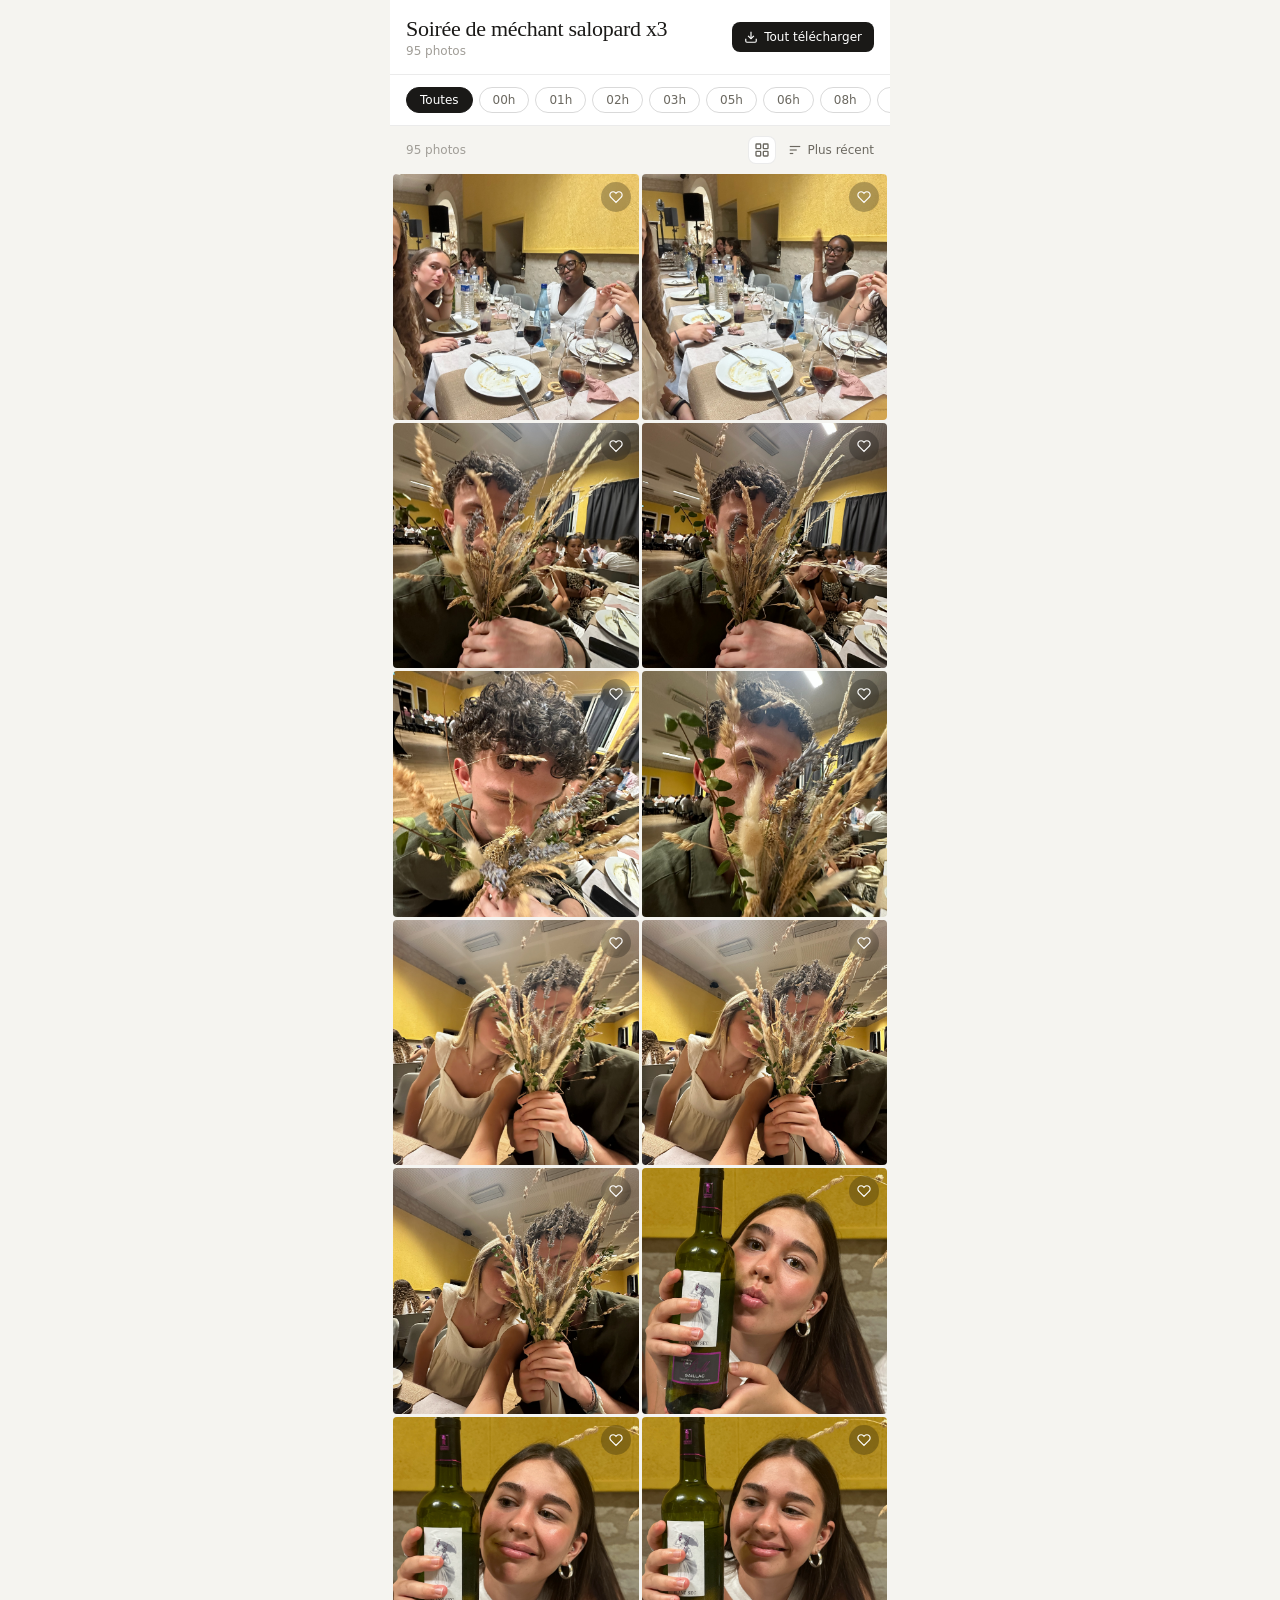
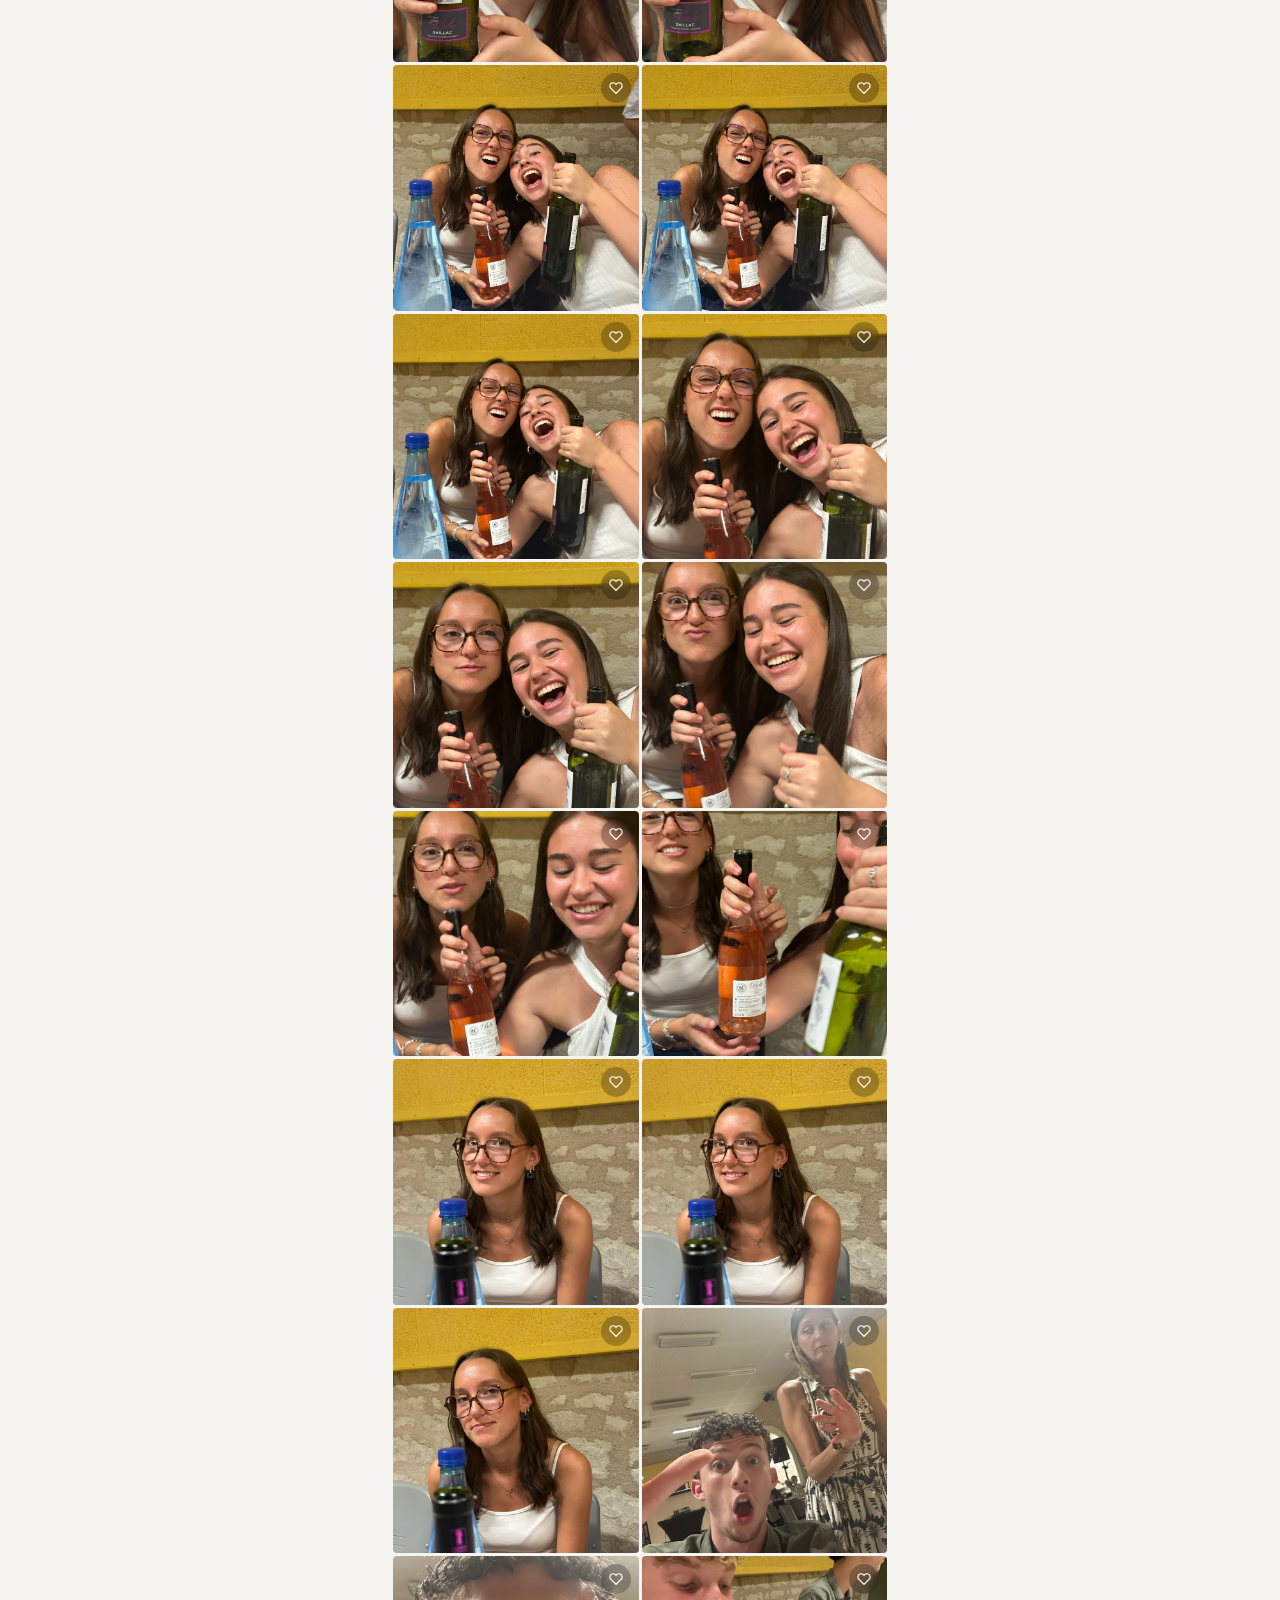
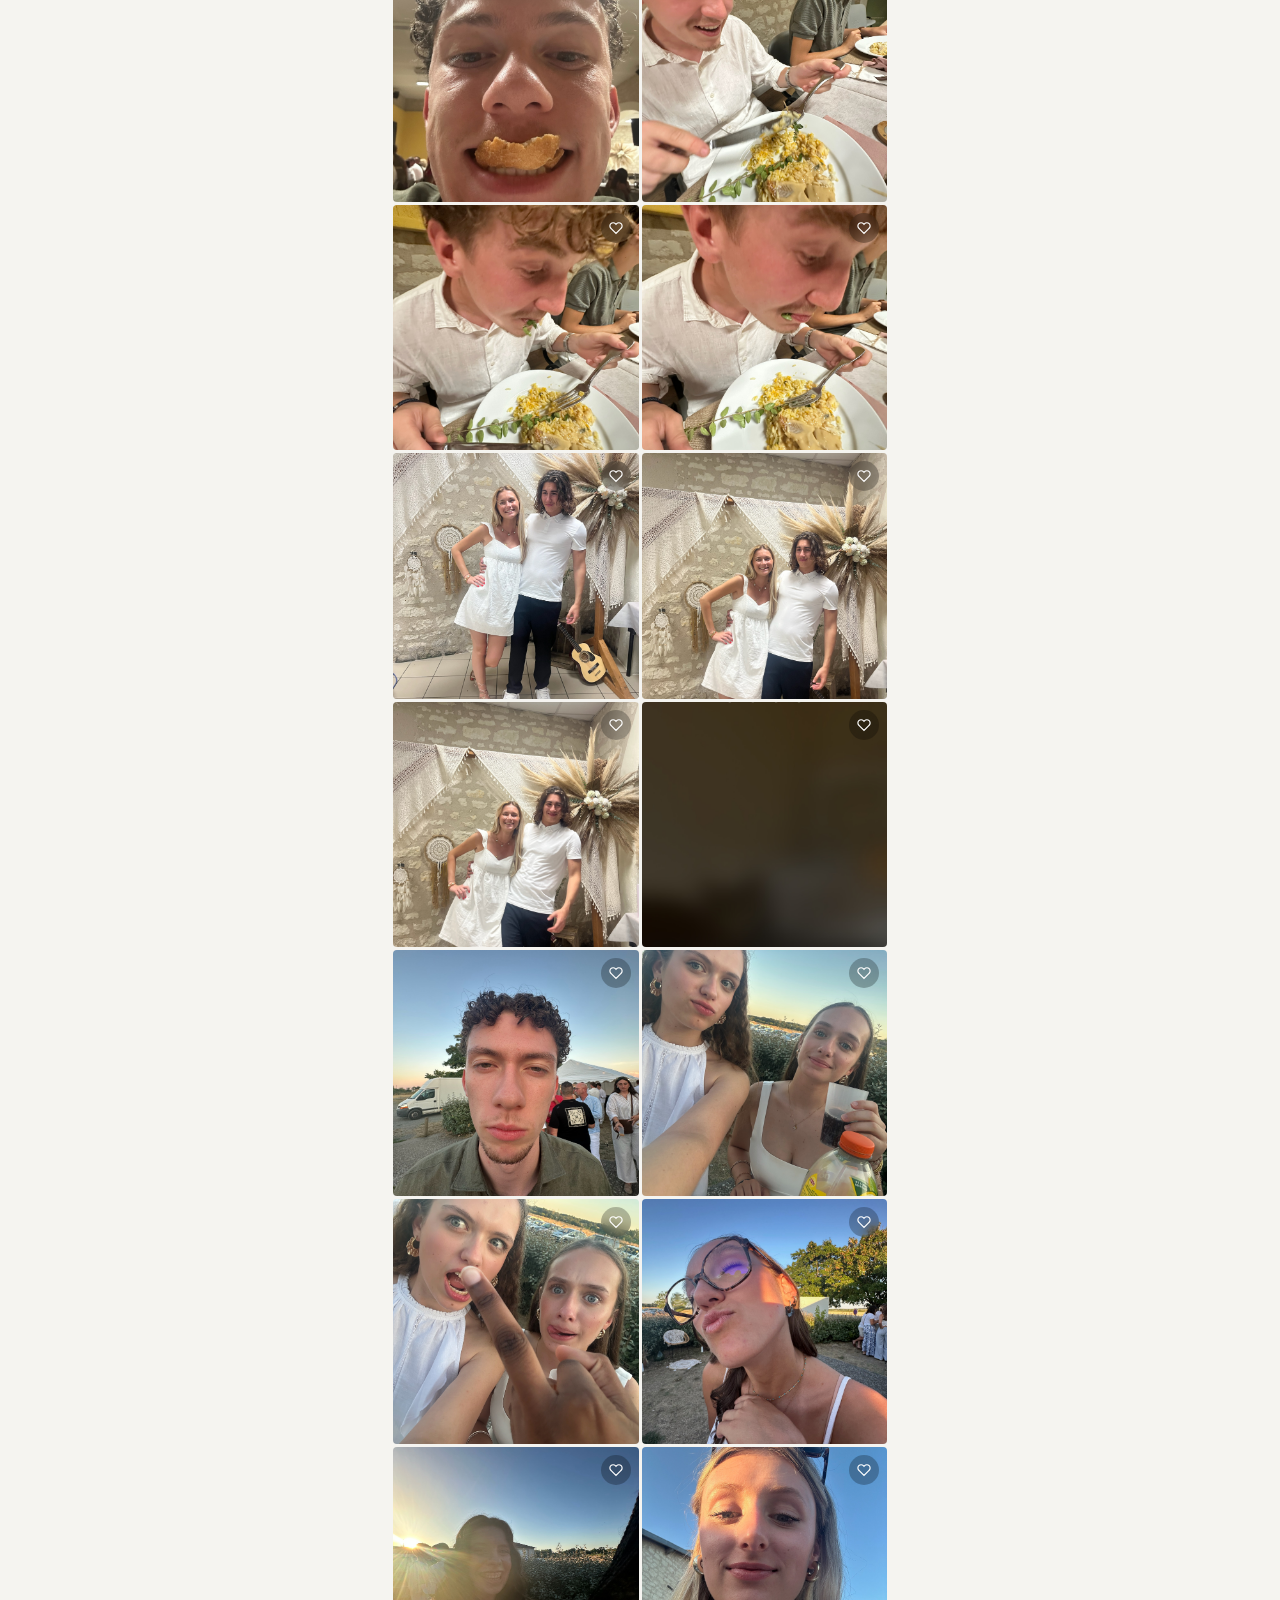
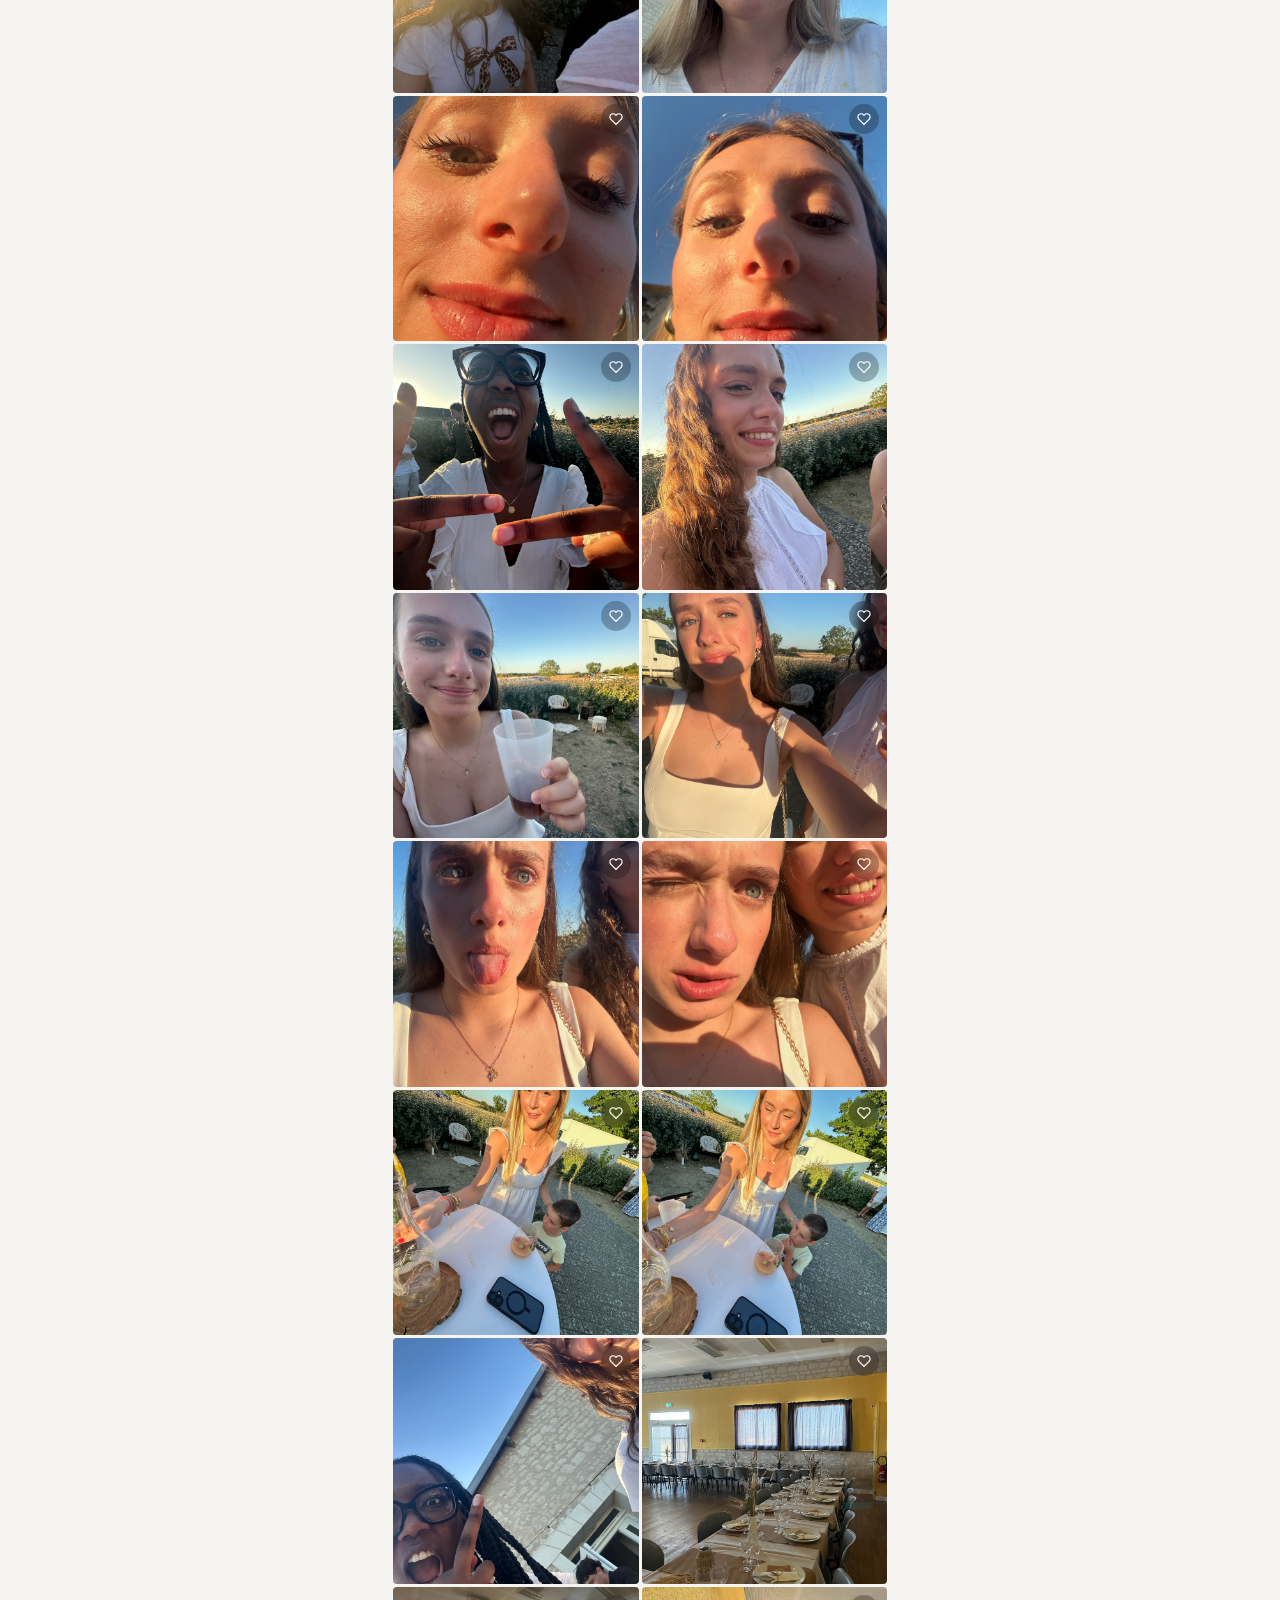
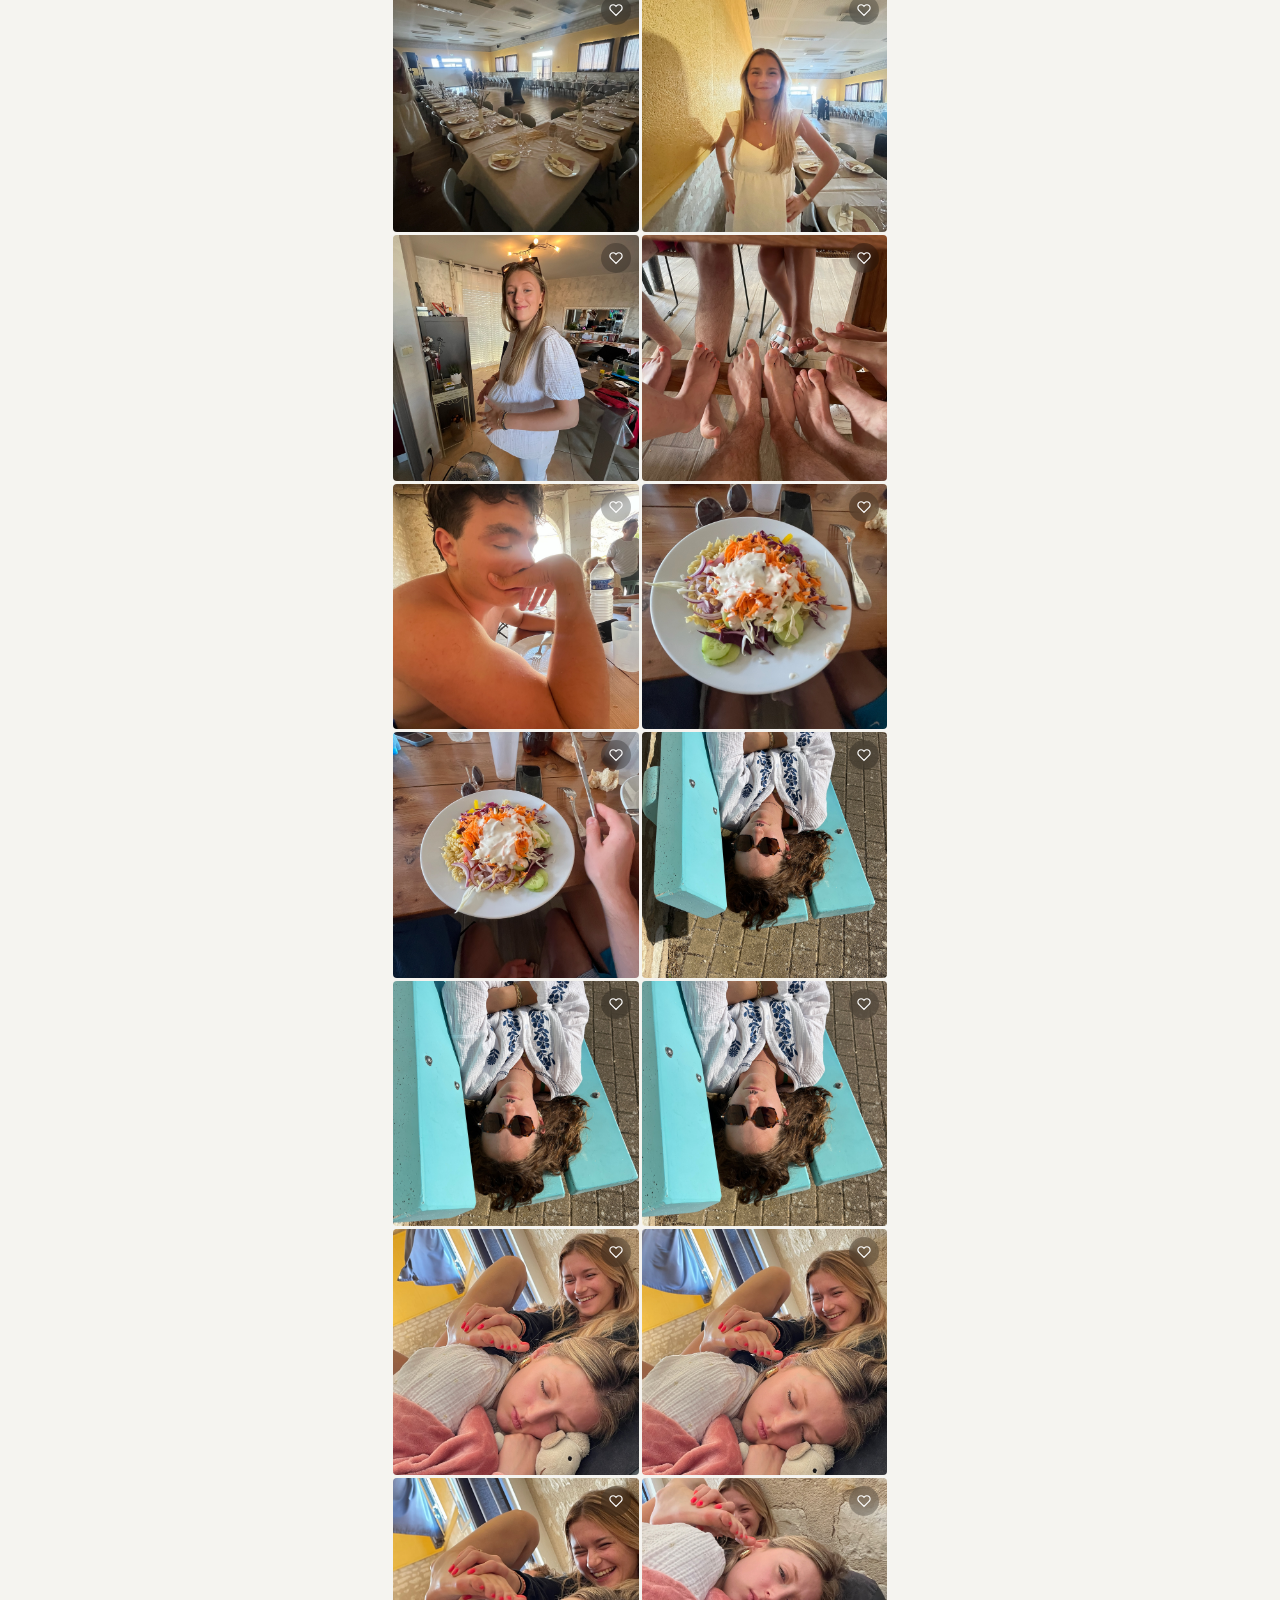
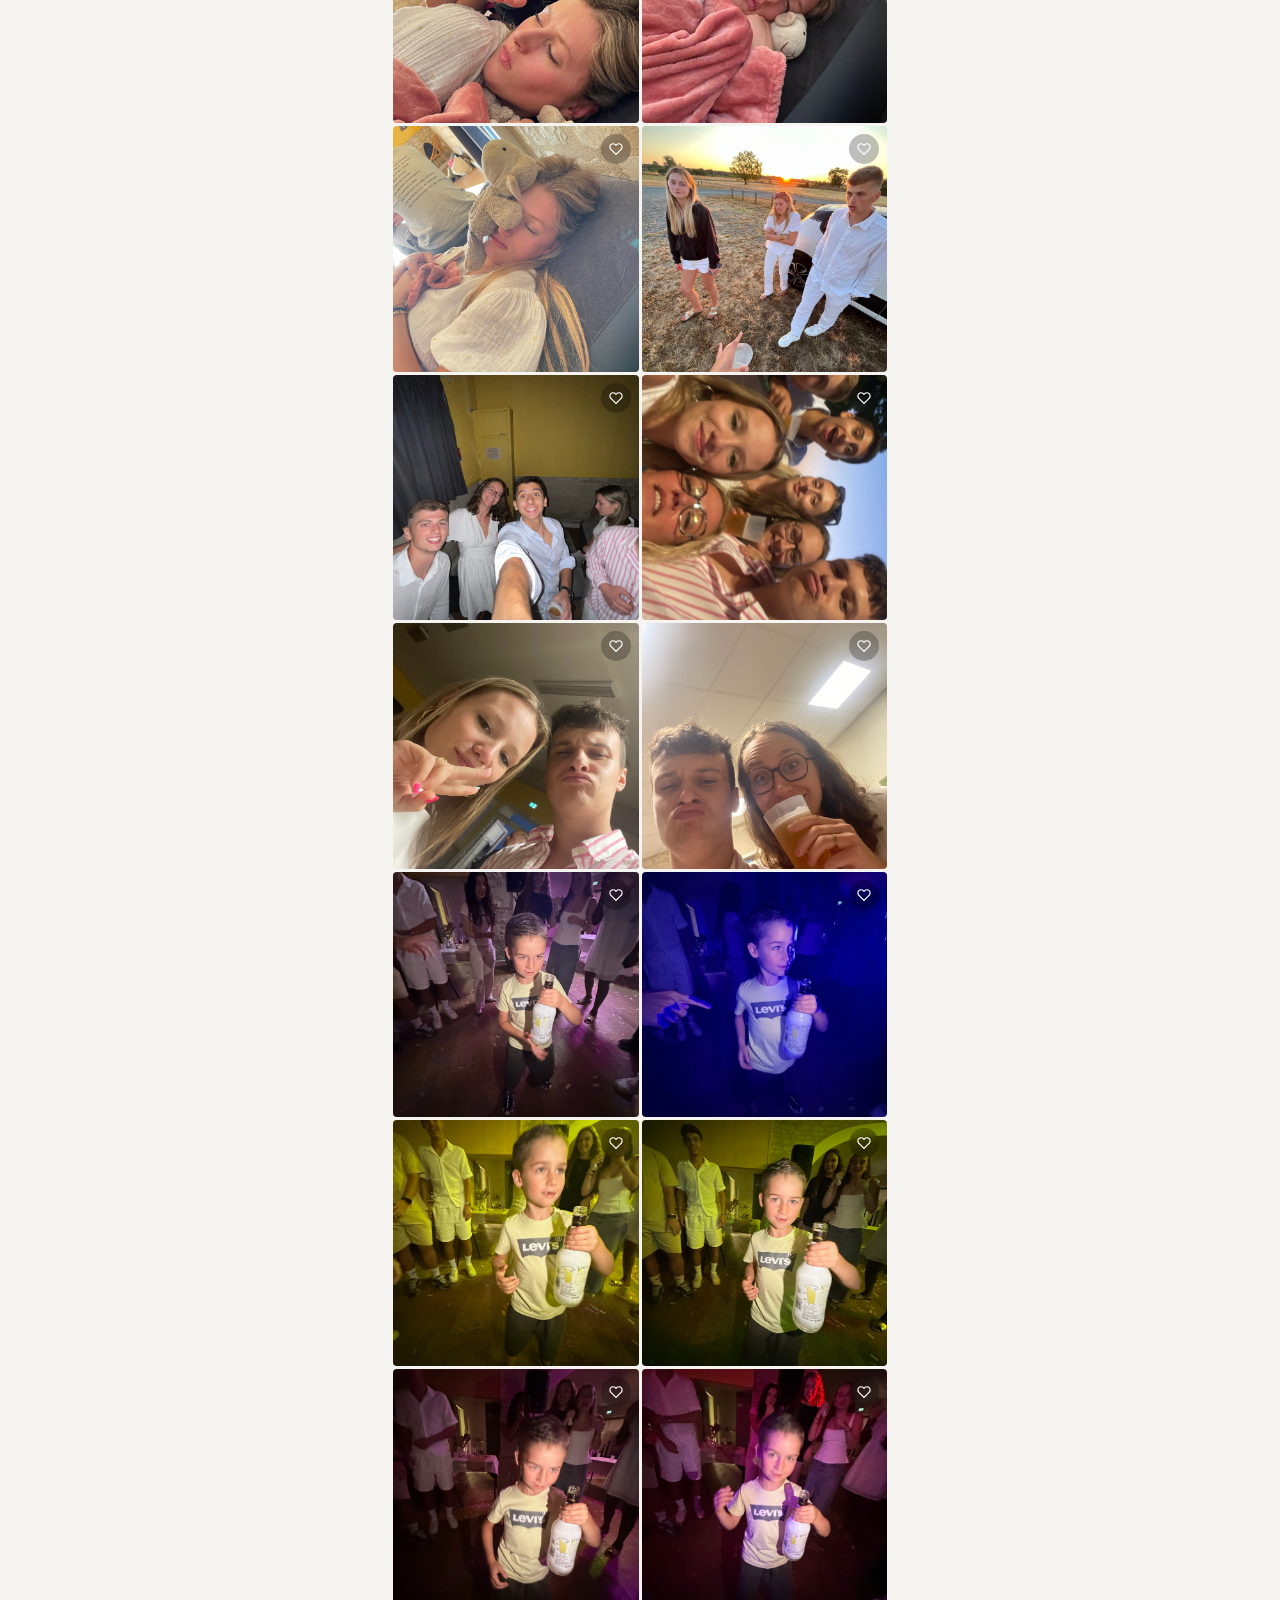
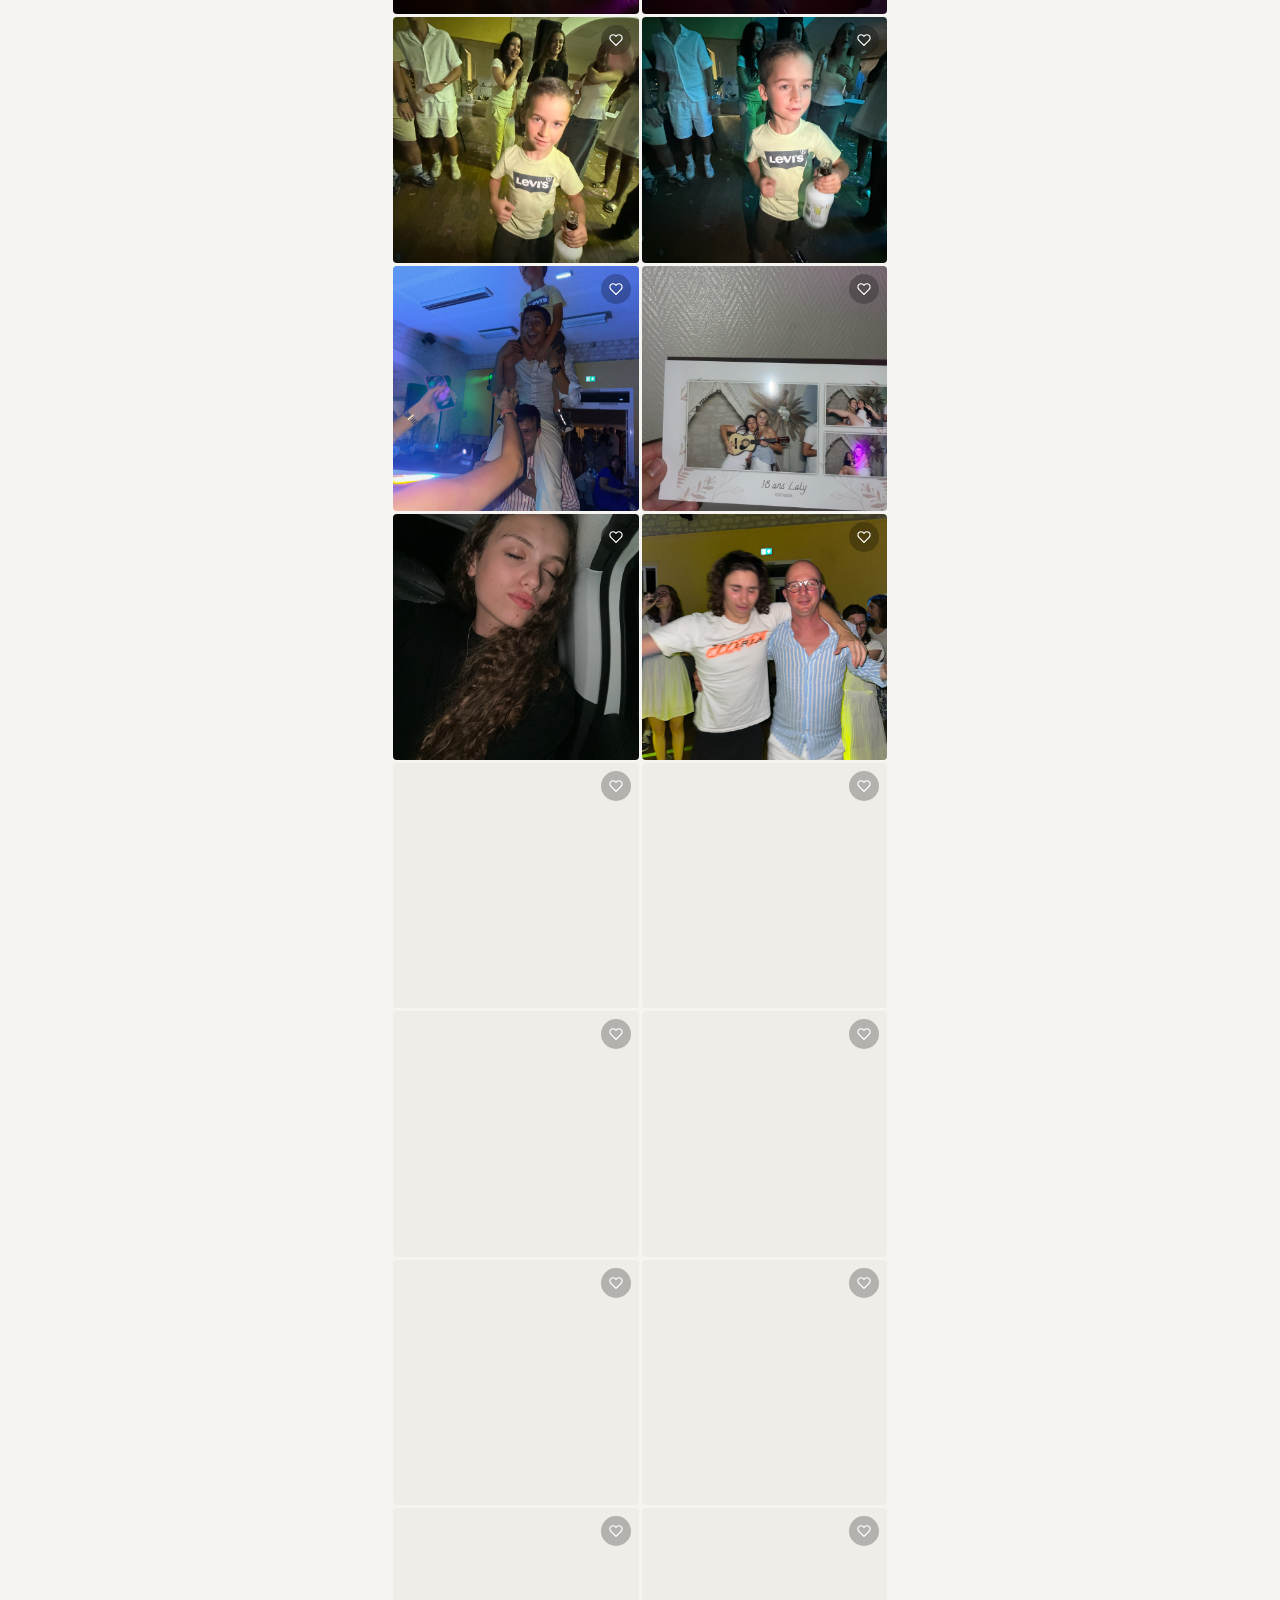
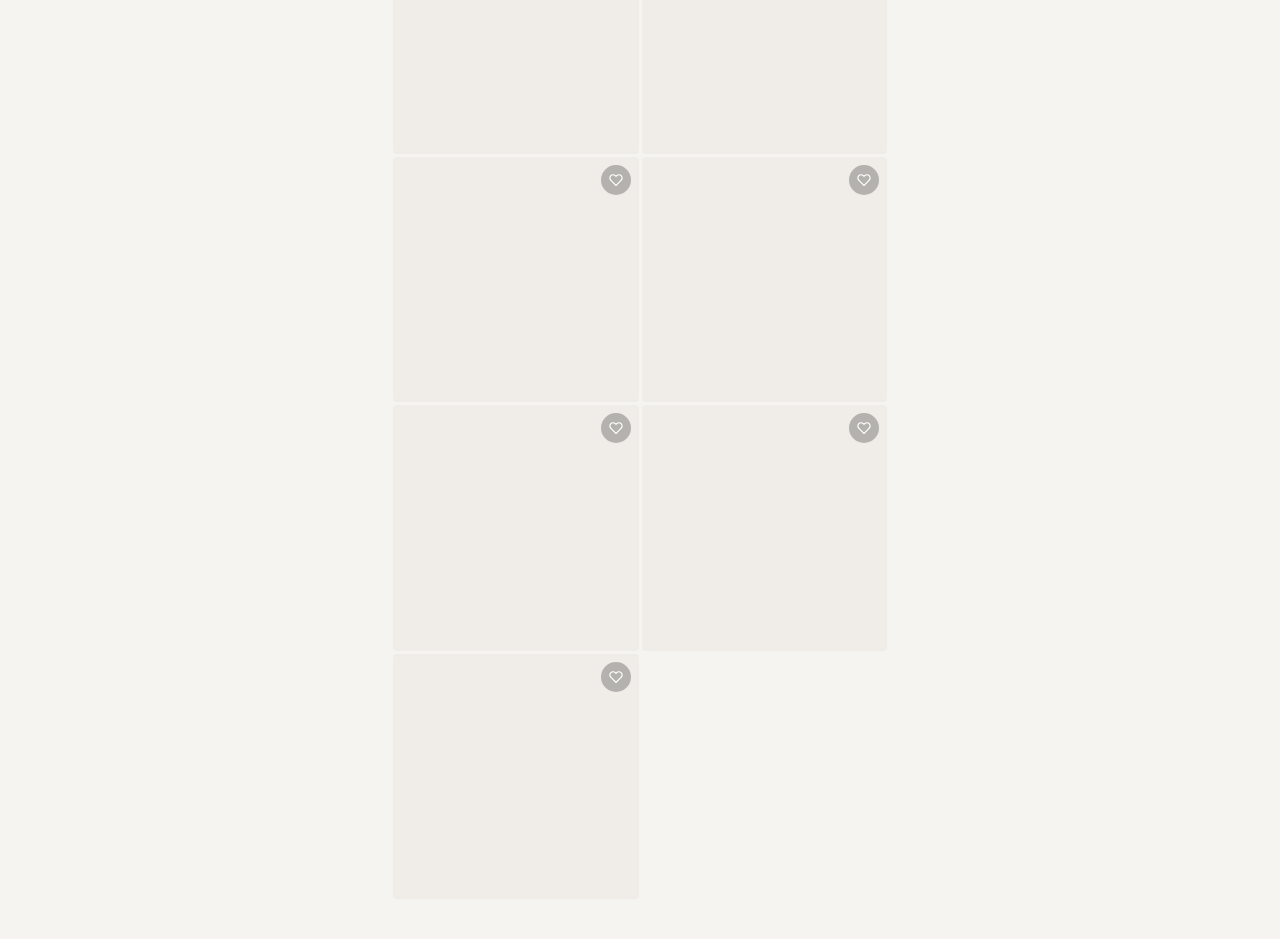
==== index.html @ 44dee616 "premier envoi" ====
<!DOCTYPE html>
<html lang="fr">
<head>
  <meta charset="UTF-8" />
  <meta name="viewport" content="width=device-width, initial-scale=1.0" />
  <title>Soirée Photos</title>
  <link rel="stylesheet" href="style.css" />
</head>
<body>

  <!-- HEADER -->
  <div class="app">
    <header class="header">
      <div class="header-top">
        <div class="header-main">
          <h1 class="title">Soirée de méchant salopard x3</h1>
          <p class="subtitle" id="subtitle">Chargement...</p>
        </div>
        <div class="header-actions">
          <button class="download-btn" id="downloadFavBtn" onclick="downloadFavorites()" style="display:none">
            <svg viewBox="0 0 24 24" fill="none" stroke="currentColor" stroke-width="2">
              <path d="M20.84 4.61a5.5 5.5 0 0 0-7.78 0L12 5.67l-1.06-1.06a5.5 5.5 0 0 0-7.78 7.78l1.06 1.06L12 21.23l7.78-7.78 1.06-1.06a5.5 5.5 0 0 0 0-7.78z"/>
            </svg>
            <span>Télécharger favoris</span>
          </button>
          <button class="download-btn" onclick="downloadAll()">
            <svg viewBox="0 0 24 24" fill="none" stroke="currentColor" stroke-width="2">
              <path d="M21 15v4a2 2 0 01-2 2H5a2 2 0 01-2-2v-4"/>
              <polyline points="7 10 12 15 17 10"/>
              <line x1="12" y1="15" x2="12" y2="3"/>
            </svg>
            <span>Tout télécharger</span>
          </button>
        </div>
      </div>
    </header>

    <!-- FILTRES PAR HEURE -->
    <div class="filters" id="filters">
      <button class="filter-chip active" onclick="setFilter('all', this)">Toutes</button>
    </div>

    <!-- BARRE DE STATS -->
    <div class="stats-bar">
      <span class="stats-count" id="statsCount"></span>
      <div class="stats-actions">
        <button class="grid-toggle" onclick="toggleGrid()" title="Changer la taille des photos">
          <svg viewBox="0 0 24 24" fill="none" stroke="currentColor" stroke-width="2" id="gridIcon">
            <rect x="3" y="3" width="7" height="7" rx="1"/>
            <rect x="14" y="3" width="7" height="7" rx="1"/>
            <rect x="3" y="14" width="7" height="7" rx="1"/>
            <rect x="14" y="14" width="7" height="7" rx="1"/>
          </svg>
        </button>
        <button class="sort-toggle" onclick="toggleSort()">
          <svg viewBox="0 0 24 24" fill="none" stroke="currentColor" stroke-width="2" id="sortIcon">
            <line x1="3" y1="6" x2="21" y2="6"/>
            <line x1="3" y1="12" x2="15" y2="12"/>
            <line x1="3" y1="18" x2="9" y2="18"/>
          </svg>
          <span id="sortLabel">Plus récent</span>
        </button>
      </div>
    </div>

    <!-- GRILLE PHOTOS -->
    <main class="grid" id="photoGrid">
      <div class="loading">
        <div class="spinner"></div>
        <p>Chargement des photos…</p>
      </div>
    </main>
  </div>

  <!-- LIGHTBOX -->
  <div class="lightbox" id="lightbox" onclick="handleLightboxClick(event)">
    <button class="lightbox-close" onclick="closeLightbox()">✕</button>
    <div class="lightbox-inner">
      <img id="lbImg" src="" alt="" />
      <div class="lightbox-meta">
        <p class="lightbox-caption" id="lbCaption"></p>
        <p class="lightbox-time" id="lbTime"></p>
      </div>
      <div class="lightbox-actions">
        <button class="lb-btn fav-lb" id="lbFavBtn" onclick="toggleLightboxFav()">
          <svg viewBox="0 0 24 24" fill="none" stroke="currentColor" stroke-width="2" id="lbFavIcon">
            <path d="M20.84 4.61a5.5 5.5 0 0 0-7.78 0L12 5.67l-1.06-1.06a5.5 5.5 0 0 0-7.78 7.78l1.06 1.06L12 21.23l7.78-7.78 1.06-1.06a5.5 5.5 0 0 0 0-7.78z"/>
          </svg>
          Favori
        </button>
        <button class="lb-btn" onclick="downloadSingle()">
          <svg viewBox="0 0 24 24" fill="none" stroke="currentColor" stroke-width="2">
            <path d="M21 15v4a2 2 0 01-2 2H5a2 2 0 01-2-2v-4"/>
            <polyline points="7 10 12 15 17 10"/>
            <line x1="12" y1="15" x2="12" y2="3"/>
          </svg>
          Télécharger
        </button>
      </div>
    </div>
  </div>

  <script src="app.js"></script>
</body>
</html>
---- style.css ----
/* ─── RESET & BASE ─────────────────────────────────────── */
*, *::before, *::after { box-sizing: border-box; margin: 0; padding: 0; }

:root {
  --bg: #f5f4f0;
  --surface: #ffffff;
  --surface2: #f0ede8;
  --border: rgba(0,0,0,0.08);
  --border-strong: rgba(0,0,0,0.15);
  --text: #1a1917;
  --text-secondary: #6b6860;
  --text-muted: #a09d97;
  --accent: #1a1917;
  --danger: #c94040;
  --radius-sm: 8px;
  --radius-md: 12px;
  --radius-lg: 18px;
  --font: 'Georgia', serif;
  --font-ui: system-ui, -apple-system, sans-serif;
  --shadow: 0 1px 3px rgba(0,0,0,0.08), 0 4px 12px rgba(0,0,0,0.05);
}

@media (prefers-color-scheme: dark) {
  :root {
    --bg: #111110;
    --surface: #1c1c1a;
    --surface2: #252522;
    --border: rgba(255,255,255,0.08);
    --border-strong: rgba(255,255,255,0.15);
    --text: #f0ede8;
    --text-secondary: #9a9890;
    --text-muted: #5a5855;
    --accent: #f0ede8;
    --shadow: 0 1px 3px rgba(0,0,0,0.3), 0 4px 12px rgba(0,0,0,0.2);
  }
}

html { font-size: 16px; -webkit-text-size-adjust: 100%; }

body {
  font-family: var(--font-ui);
  background: var(--bg);
  color: var(--text);
  min-height: 100vh;
}

/* ─── LAYOUT ────────────────────────────────────────────── */
.app {
  max-width: 500px;
  margin: 0 auto;
  padding-bottom: 40px;
}

/* ─── HEADER ────────────────────────────────────────────── */
.header {
  background: var(--surface);
  border-bottom: 1px solid var(--border);
  padding: 16px;
  position: sticky;
  top: 0;
  z-index: 50;
}

.header-top {
  display: flex;
  align-items: center;
  justify-content: space-between;
  gap: 16px;
  margin-bottom: 0;
}

.header-main {
  flex: 1;
  min-width: 0;
}

.header-actions {
  display: flex;
  flex-direction: column;
  gap: 8px;
  flex-shrink: 0;
}

.title {
  font-family: var(--font);
  font-size: 22px;
  font-weight: normal;
  letter-spacing: -0.3px;
  color: var(--text);
}

.subtitle {
  font-size: 12px;
  color: var(--text-muted);
  margin-top: 2px;
  font-family: var(--font-ui);
}

/* ─── BOUTON TÉLÉCHARGER TOUT ───────────────────────────── */
.download-btn {
  display: inline-flex;
  align-items: center;
  gap: 6px;
  background: var(--accent);
  color: var(--surface);
  border: none;
  border-radius: var(--radius-sm);
  padding: 8px 12px;
  font-size: 12px;
  font-weight: 500;
  font-family: var(--font-ui);
  cursor: pointer;
  white-space: nowrap;
  flex-shrink: 0;
  transition: opacity 0.15s;
}
.download-btn:hover { opacity: 0.75; }
.download-btn svg { width: 14px; height: 14px; flex-shrink: 0; }

/* ─── BARRE DE RECHERCHE ────────────────────────────────── */
.search-bar {
  display: flex;
  align-items: center;
  gap: 8px;
  background: var(--surface2);
  border: 1px solid var(--border);
  border-radius: var(--radius-md);
  padding: 9px 12px;
  transition: border-color 0.15s;
}
.search-bar:focus-within { border-color: var(--border-strong); }
.search-bar svg { width: 15px; height: 15px; color: var(--text-muted); flex-shrink: 0; }
.search-bar input {
  border: none;
  background: transparent;
  font-size: 14px;
  color: var(--text);
  width: 100%;
  outline: none;
  font-family: var(--font-ui);
}
.search-bar input::placeholder { color: var(--text-muted); }
.clear-btn {
  border: none;
  background: none;
  color: var(--text-muted);
  cursor: pointer;
  font-size: 13px;
  padding: 0;
  flex-shrink: 0;
}

/* ─── FILTRES ────────────────────────────────────────────── */
.filters {
  display: flex;
  gap: 6px;
  padding: 12px 16px;
  overflow-x: auto;
  scrollbar-width: none;
  background: var(--surface);
  border-bottom: 1px solid var(--border);
}
.filters::-webkit-scrollbar { display: none; }

.filter-chip {
  flex-shrink: 0;
  padding: 5px 13px;
  border-radius: 20px;
  font-size: 12px;
  font-weight: 500;
  font-family: var(--font-ui);
  cursor: pointer;
  border: 1px solid var(--border-strong);
  background: transparent;
  color: var(--text-secondary);
  transition: all 0.15s;
  white-space: nowrap;
}
.filter-chip:hover { border-color: var(--text-muted); color: var(--text); }
.filter-chip.active {
  background: var(--accent);
  color: var(--surface);
  border-color: var(--accent);
}

.fav-chip-count {
  display: inline-flex;
  align-items: center;
  justify-content: center;
  width: 16px;
  height: 16px;
  border-radius: 50%;
  background: var(--danger);
  color: #fff;
  font-size: 9px;
  font-weight: 600;
  margin-left: 4px;
  vertical-align: middle;
}

/* ─── STATS BAR ─────────────────────────────────────────── */
.stats-bar {
  display: flex;
  align-items: center;
  justify-content: space-between;
  padding: 10px 16px;
}
.stats-count { font-size: 12px; color: var(--text-muted); }
.sort-toggle {
  display: flex;
  align-items: center;
  gap: 5px;
  font-size: 12px;
  color: var(--text-secondary);
  cursor: pointer;
  background: none;
  border: none;
  font-family: var(--font-ui);
  padding: 0;
}
.sort-toggle:hover { color: var(--text); }
.sort-toggle svg { width: 14px; height: 14px; }

.stats-actions {
  display: flex;
  align-items: center;
  gap: 12px;
}

.grid-toggle {
  display: flex;
  align-items: center;
  justify-content: center;
  width: 28px;
  height: 28px;
  border-radius: var(--radius-sm);
  border: 1px solid var(--border);
  background: var(--surface);
  color: var(--text-secondary);
  cursor: pointer;
  padding: 0;
  transition: all 0.15s;
}
.grid-toggle:hover {
  border-color: var(--border-strong);
  color: var(--text);
}
.grid-toggle svg {
  width: 16px;
  height: 16px;
}

/* ─── GRILLE PHOTOS ──────────────────────────────────────── */
.grid {
  display: grid;
  gap: 3px;
  padding: 0 3px;
}

.grid.grid-2 {
  grid-template-columns: repeat(2, 1fr);
}

.grid.grid-3 {
  grid-template-columns: repeat(3, 1fr);
}

.grid.grid-4 {
  grid-template-columns: repeat(4, 1fr);
}

/* ─── CARTE PHOTO ────────────────────────────────────────── */
.photo-card {
  position: relative;
  aspect-ratio: 1;
  cursor: pointer;
  overflow: hidden;
  border-radius: 4px;
  background: var(--surface2);
}

.photo-card img {
  width: 100%;
  height: 100%;
  object-fit: cover;
  display: block;
  transition: transform 0.3s ease;
}
.photo-card:hover img { transform: scale(1.04); }

.photo-overlay {
  position: absolute;
  inset: 0;
  background: linear-gradient(to top, rgba(0,0,0,0.6) 0%, rgba(0,0,0,0.1) 45%, transparent 70%);
  opacity: 0;
  transition: opacity 0.2s;
  display: flex;
  flex-direction: column;
  justify-content: flex-end;
  padding: 10px;
}
.photo-card:hover .photo-overlay { opacity: 1; }

.photo-caption {
  color: #fff;
  font-size: 11px;
  line-height: 1.35;
  font-family: var(--font-ui);
  display: -webkit-box;
  -webkit-line-clamp: 2;
  -webkit-box-orient: vertical;
  overflow: hidden;
}
.photo-time {
  color: rgba(255,255,255,0.6);
  font-size: 10px;
  margin-top: 2px;
  font-family: var(--font-ui);
}

/* ─── BOUTON FAVORI SUR LA CARTE ─────────────────────────── */
.fav-btn {
  position: absolute;
  top: 8px;
  right: 8px;
  width: 30px;
  height: 30px;
  border-radius: 50%;
  border: none;
  cursor: pointer;
  display: flex;
  align-items: center;
  justify-content: center;
  background: rgba(0,0,0,0.25);
  backdrop-filter: blur(6px);
  -webkit-backdrop-filter: blur(6px);
  transition: transform 0.15s, background 0.15s;
  z-index: 2;
}
.fav-btn:hover { transform: scale(1.15); }
.fav-btn.active { background: var(--danger); }
.fav-btn svg {
  width: 14px;
  height: 14px;
  fill: none;
  stroke: #fff;
  stroke-width: 2;
  transition: fill 0.15s;
}
.fav-btn.active svg { fill: #fff; }

/* ─── LOADING & EMPTY ────────────────────────────────────── */
.loading {
  grid-column: 1 / -1;
  display: flex;
  flex-direction: column;
  align-items: center;
  gap: 12px;
  padding: 60px 20px;
  color: var(--text-muted);
  font-size: 14px;
}
.spinner {
  width: 28px;
  height: 28px;
  border: 2px solid var(--border);
  border-top-color: var(--text-secondary);
  border-radius: 50%;
  animation: spin 0.8s linear infinite;
}
@keyframes spin { to { transform: rotate(360deg); } }

.empty {
  grid-column: 1 / -1;
  display: flex;
  flex-direction: column;
  align-items: center;
  gap: 10px;
  padding: 60px 20px;
  color: var(--text-muted);
  font-size: 14px;
  text-align: center;
}
.empty svg { width: 36px; height: 36px; stroke: var(--text-muted); fill: none; stroke-width: 1.5; }

/* ─── LIGHTBOX ───────────────────────────────────────────── */
.lightbox {
  position: fixed;
  inset: 0;
  background: rgba(0,0,0,0.93);
  z-index: 200;
  display: none;
  align-items: center;
  justify-content: center;
  padding: 20px;
}
.lightbox.open { display: flex; }

.lightbox-inner {
  display: flex;
  flex-direction: column;
  align-items: center;
  width: 100%;
  max-width: 480px;
  gap: 14px;
}

.lightbox img {
  max-width: 100%;
  max-height: 60vh;
  object-fit: contain;
  border-radius: 8px;
  box-shadow: 0 8px 32px rgba(0,0,0,0.5);
}

.lightbox-meta { text-align: center; }
.lightbox-caption {
  color: rgba(255,255,255,0.9);
  font-size: 14px;
  font-family: var(--font-ui);
  line-height: 1.4;
}
.lightbox-time {
  color: rgba(255,255,255,0.4);
  font-size: 12px;
  margin-top: 4px;
  font-family: var(--font-ui);
}

.lightbox-close {
  position: absolute;
  top: 16px;
  right: 16px;
  width: 36px;
  height: 36px;
  border-radius: 50%;
  background: rgba(255,255,255,0.1);
  border: none;
  color: rgba(255,255,255,0.8);
  cursor: pointer;
  font-size: 16px;
  display: flex;
  align-items: center;
  justify-content: center;
  transition: background 0.15s;
}
.lightbox-close:hover { background: rgba(255,255,255,0.2); }

.lightbox-actions {
  display: flex;
  gap: 10px;
  flex-wrap: wrap;
  justify-content: center;
}

.lb-btn {
  display: flex;
  align-items: center;
  gap: 7px;
  padding: 9px 18px;
  border-radius: var(--radius-sm);
  font-size: 13px;
  font-family: var(--font-ui);
  cursor: pointer;
  border: 1px solid rgba(255,255,255,0.25);
  background: transparent;
  color: rgba(255,255,255,0.85);
  transition: all 0.15s;
}
.lb-btn:hover { background: rgba(255,255,255,0.1); border-color: rgba(255,255,255,0.4); }
.lb-btn svg { width: 15px; height: 15px; }

.fav-lb.active {
  background: var(--danger);
  border-color: var(--danger);
  color: #fff;
}
.fav-lb.active svg { fill: #fff; stroke: #fff; }

/* ─── TOAST ──────────────────────────────────────────────── */
.toast {
  position: fixed;
  bottom: 24px;
  left: 50%;
  transform: translateX(-50%) translateY(20px);
  background: var(--text);
  color: var(--surface);
  padding: 10px 20px;
  border-radius: var(--radius-md);
  font-size: 13px;
  font-family: var(--font-ui);
  opacity: 0;
  transition: all 0.25s;
  z-index: 300;
  white-space: nowrap;
  pointer-events: none;
}
.toast.show { opacity: 1; transform: translateX(-50%) translateY(0); }

/* ─── RESPONSIVE ─────────────────────────────────────────── */
@media (max-width: 600px) {
  .header-top {
    flex-direction: column;
    align-items: stretch;
    gap: 12px;
  }
  .header-actions {
    flex-direction: row;
    justify-content: flex-start;
    gap: 10px;
  }
  .download-btn { flex: 1; justify-content: center; }
}

@media (max-width: 340px) {
  .download-btn { padding: 8px 6px; font-size: 10px; }
  .download-btn svg { width: 12px; height: 12px; }
}
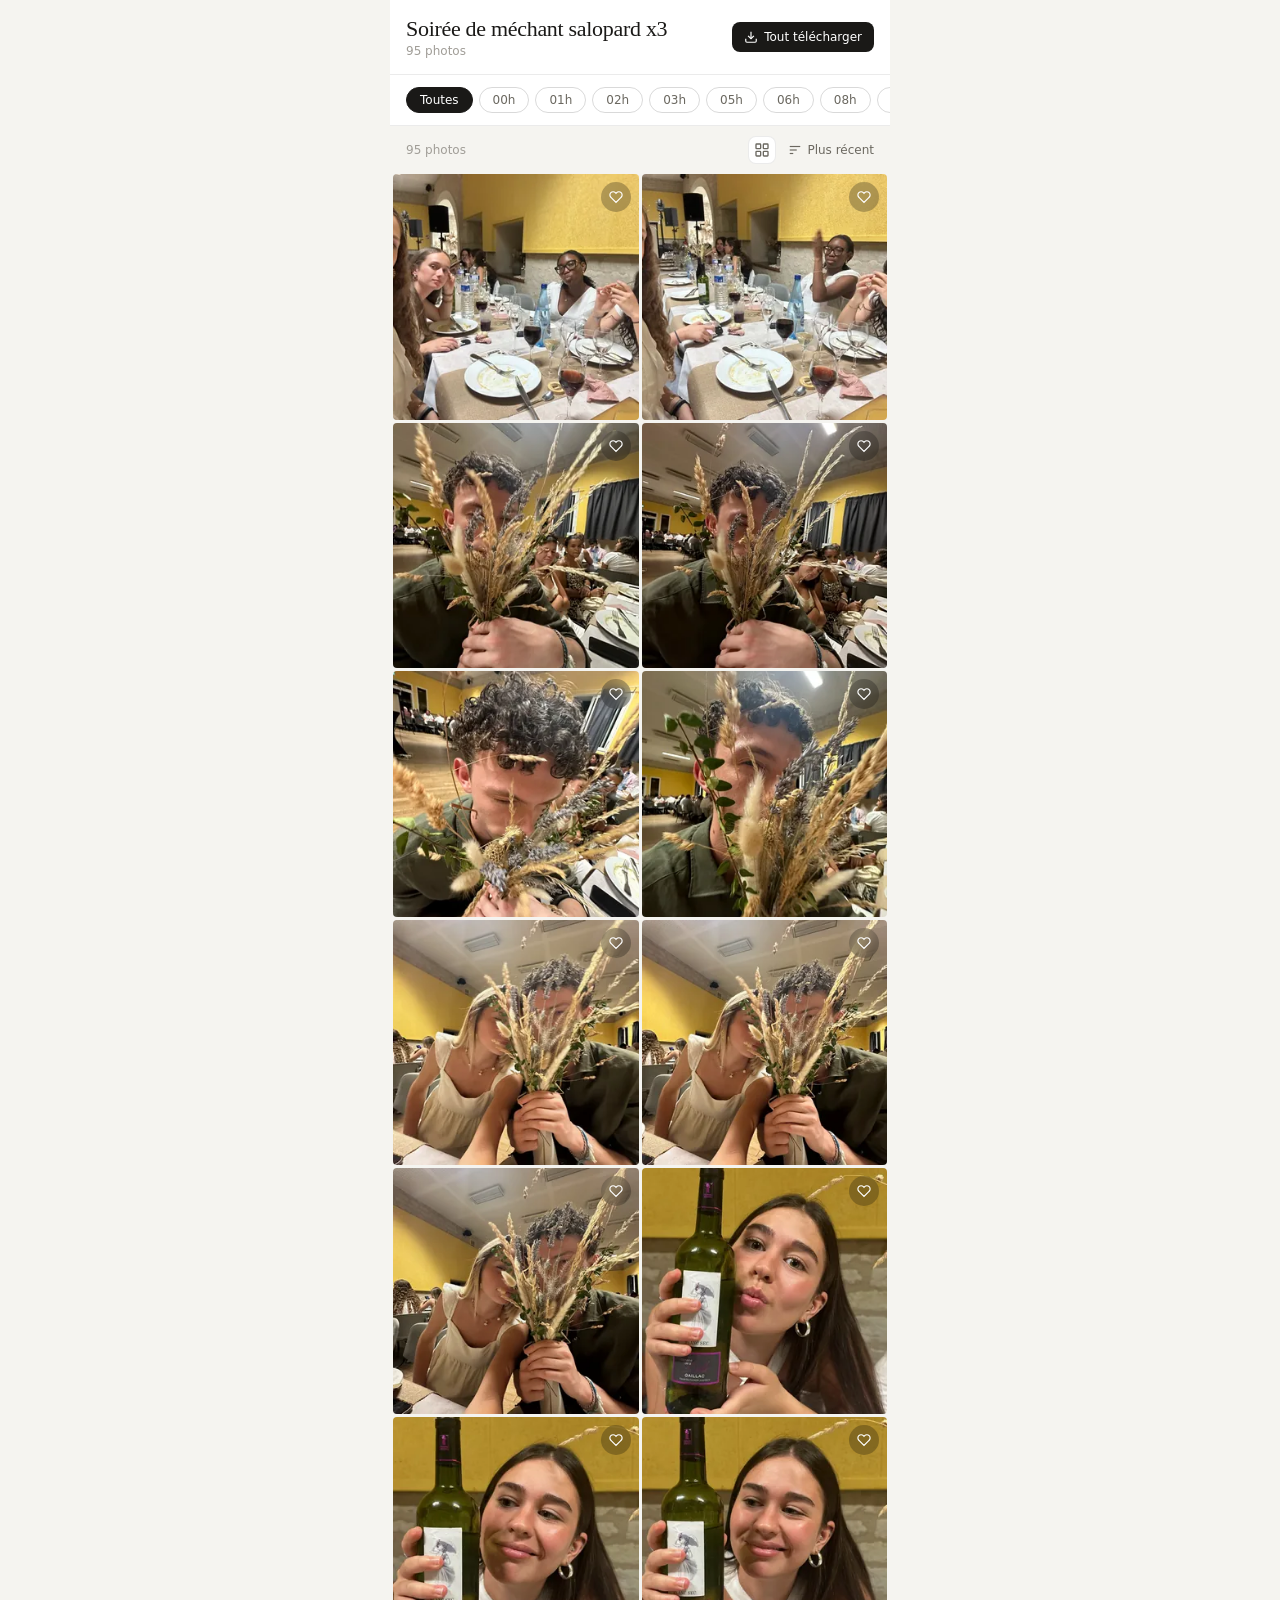
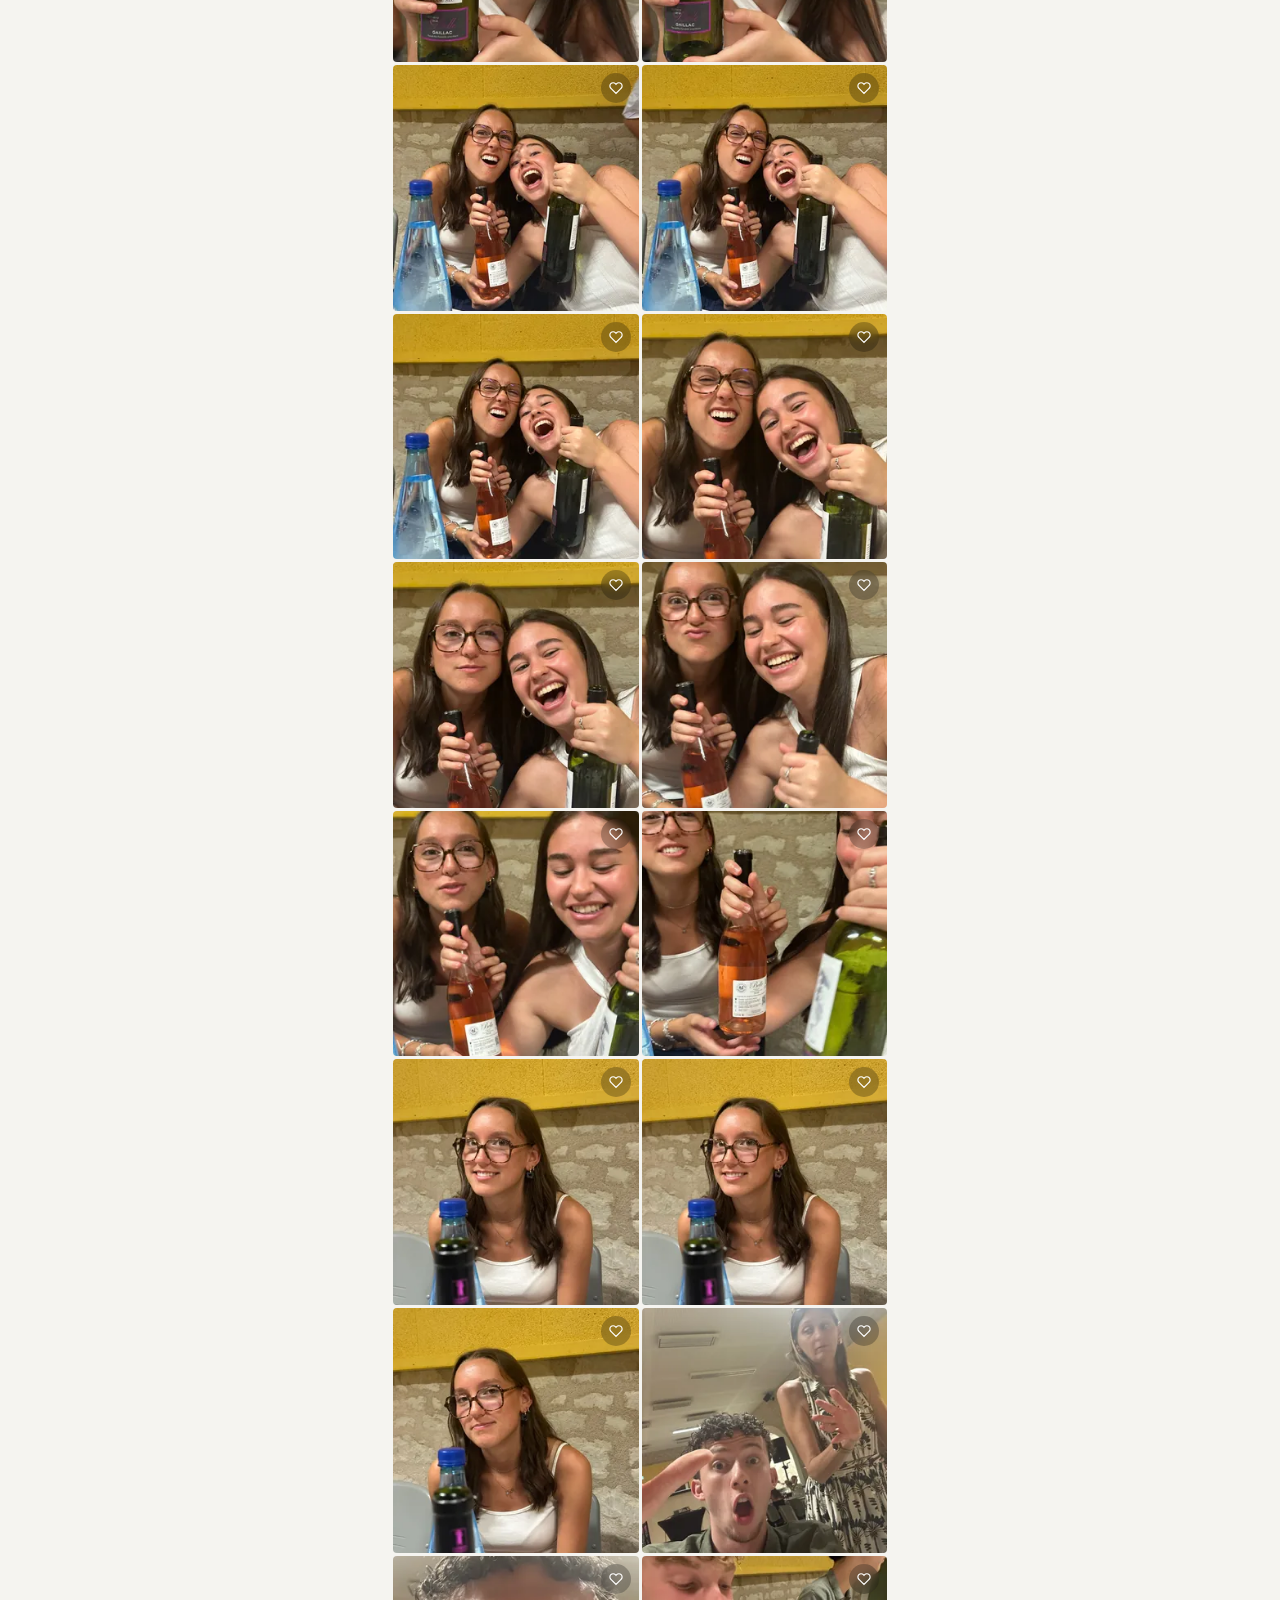
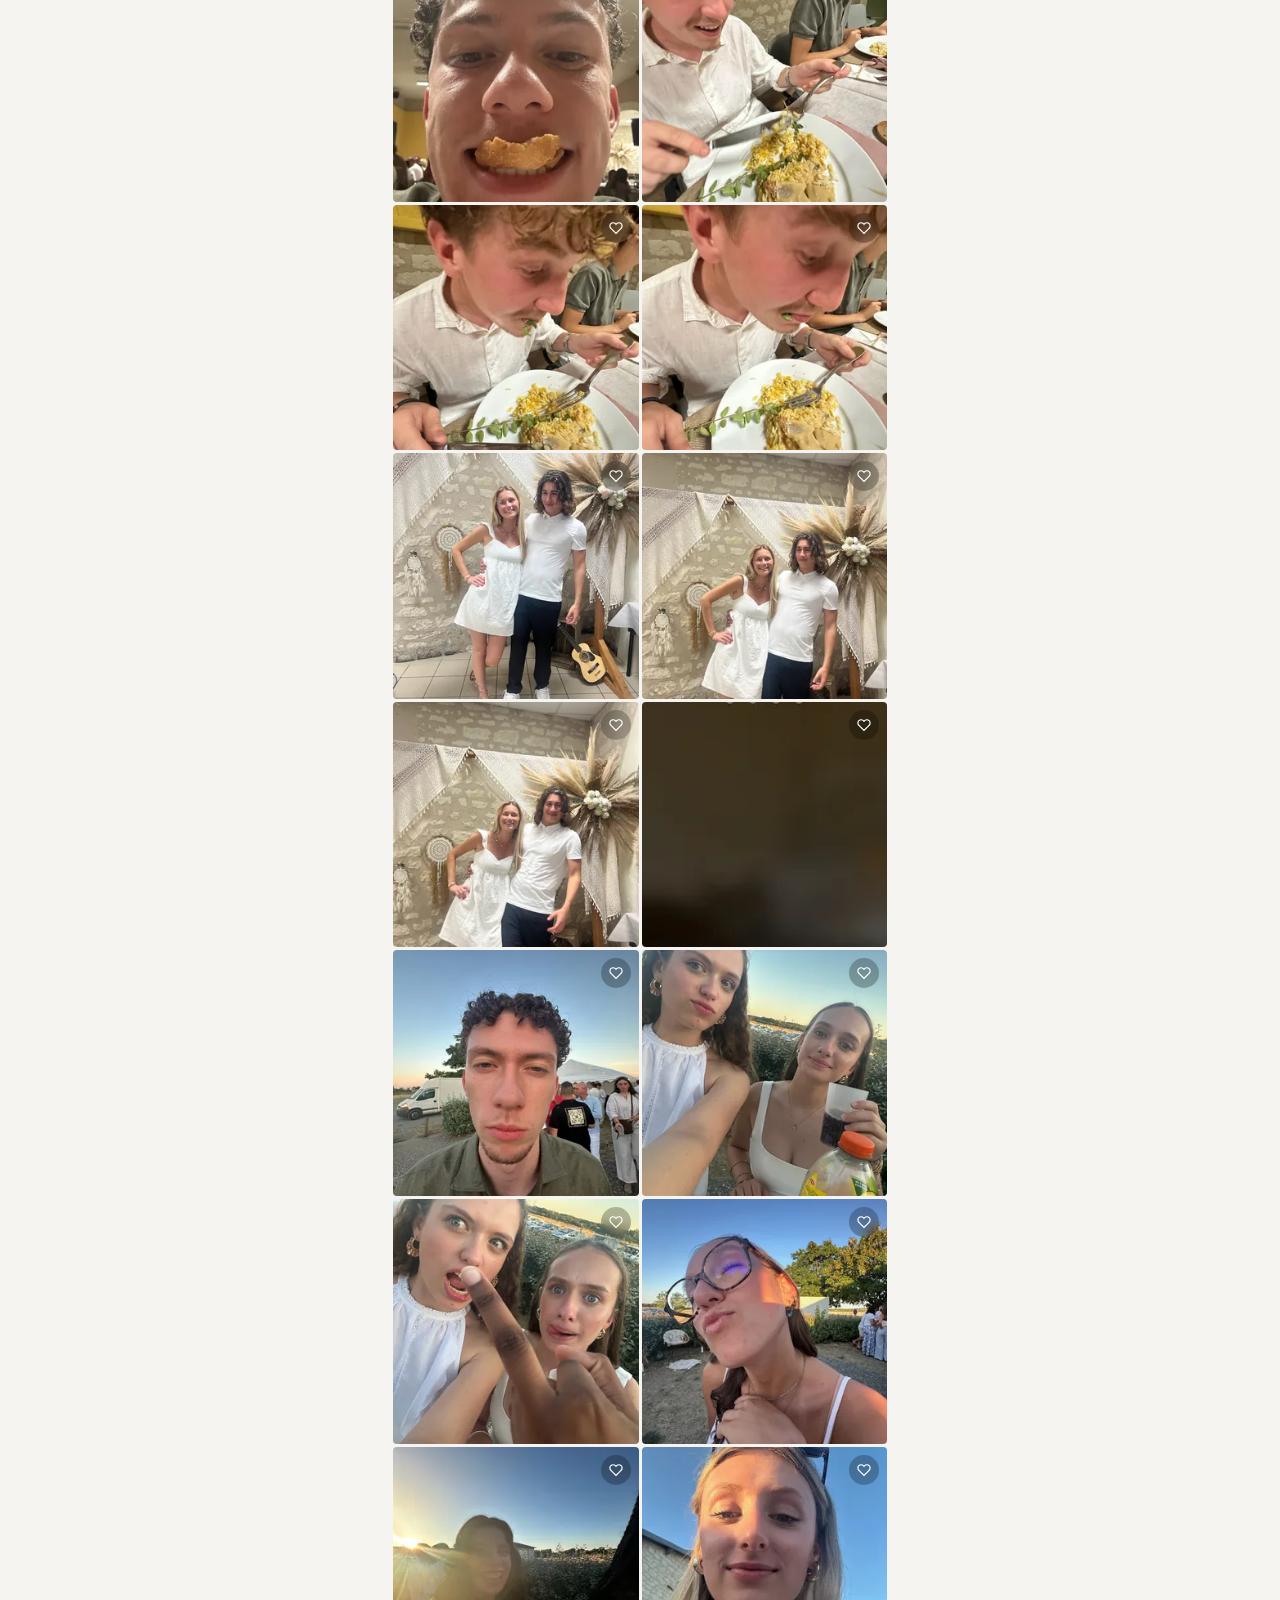
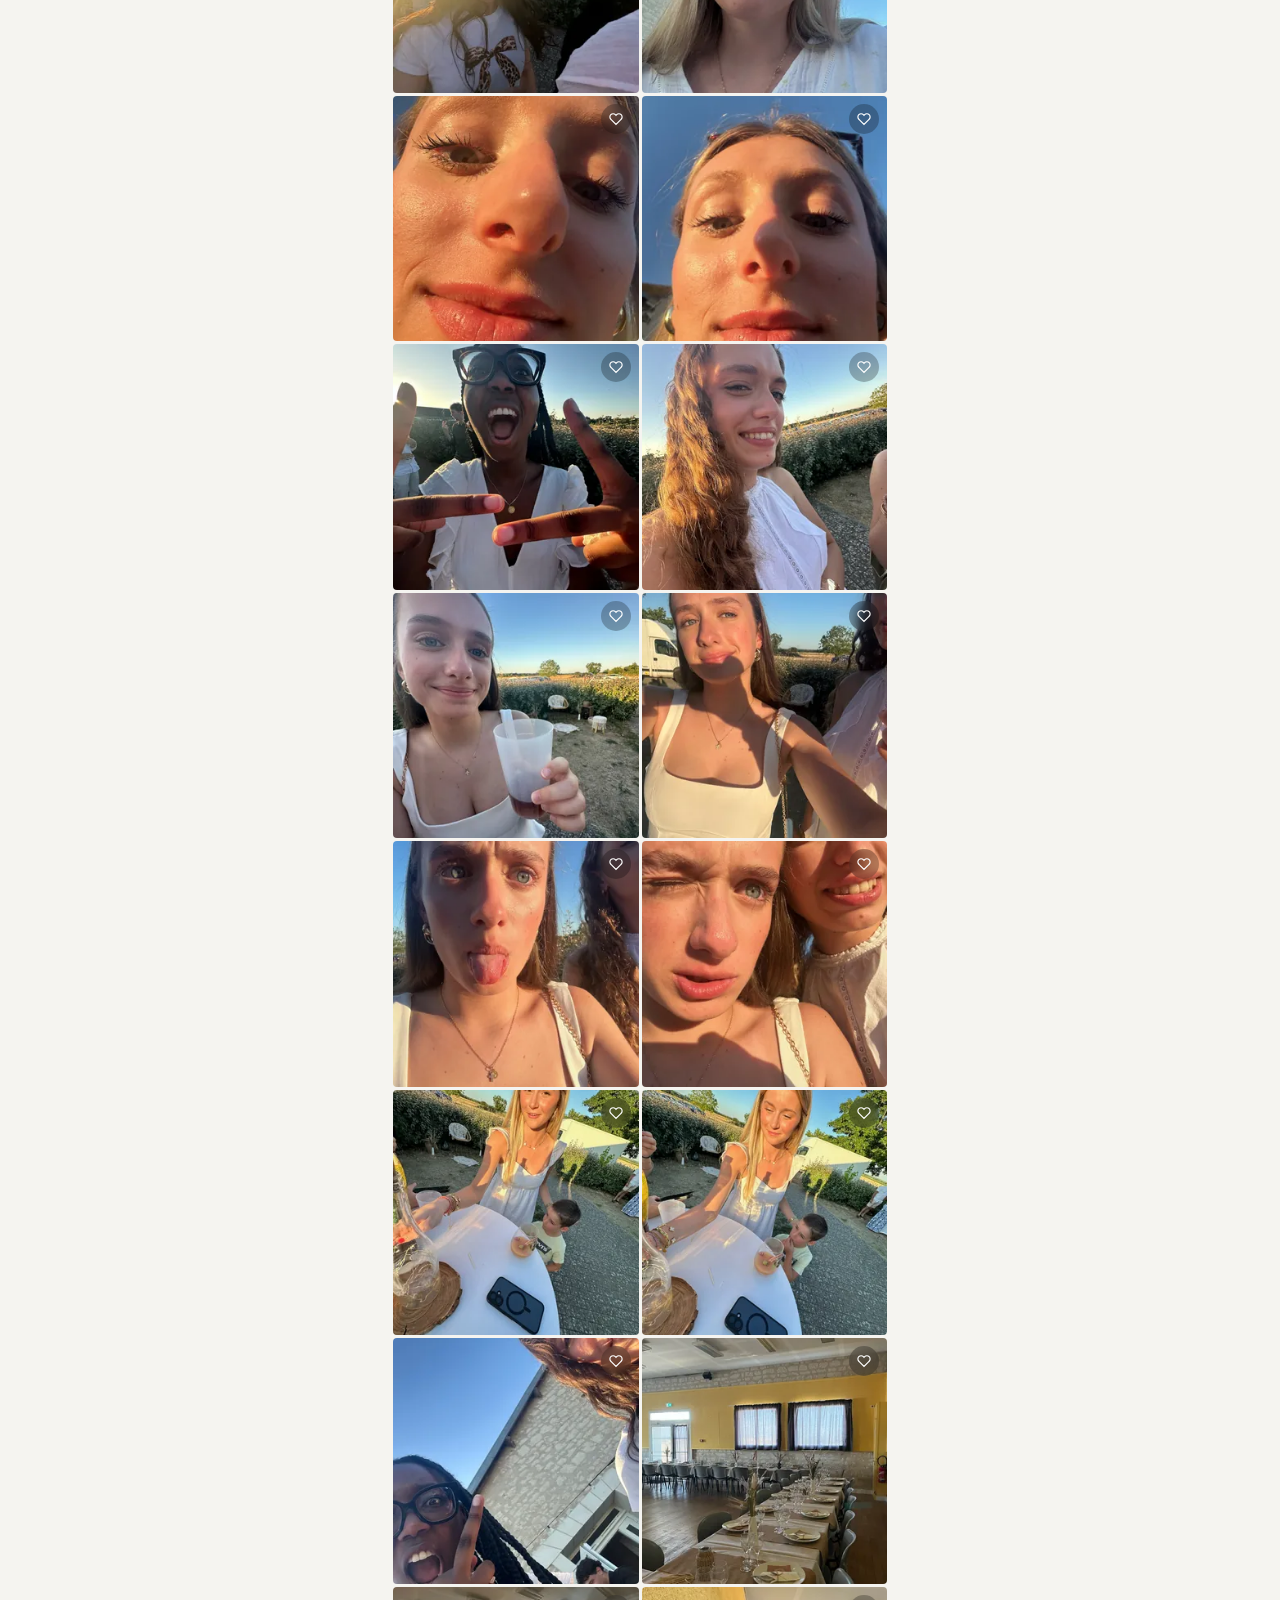
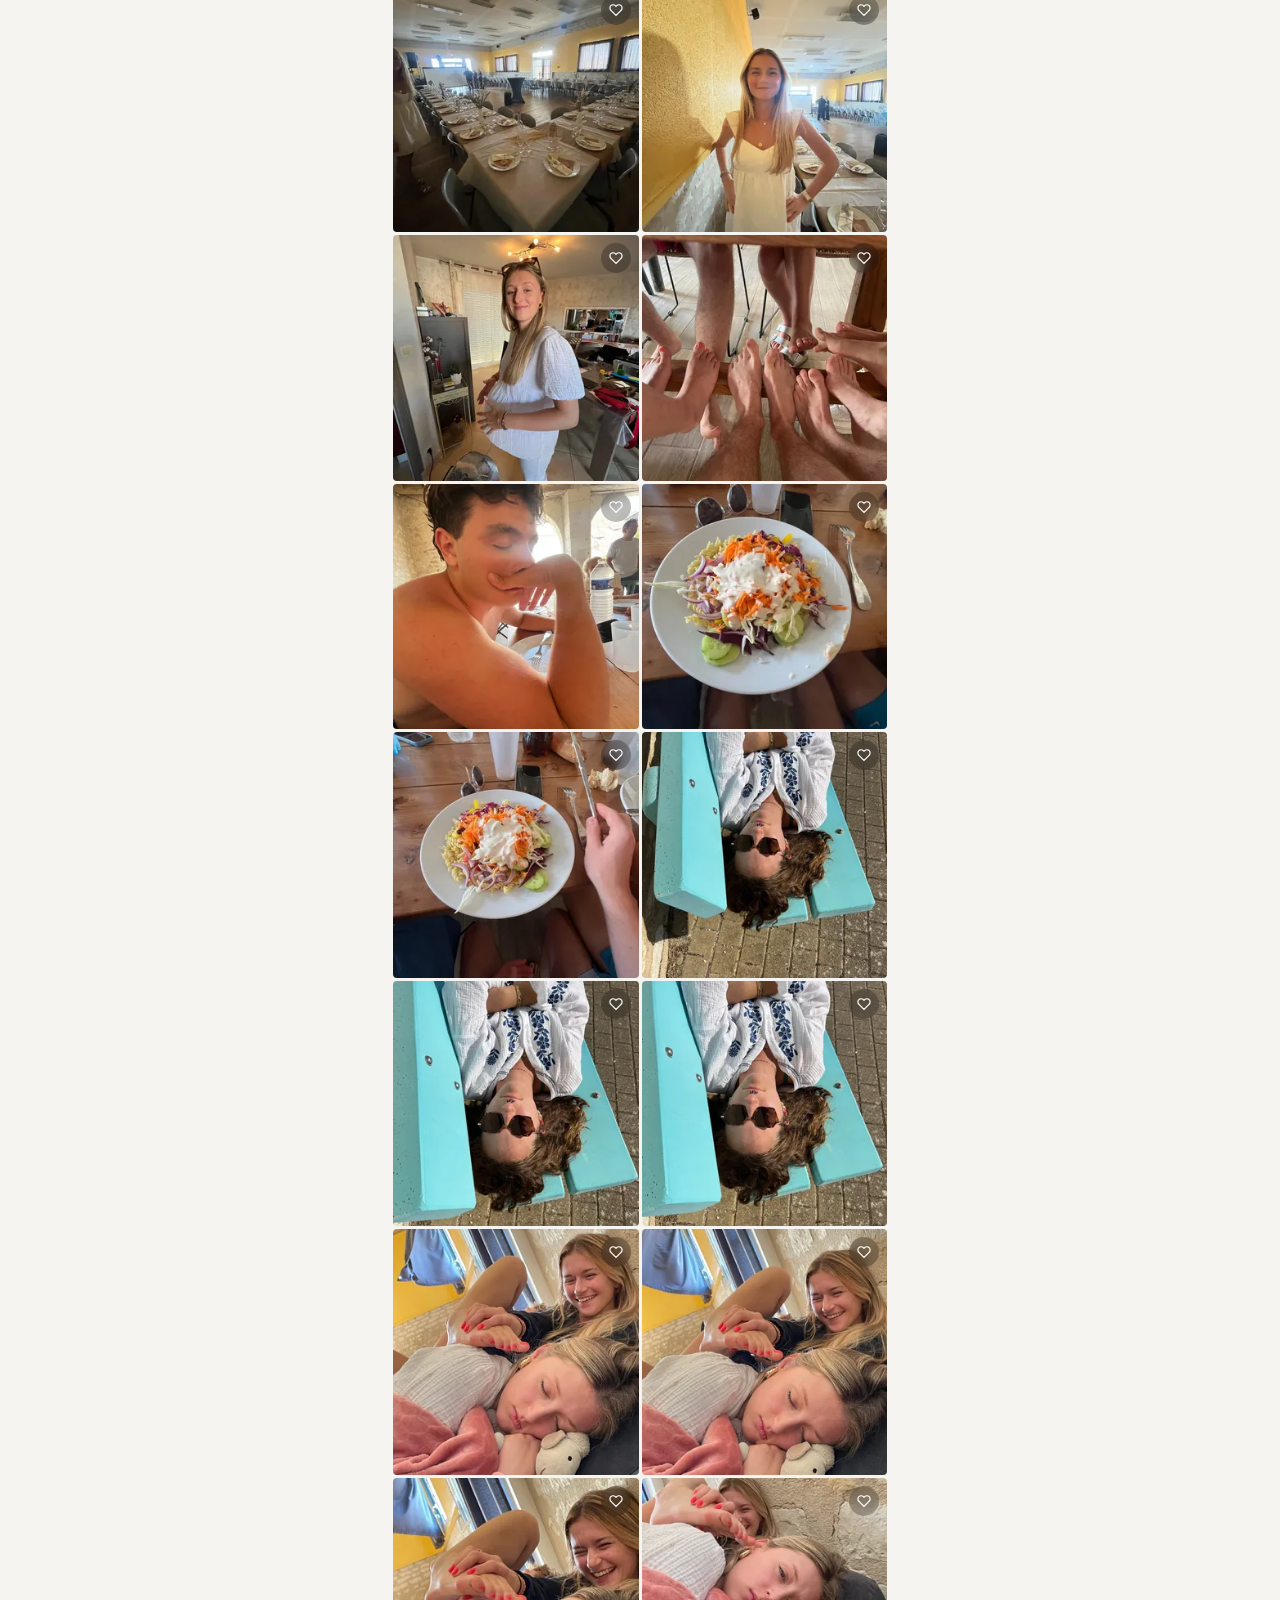
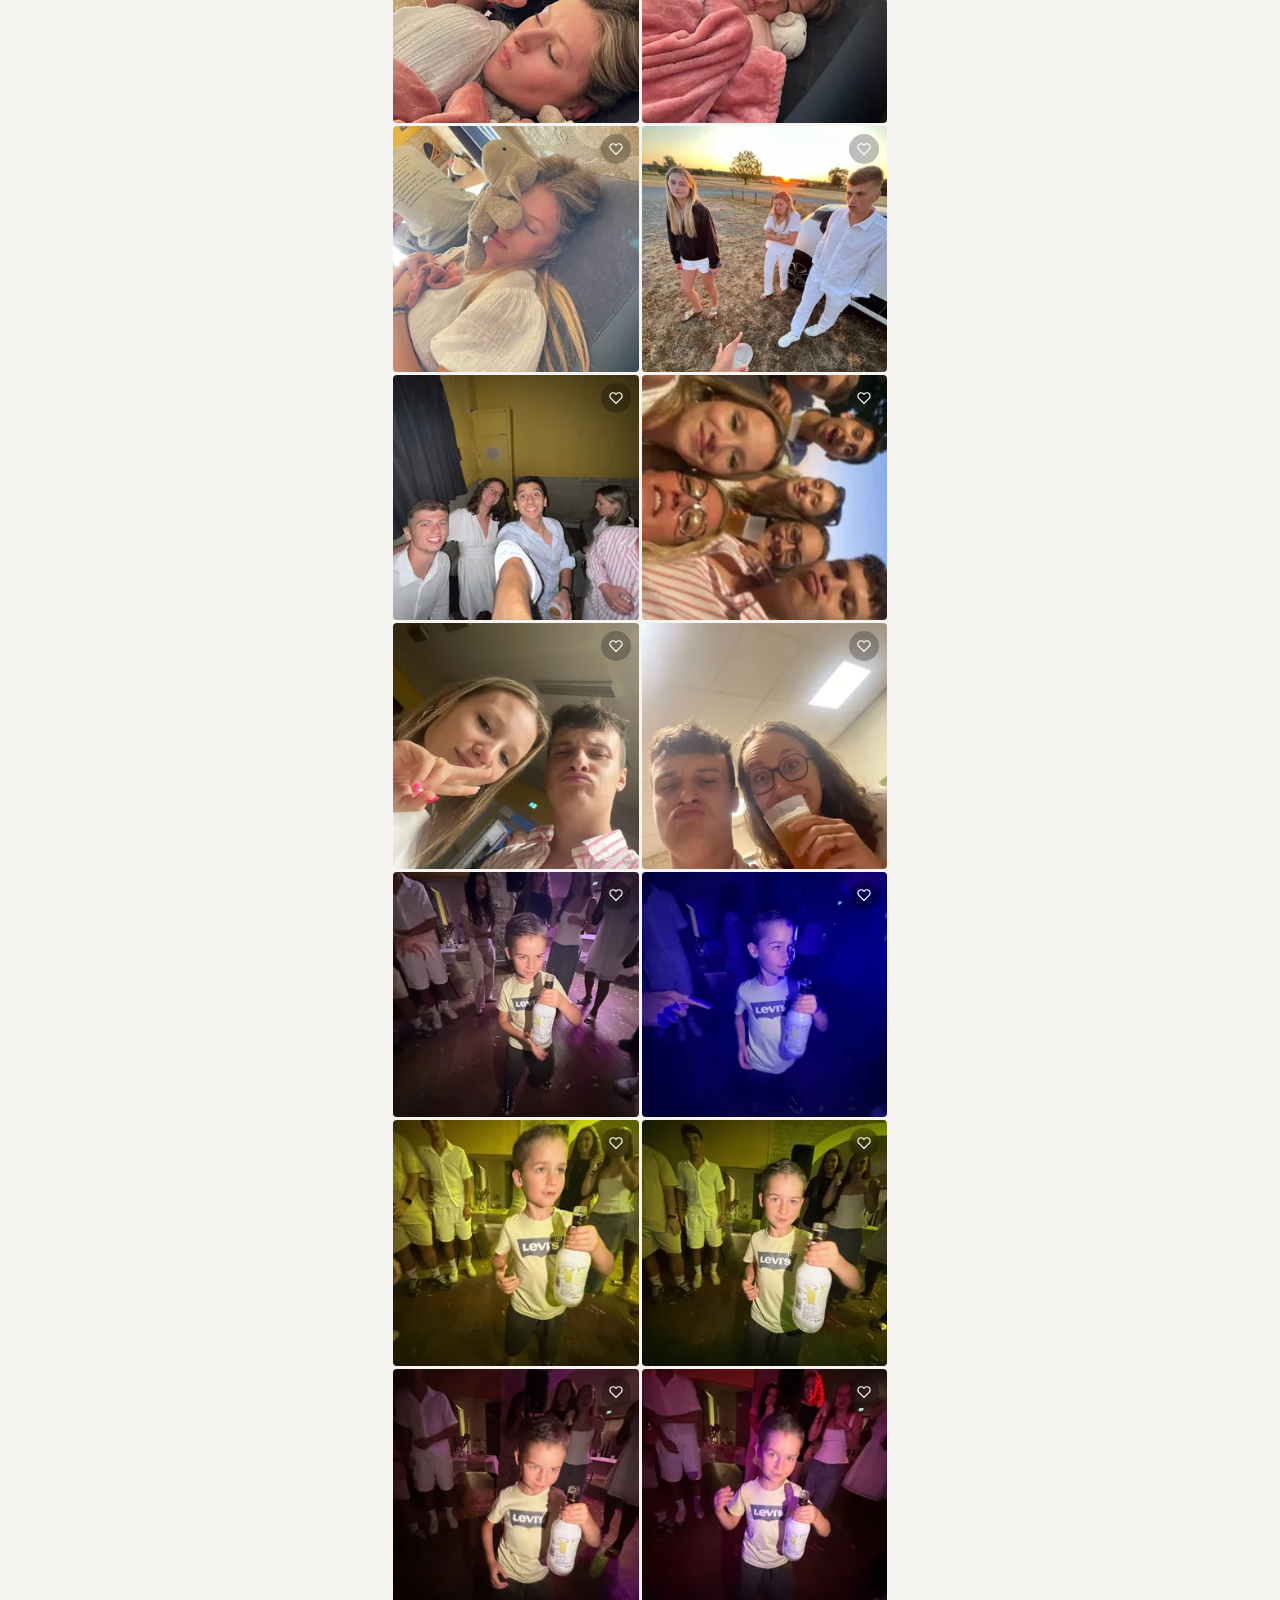
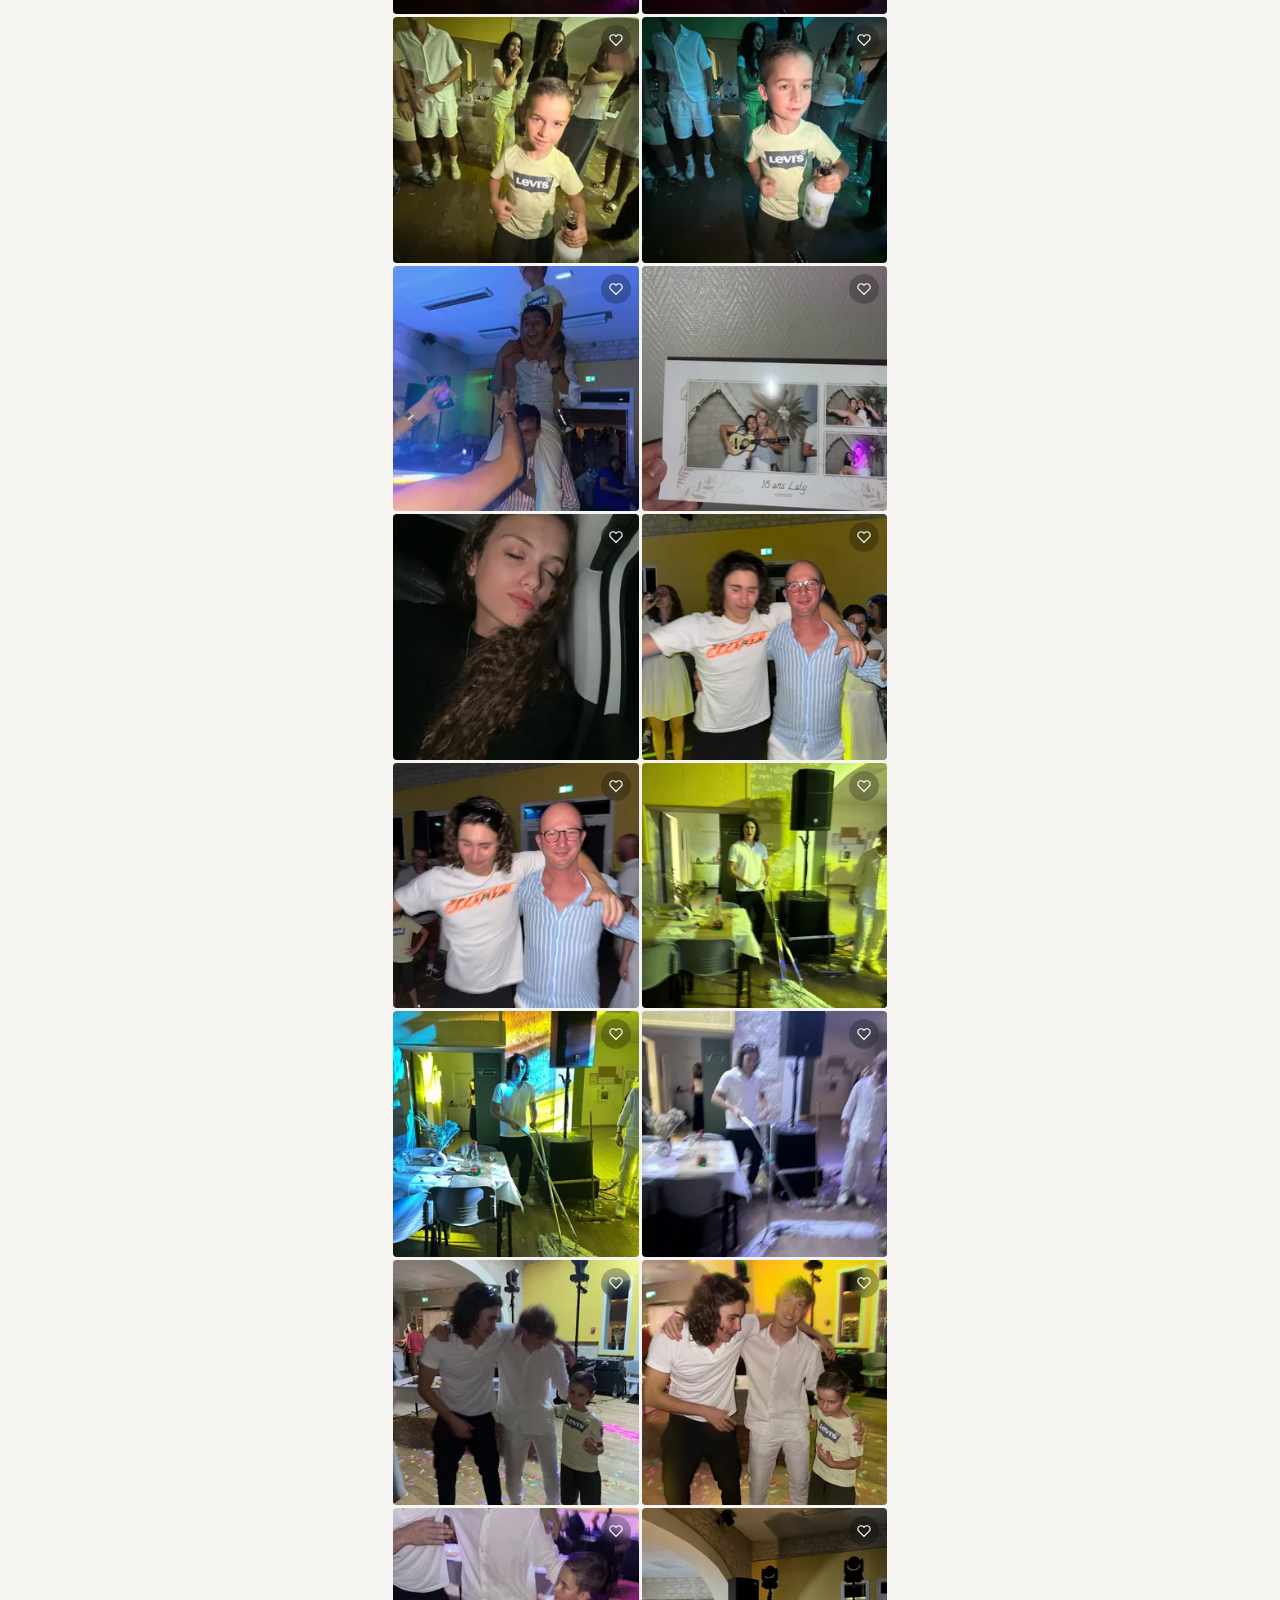
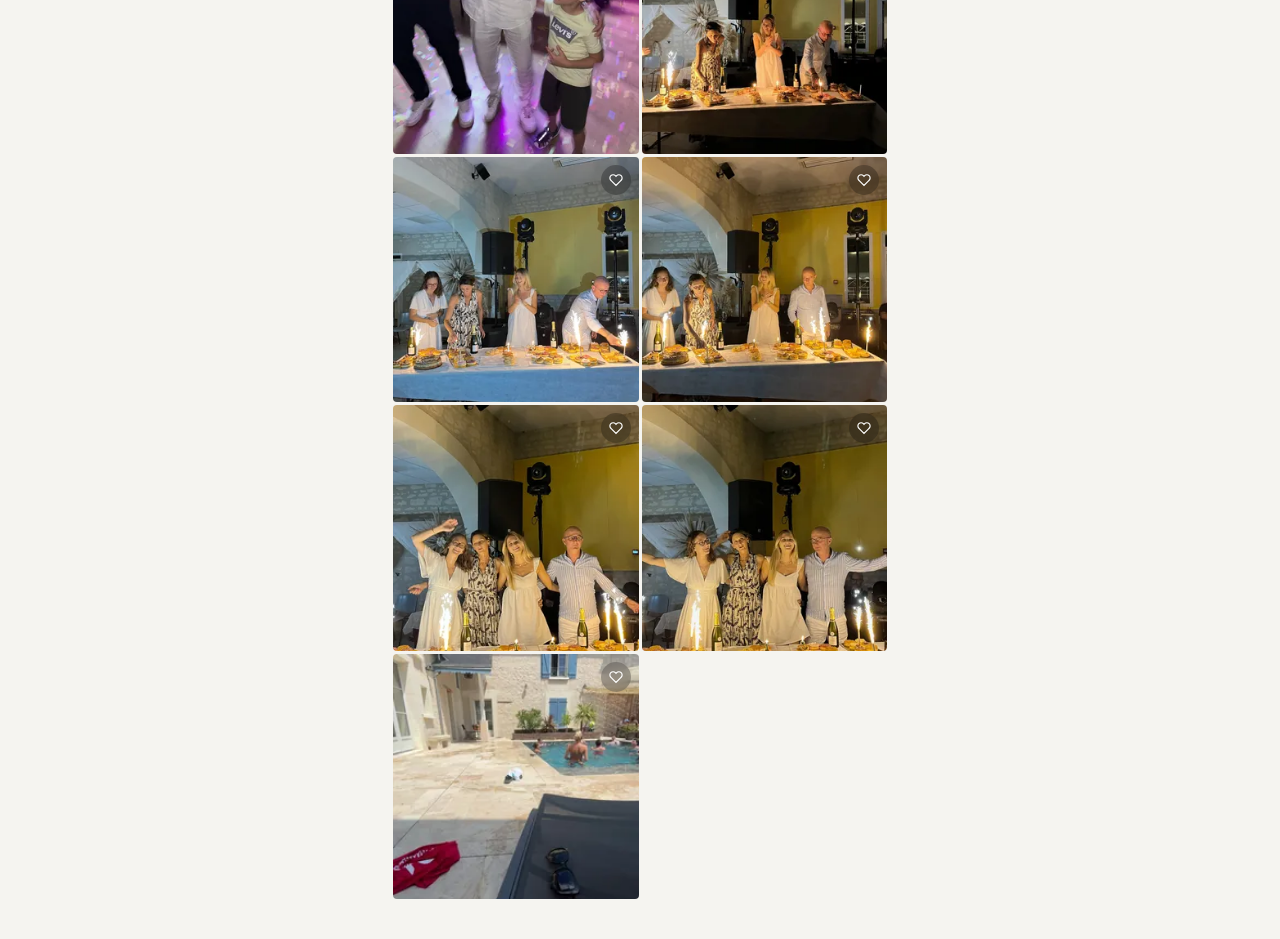
==== commit 484c44fb: "pb d'affichage ok x2" ====
--- a/index.html
+++ b/index.html
@@ -100,6 +100,7 @@
     </div>
   </div>
 
+  <script src="https://cdnjs.cloudflare.com/ajax/libs/jszip/3.10.1/jszip.min.js"></script>
   <script src="app.js"></script>
 </body>
 </html>
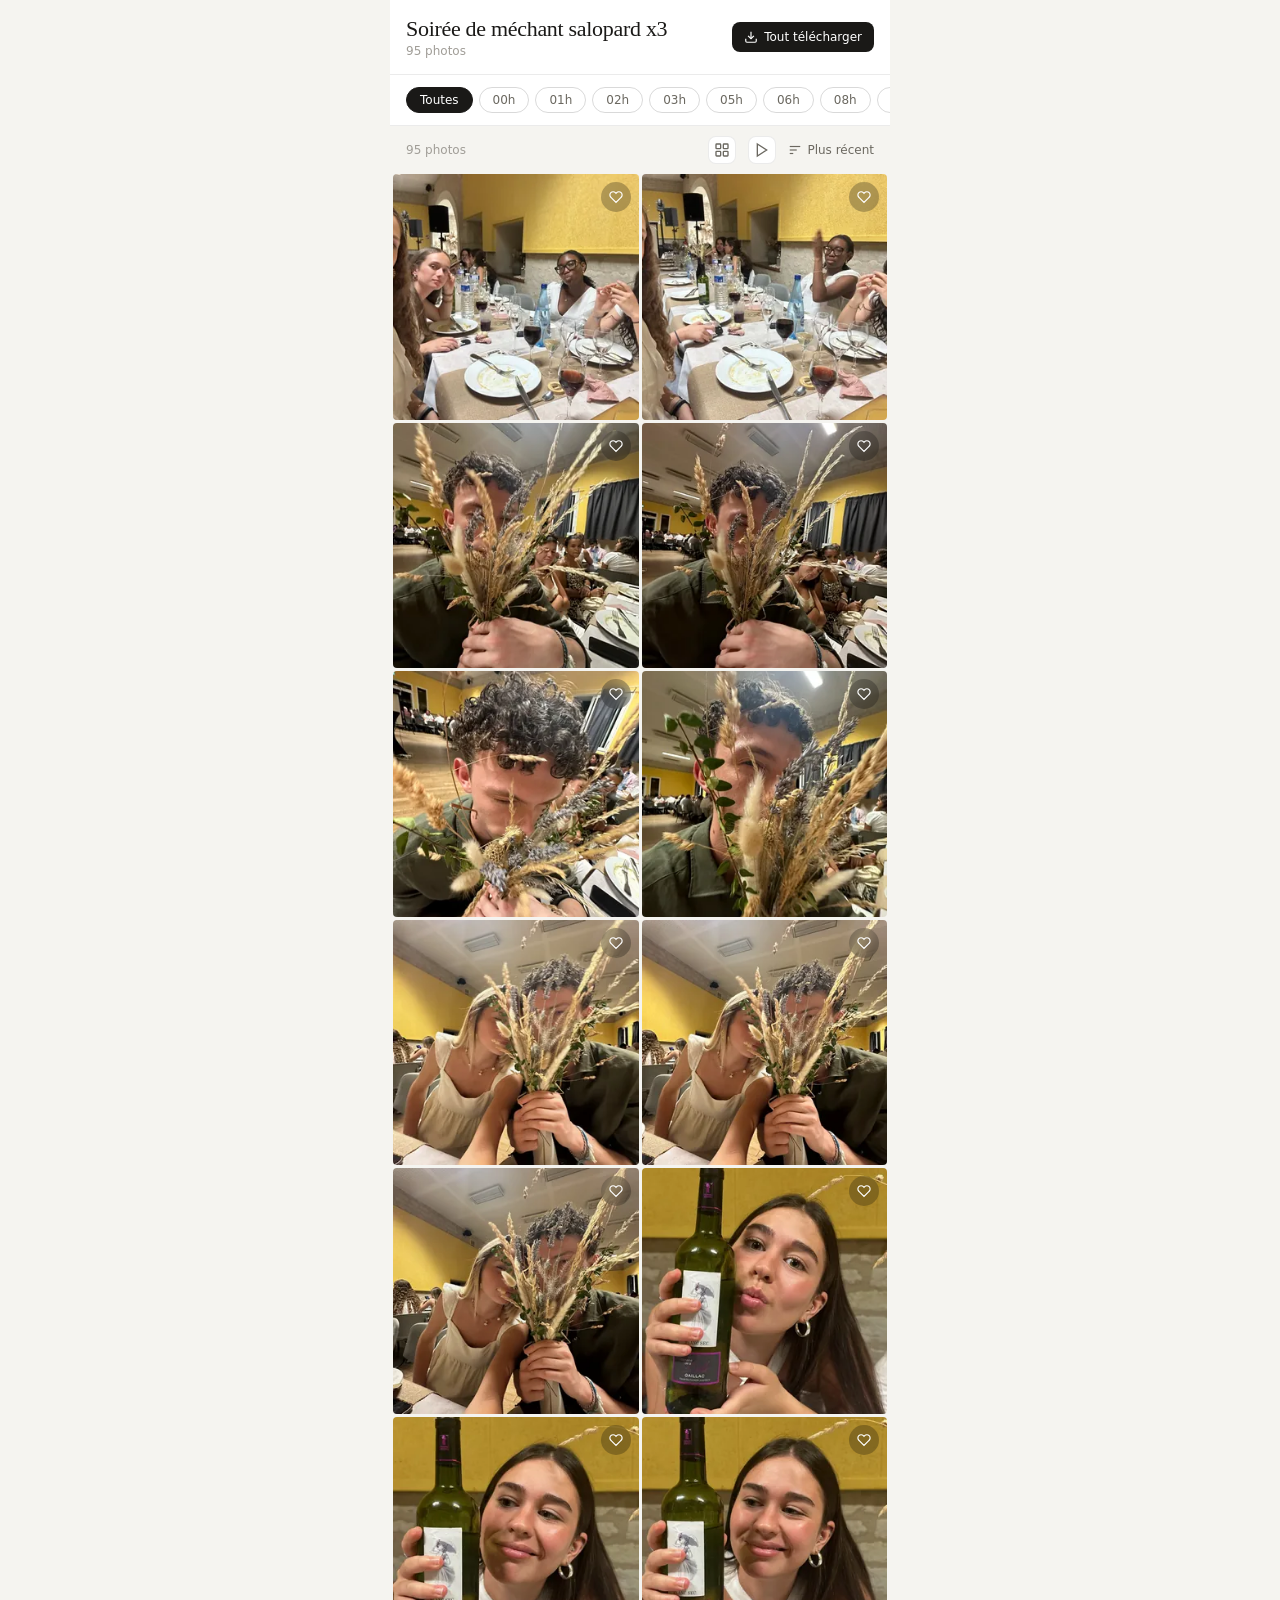
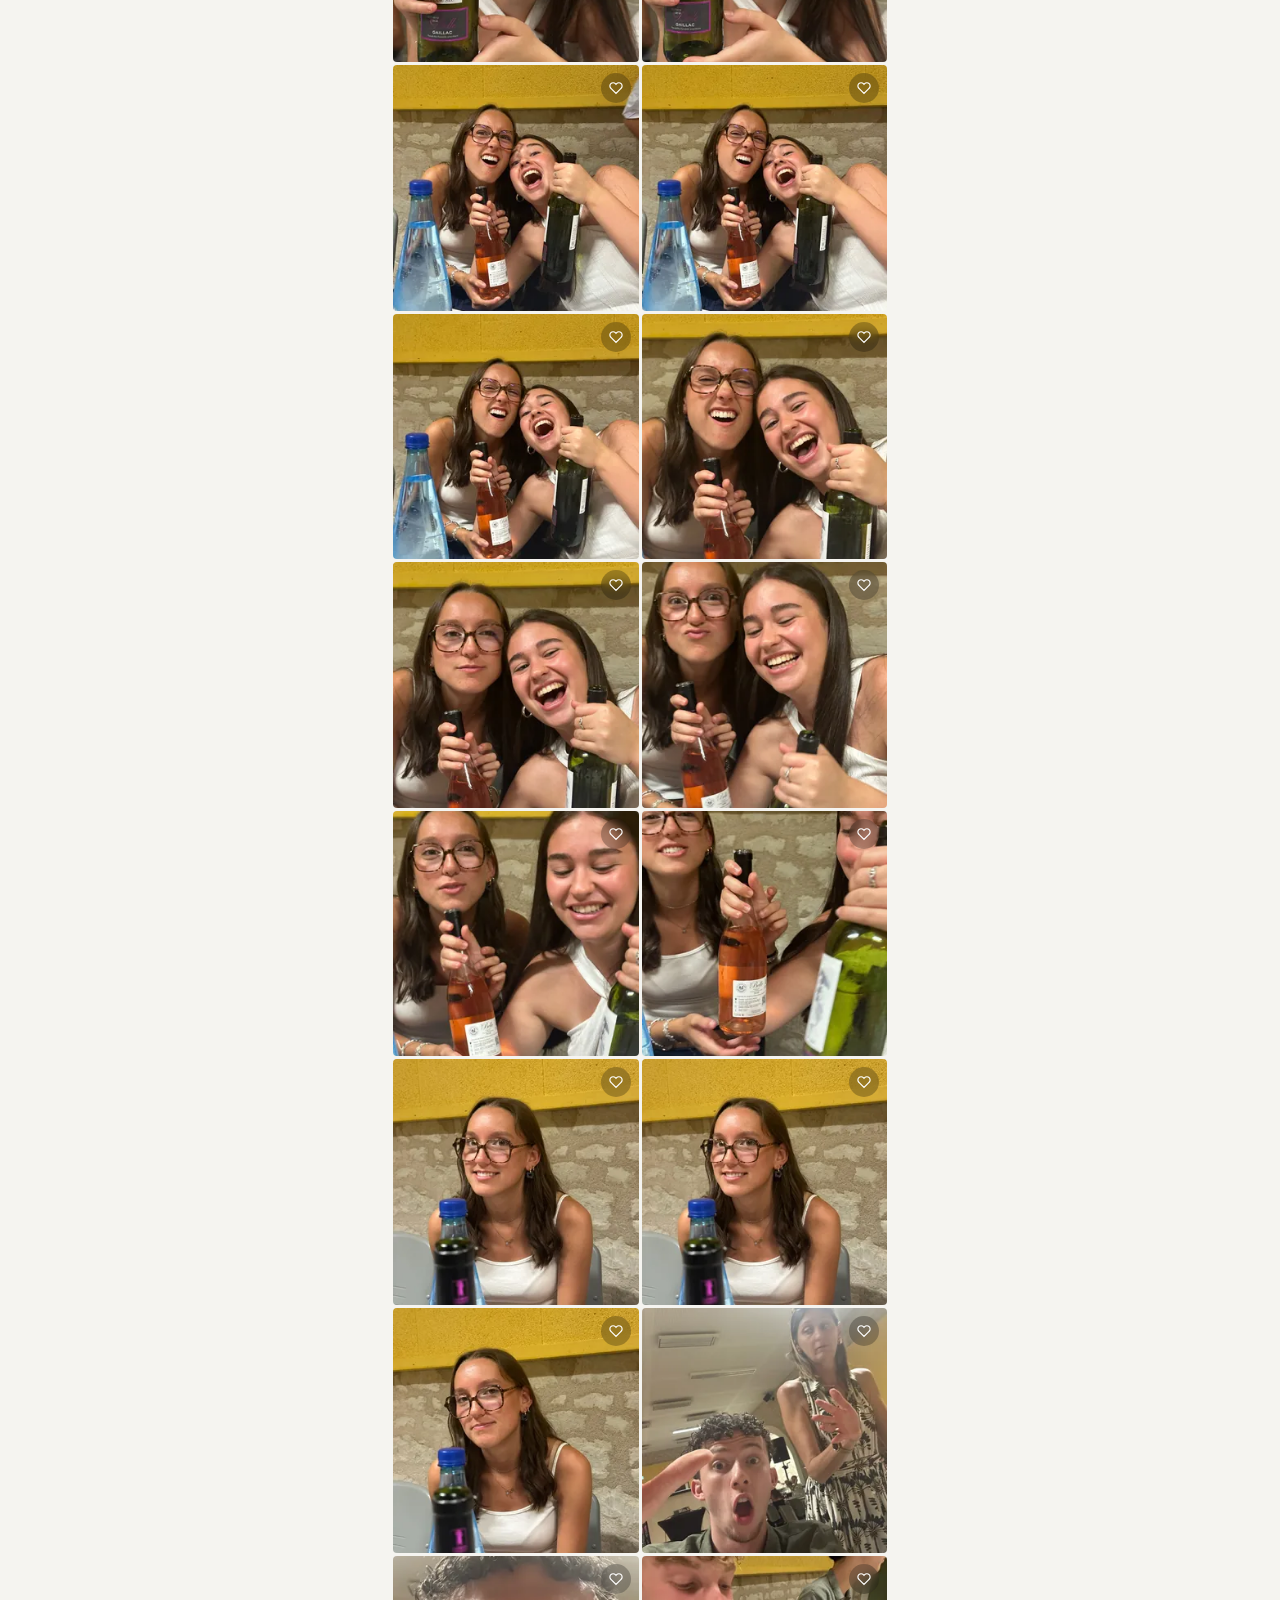
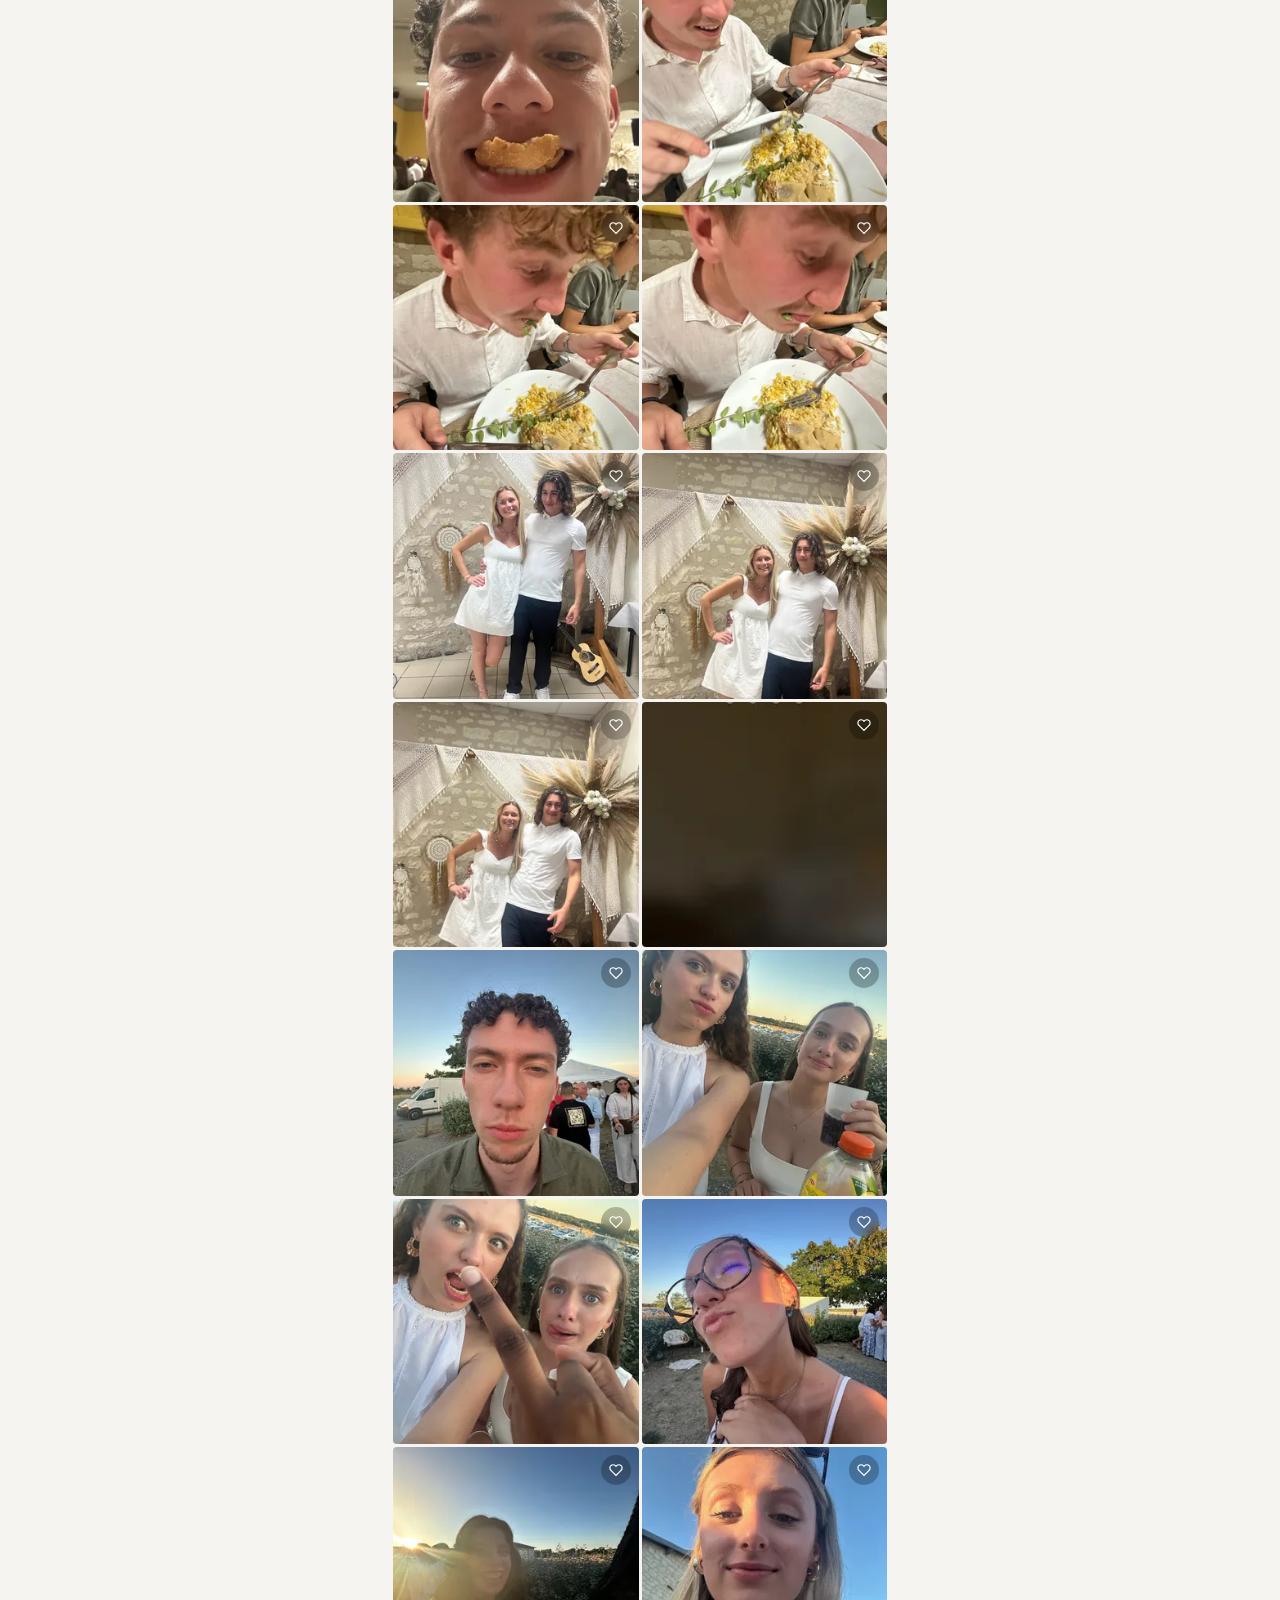
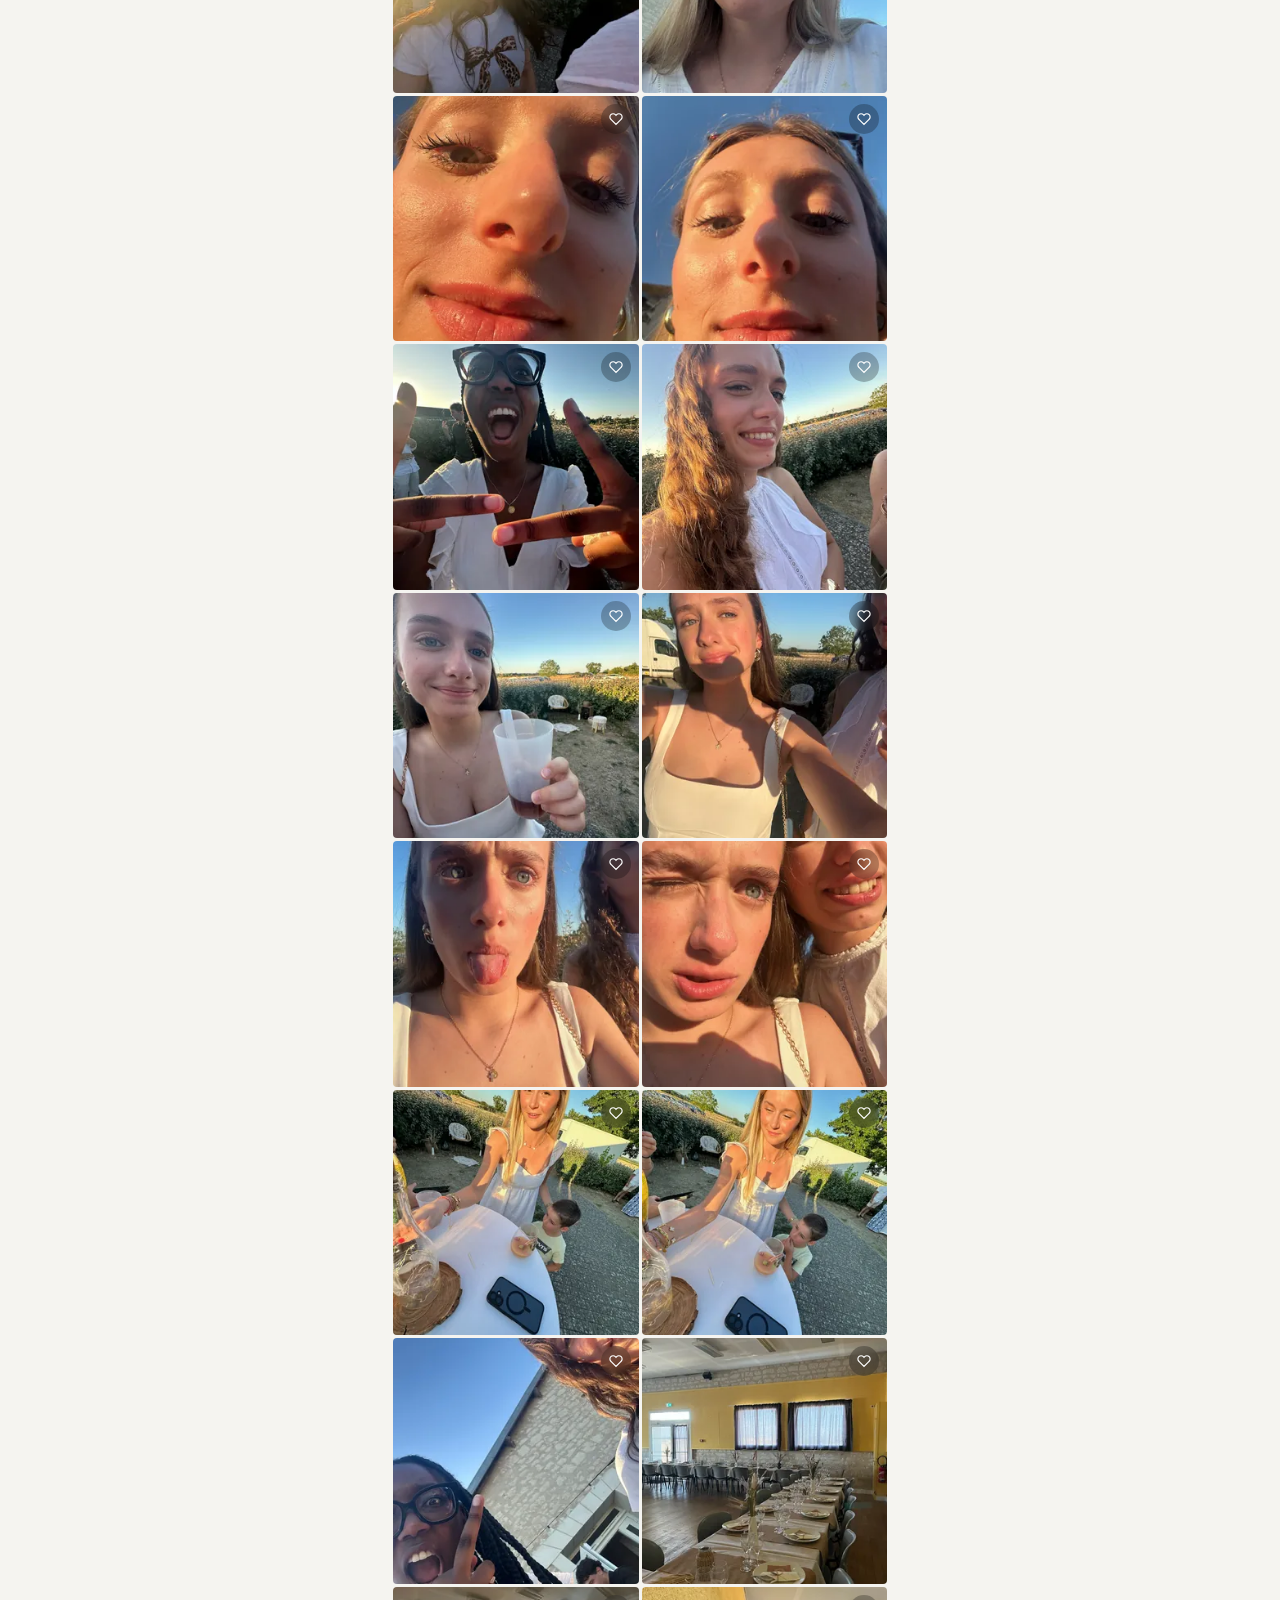
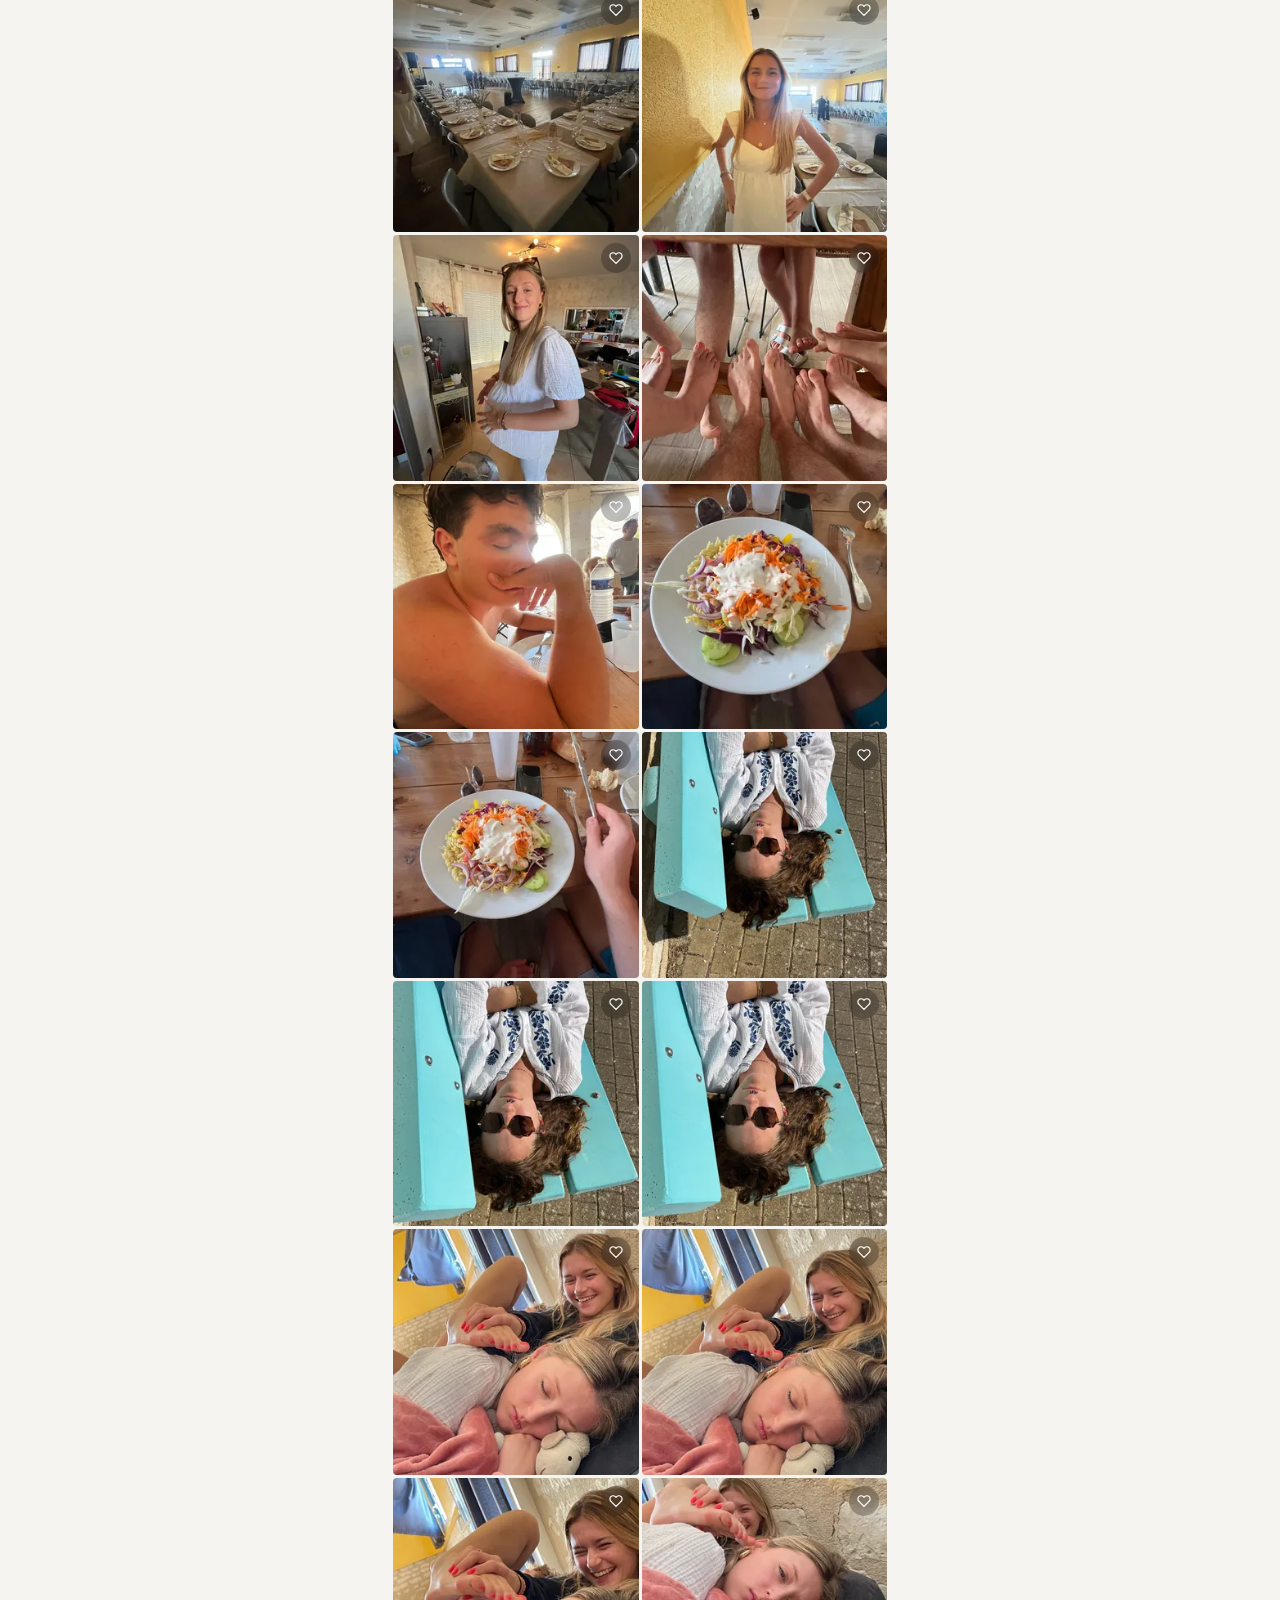
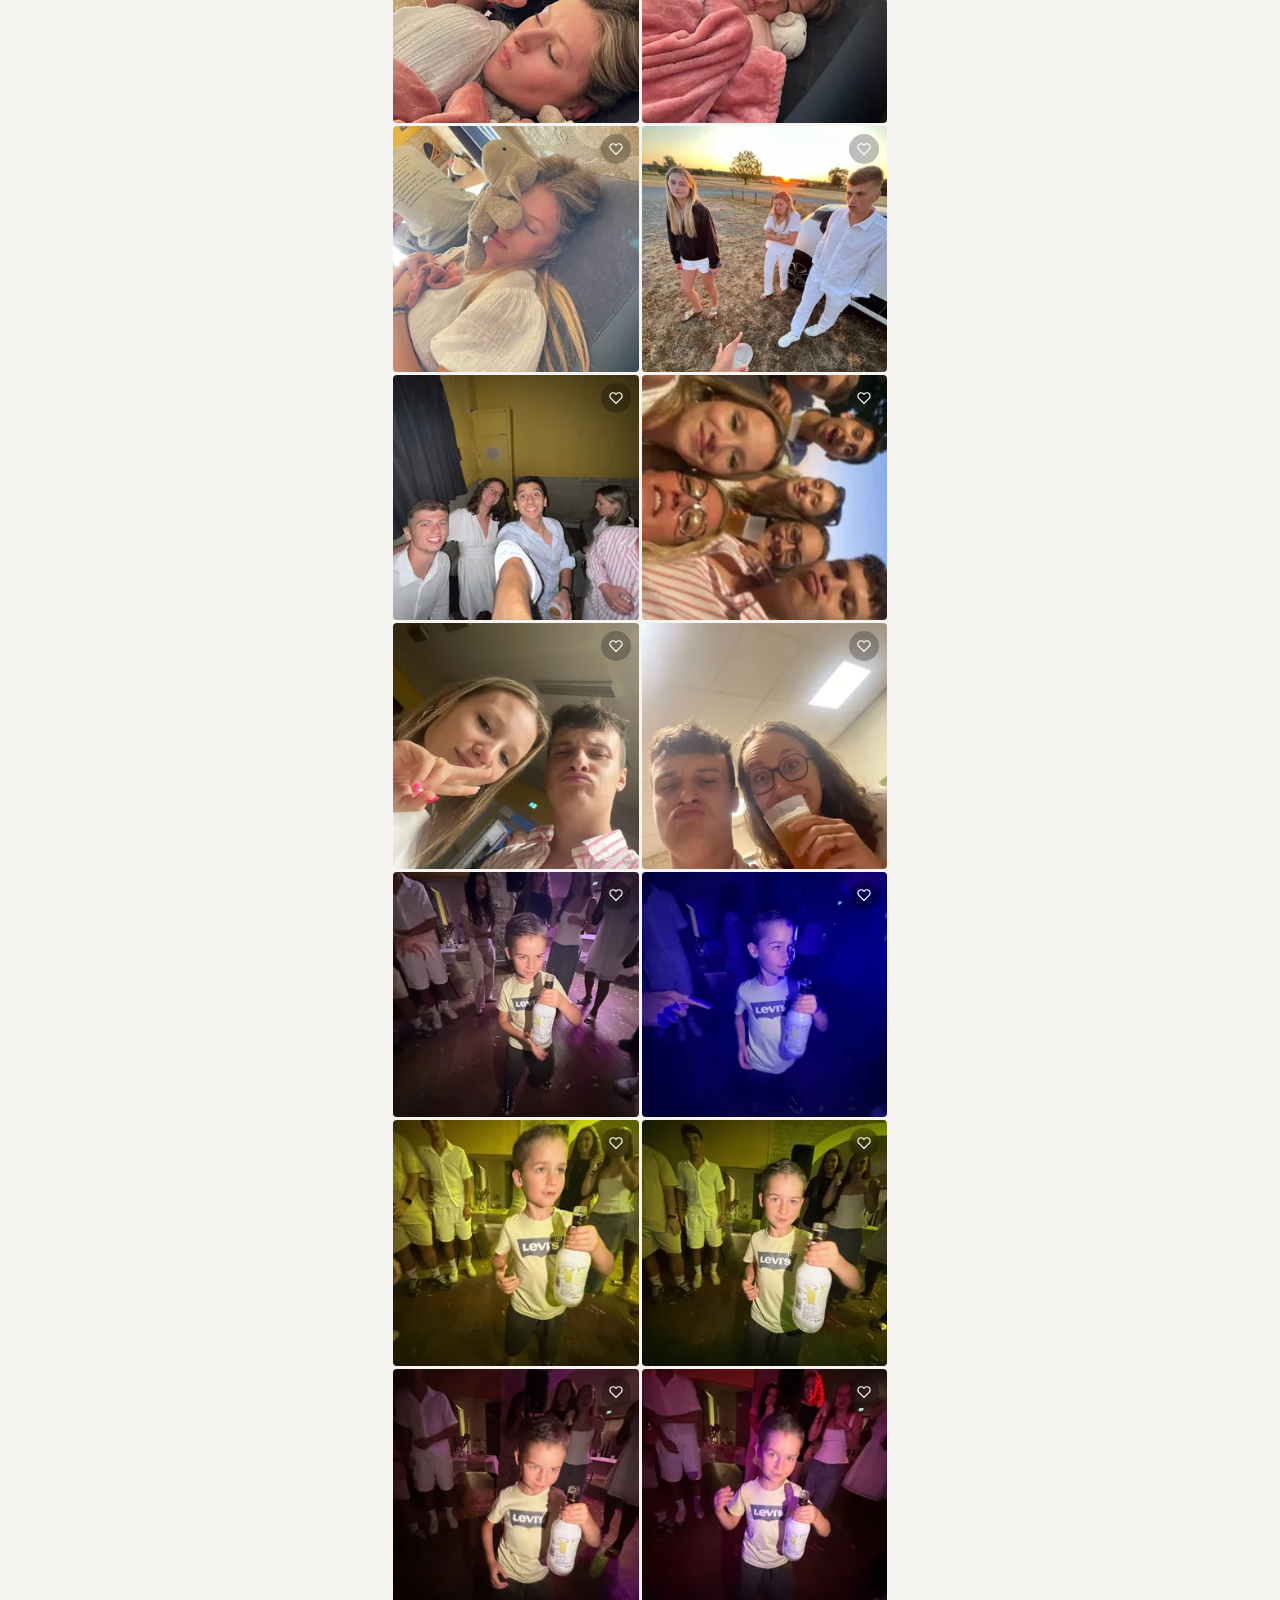
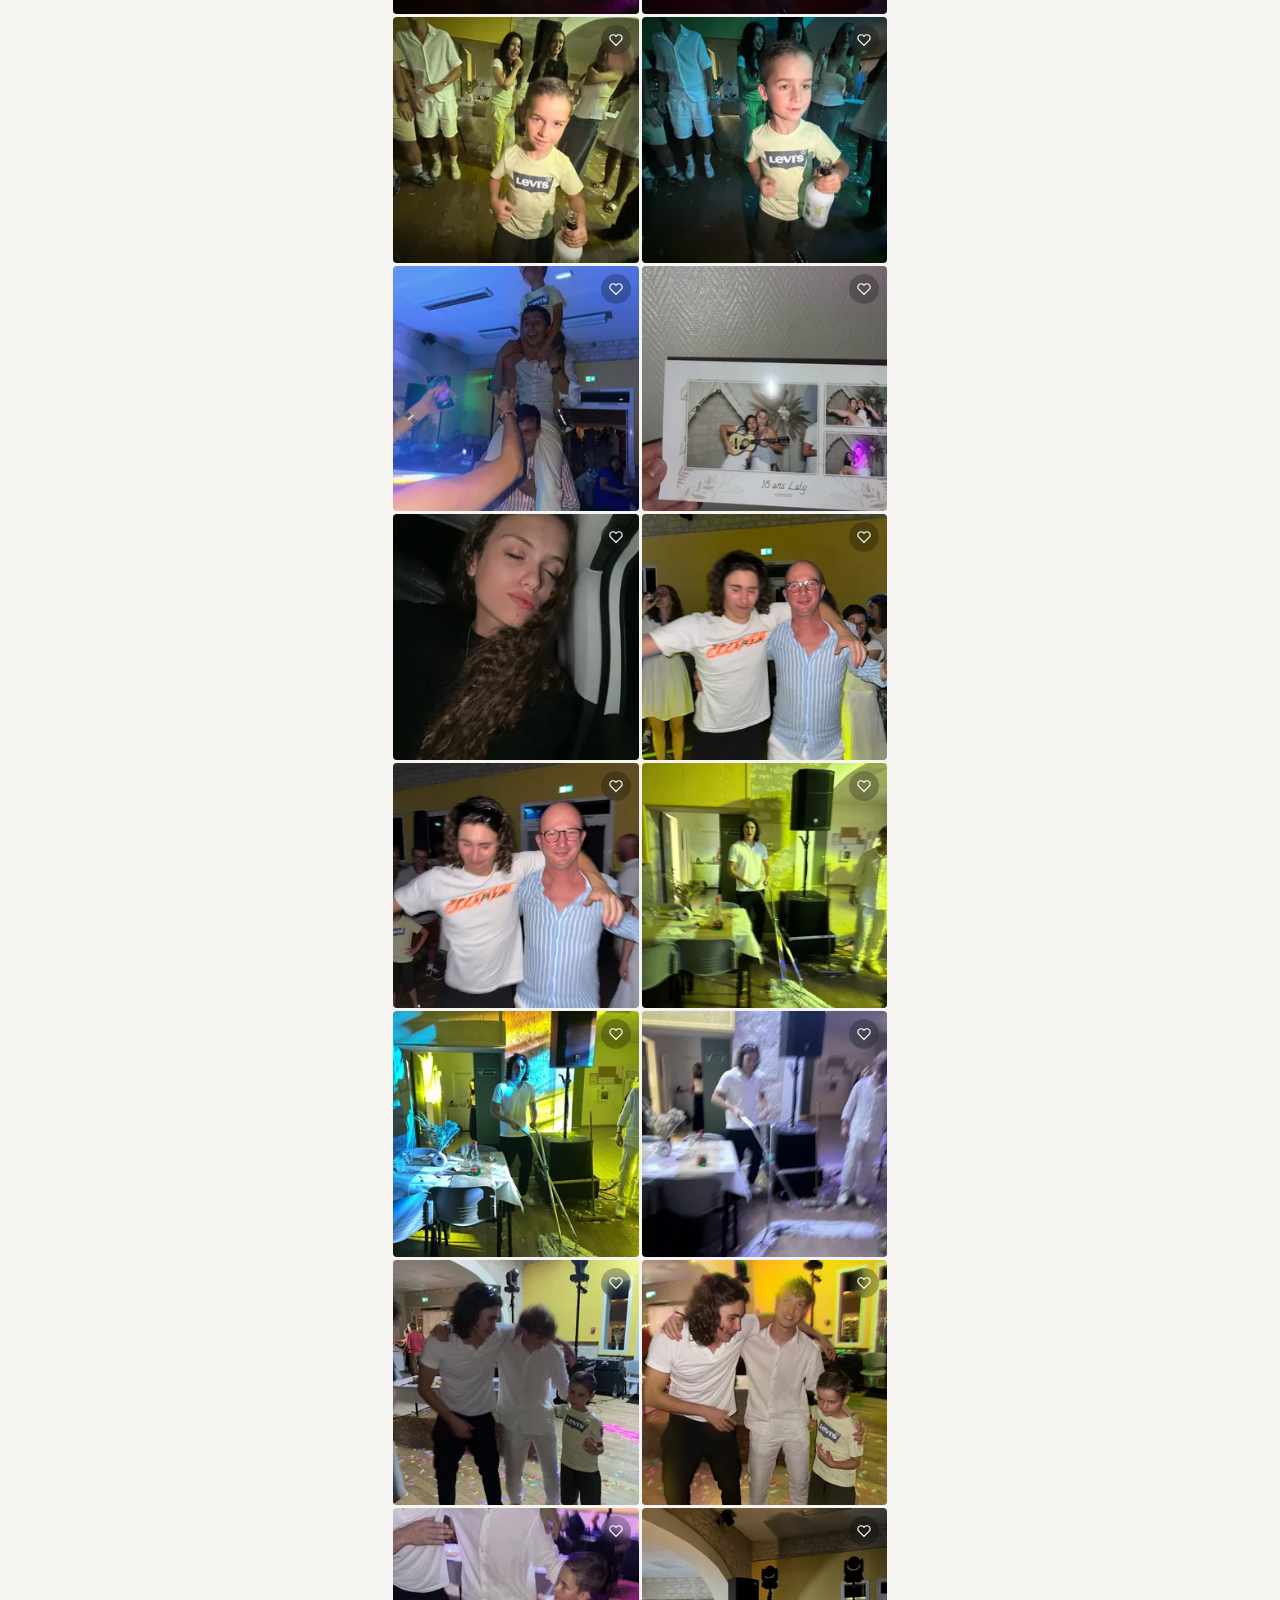
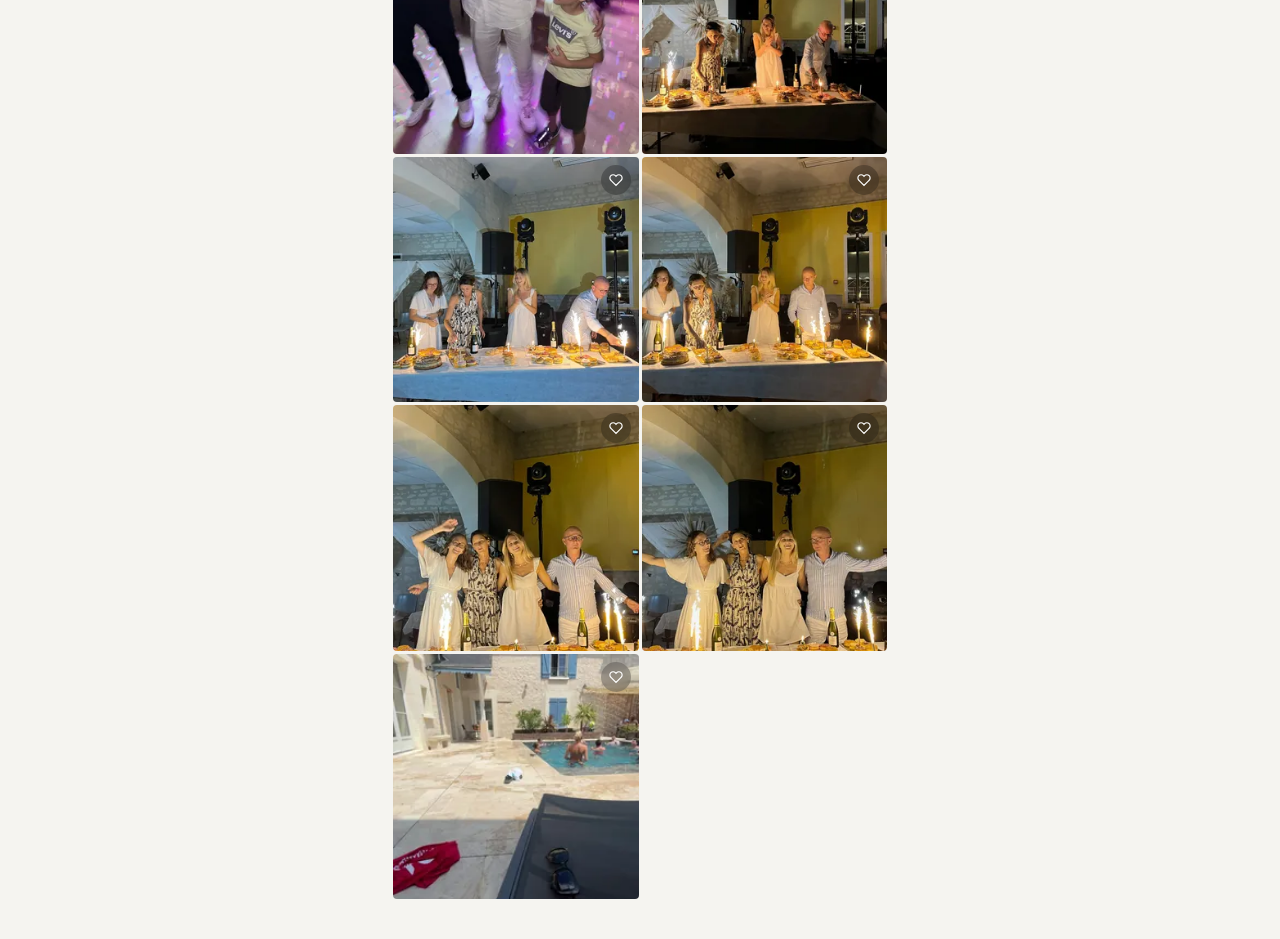
==== commit c046a1d8: "v5" ====
--- a/index.html
+++ b/index.html
@@ -52,6 +52,11 @@
             <rect x="14" y="14" width="7" height="7" rx="1"/>
           </svg>
         </button>
+        <button class="slideshow-toggle" onclick="startSlideshow()" title="Lancer le diaporama">
+          <svg viewBox="0 0 24 24" fill="none" stroke="currentColor" stroke-width="2">
+            <polygon points="5 3 19 12 5 21 5 3"/>
+          </svg>
+        </button>
         <button class="sort-toggle" onclick="toggleSort()">
           <svg viewBox="0 0 24 24" fill="none" stroke="currentColor" stroke-width="2" id="sortIcon">
             <line x1="3" y1="6" x2="21" y2="6"/>
@@ -65,9 +70,11 @@
 
     <!-- GRILLE PHOTOS -->
     <main class="grid" id="photoGrid">
-      <div class="loading">
-        <div class="spinner"></div>
-        <p>Chargement des photos…</p>
+      <div class="loading" id="loadingContainer">
+        <div class="progress-bar-container">
+          <div class="progress-bar" id="progressBar"></div>
+        </div>
+        <p class="progress-text" id="progressText">Chargement… 0/0 photos</p>
       </div>
     </main>
   </div>
@@ -81,12 +88,23 @@
         <p class="lightbox-caption" id="lbCaption"></p>
         <p class="lightbox-time" id="lbTime"></p>
       </div>
+      <div class="lb-nav-container">
+        <button class="lb-nav lb-prev" onclick="prevPhoto()">‹</button>
+        <button class="lb-nav lb-next" onclick="nextPhoto()">›</button>
+      </div>
       <div class="lightbox-actions">
         <button class="lb-btn fav-lb" id="lbFavBtn" onclick="toggleLightboxFav()">
           <svg viewBox="0 0 24 24" fill="none" stroke="currentColor" stroke-width="2" id="lbFavIcon">
             <path d="M20.84 4.61a5.5 5.5 0 0 0-7.78 0L12 5.67l-1.06-1.06a5.5 5.5 0 0 0-7.78 7.78l1.06 1.06L12 21.23l7.78-7.78 1.06-1.06a5.5 5.5 0 0 0 0-7.78z"/>
           </svg>
-          Favori
+          <span>Favori</span>
+        </button>
+        <button class="lb-btn slideshow-pause" id="lbPauseBtn" onclick="toggleSlideshowPause()" style="display:none">
+          <svg viewBox="0 0 24 24" fill="none" stroke="currentColor" stroke-width="2" id="lbPauseIcon">
+            <rect x="6" y="4" width="4" height="16"/>
+            <rect x="14" y="4" width="4" height="16"/>
+          </svg>
+          <span id="lbPauseLabel">Pause</span>
         </button>
         <button class="lb-btn" onclick="downloadSingle()">
           <svg viewBox="0 0 24 24" fill="none" stroke="currentColor" stroke-width="2">
--- a/style.css
+++ b/style.css
@@ -250,6 +250,29 @@
   height: 16px;
 }
 
+.slideshow-toggle {
+  display: flex;
+  align-items: center;
+  justify-content: center;
+  width: 28px;
+  height: 28px;
+  border-radius: var(--radius-sm);
+  border: 1px solid var(--border);
+  background: var(--surface);
+  color: var(--text-secondary);
+  cursor: pointer;
+  padding: 0;
+  transition: all 0.15s;
+}
+.slideshow-toggle:hover {
+  border-color: var(--border-strong);
+  color: var(--text);
+}
+.slideshow-toggle svg {
+  width: 16px;
+  height: 16px;
+}
+
 /* ─── GRILLE PHOTOS ──────────────────────────────────────── */
 .grid {
   display: grid;
@@ -360,15 +383,31 @@
   color: var(--text-muted);
   font-size: 14px;
 }
-.spinner {
-  width: 28px;
-  height: 28px;
-  border: 2px solid var(--border);
-  border-top-color: var(--text-secondary);
-  border-radius: 50%;
-  animation: spin 0.8s linear infinite;
-}
-@keyframes spin { to { transform: rotate(360deg); } }
+.progress-bar-container {
+  width: 200px;
+  max-width: 80%;
+  height: 4px;
+  background: var(--border);
+  border-radius: 2px;
+  overflow: hidden;
+}
+.progress-bar {
+  height: 100%;
+  width: 0%;
+  background: var(--text-secondary);
+  transition: width 0.2s ease;
+}
+.progress-text {
+  font-size: 13px;
+  color: var(--text-muted);
+  margin: 0;
+}
+
+.loading.hidden {
+  opacity: 0;
+  transition: opacity 0.3s ease;
+  pointer-events: none;
+}
 
 .empty {
   grid-column: 1 / -1;
@@ -445,6 +484,45 @@
   transition: background 0.15s;
 }
 .lightbox-close:hover { background: rgba(255,255,255,0.2); }
+
+/* Conteneur des boutons de navigation */
+.lb-nav-container {
+  display: flex;
+  gap: 16px;
+  justify-content: center;
+  margin: 8px 0;
+}
+
+/* Boutons de navigation lightbox */
+.lb-nav {
+  width: 44px;
+  height: 44px;
+  border-radius: 50%;
+  background: rgba(255,255,255,0.1);
+  border: none;
+  color: rgba(255,255,255,0.8);
+  cursor: pointer;
+  font-size: 24px;
+  line-height: 1;
+  display: flex;
+  align-items: center;
+  justify-content: center;
+  transition: background 0.15s;
+}
+.lb-nav:hover {
+  background: rgba(255,255,255,0.2);
+}
+
+@media (max-width: 600px) {
+  .lb-nav {
+    width: 36px;
+    height: 36px;
+    font-size: 20px;
+  }
+  .lb-nav-container {
+    gap: 12px;
+  }
+}
 
 .lightbox-actions {
   display: flex;
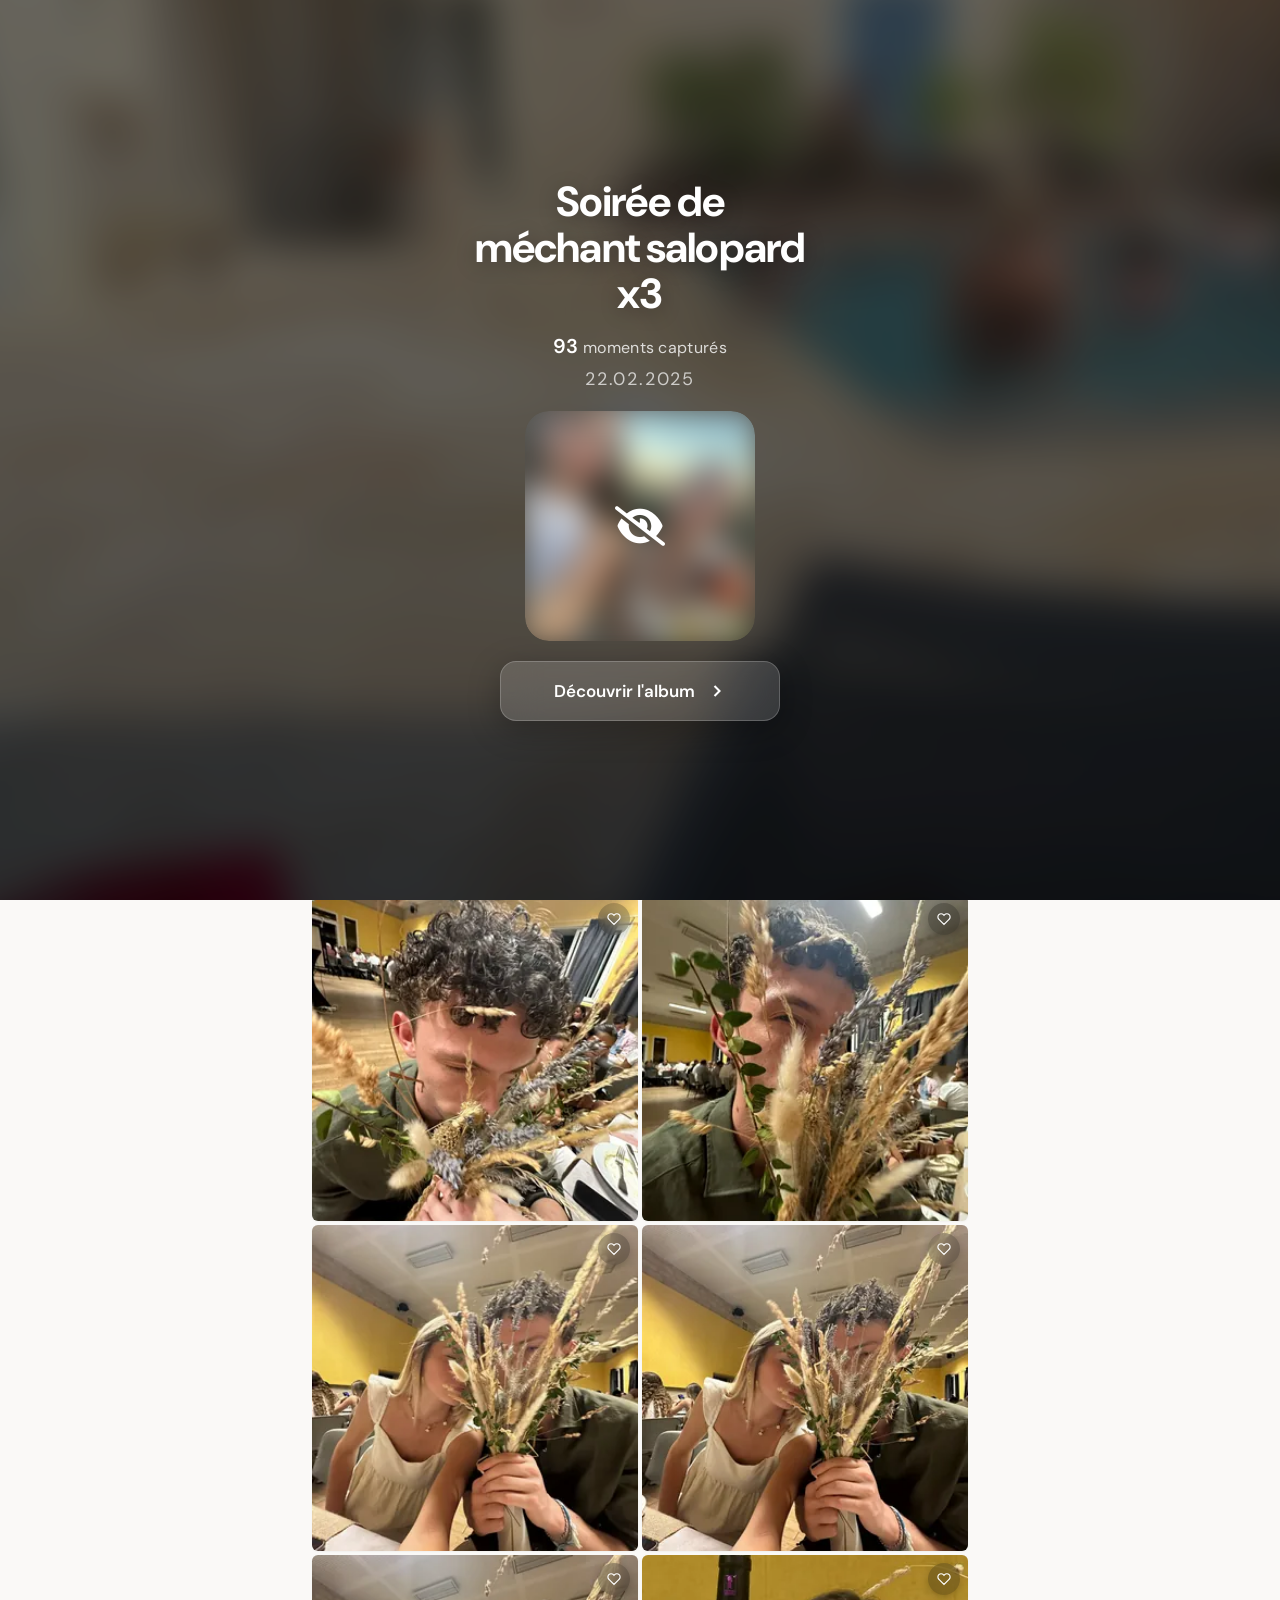
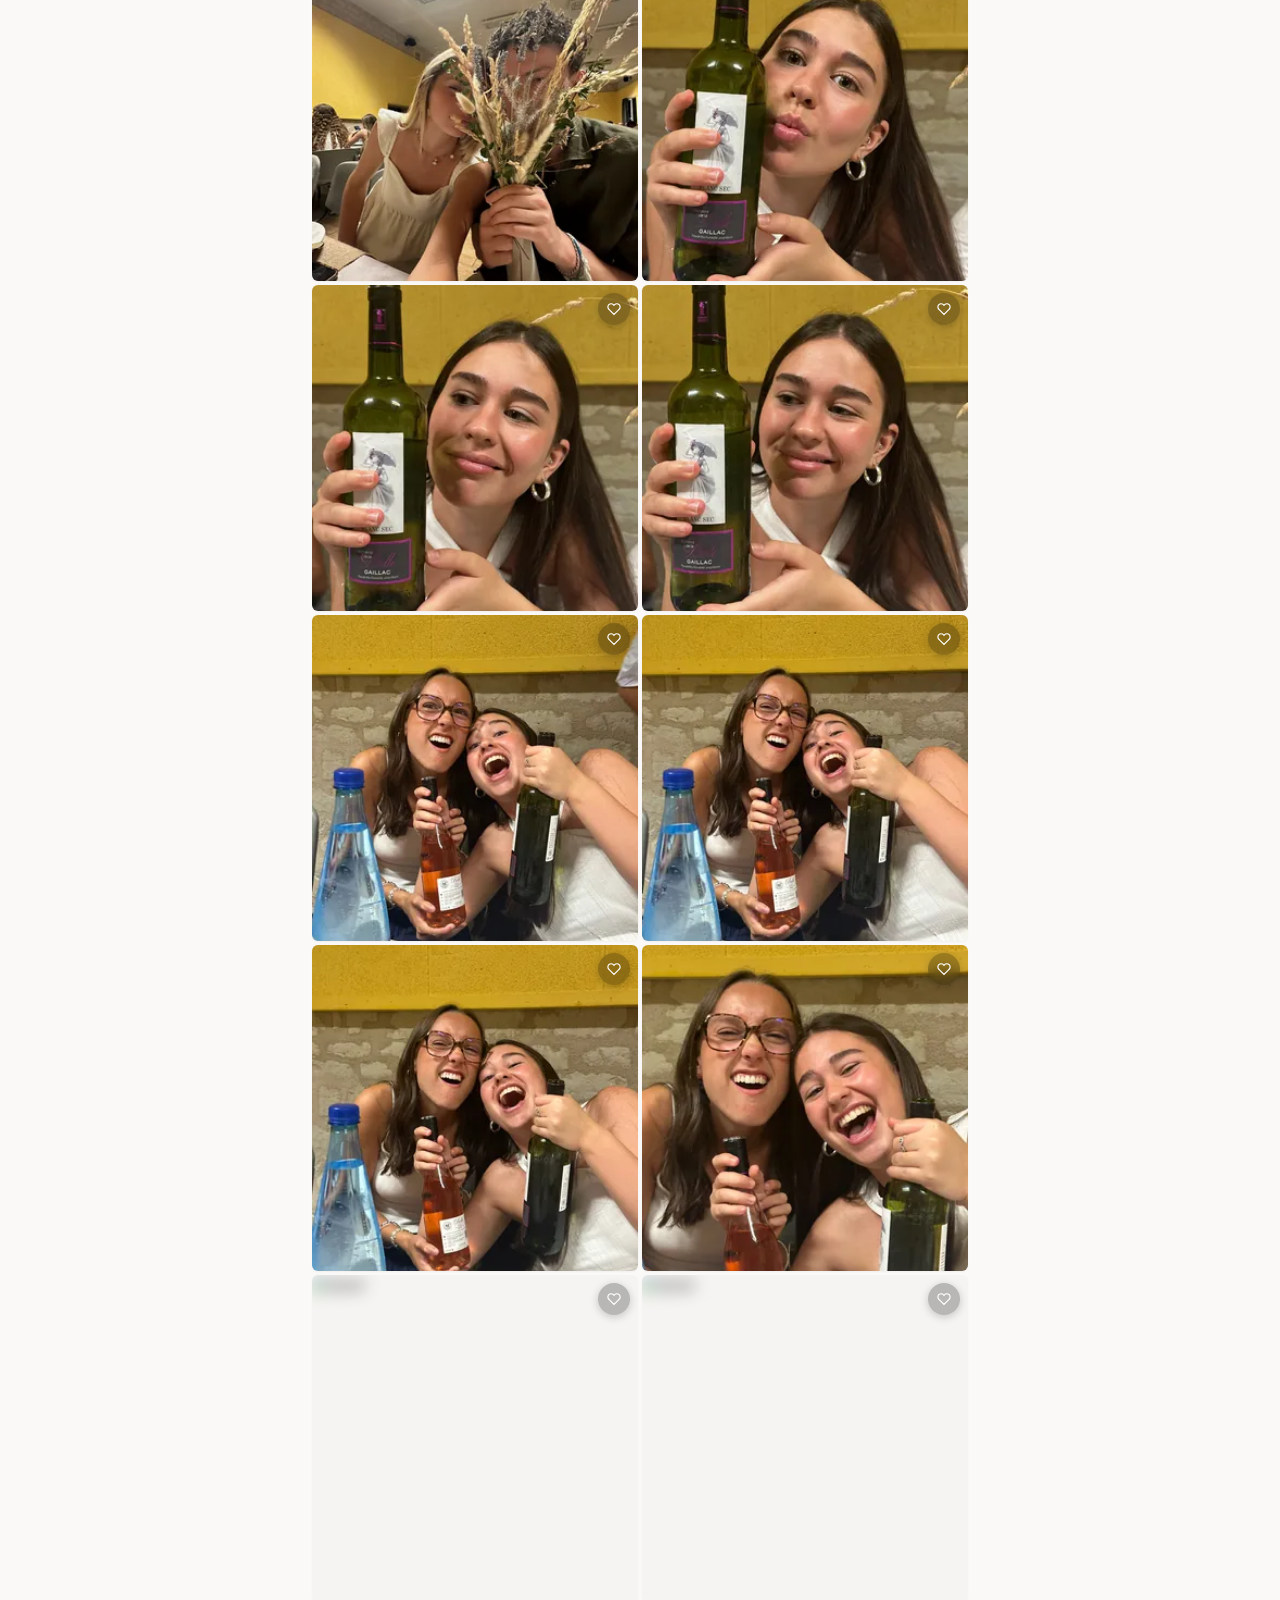
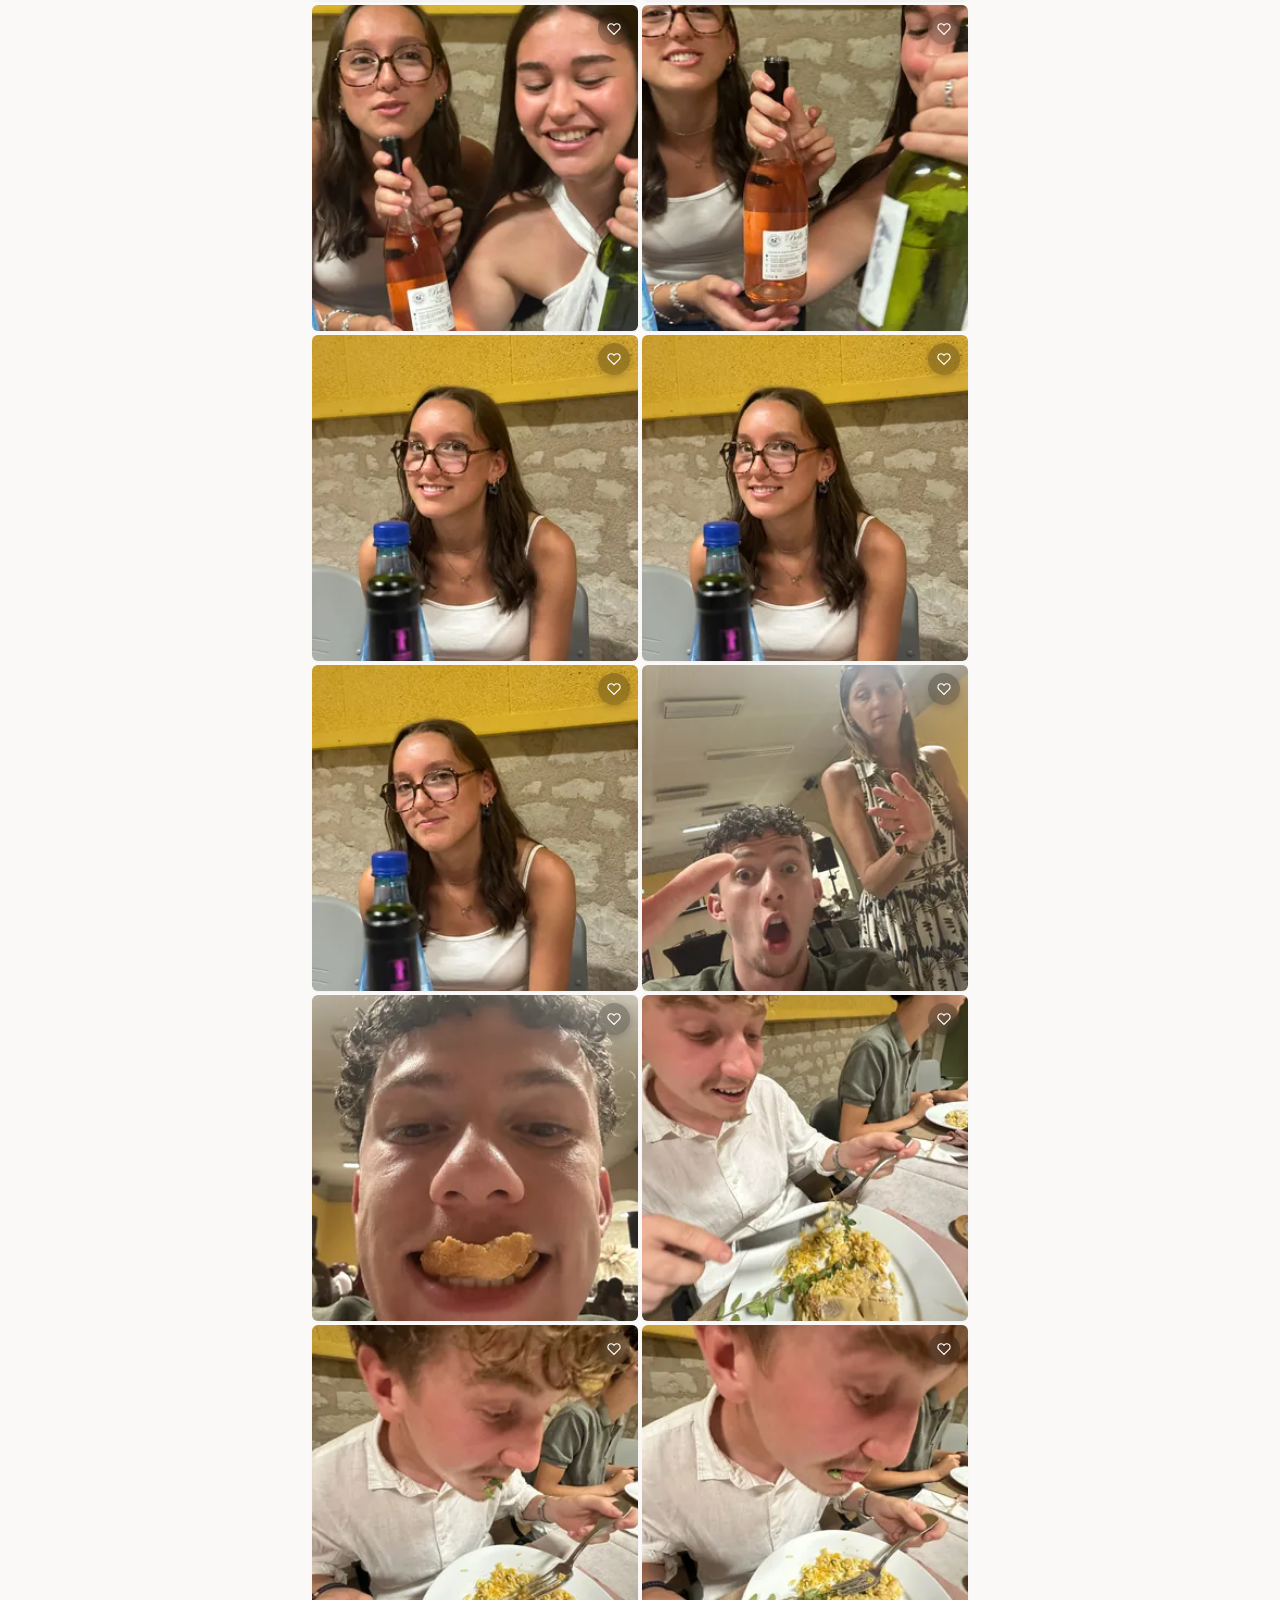
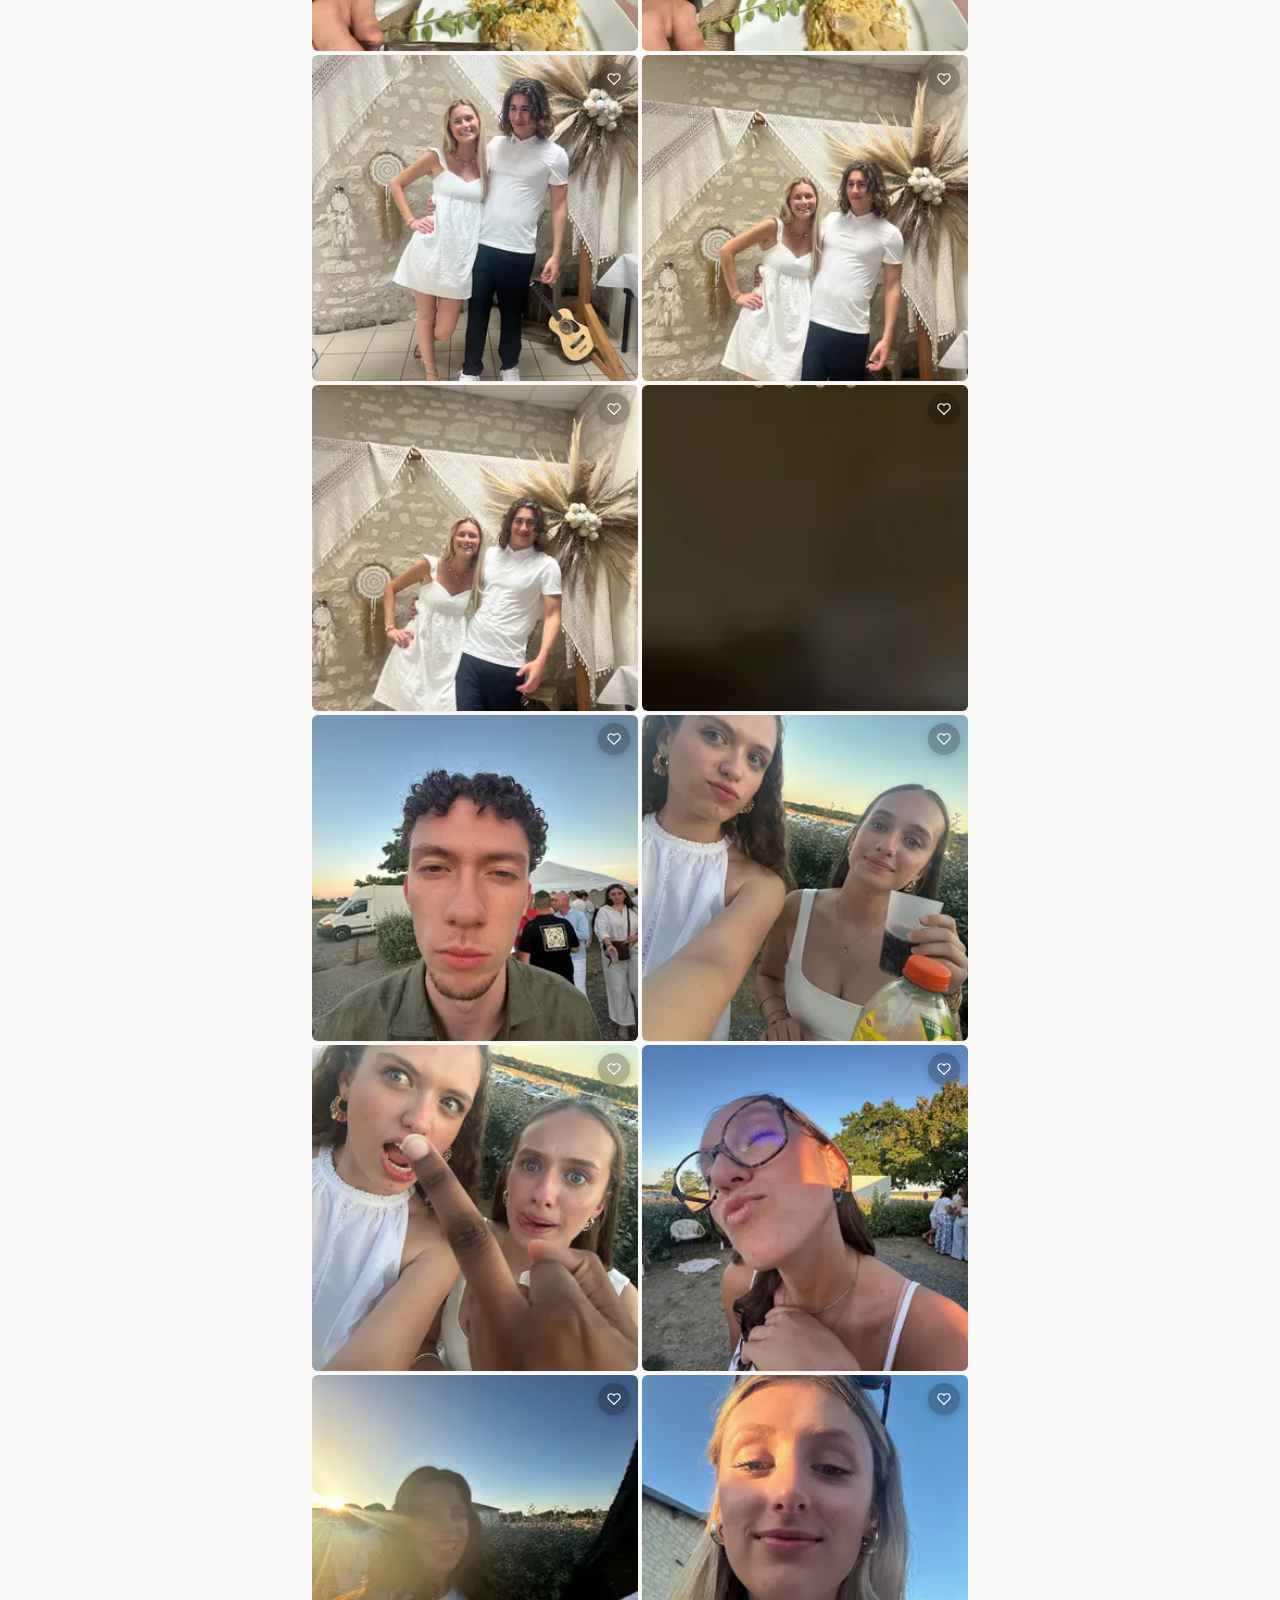
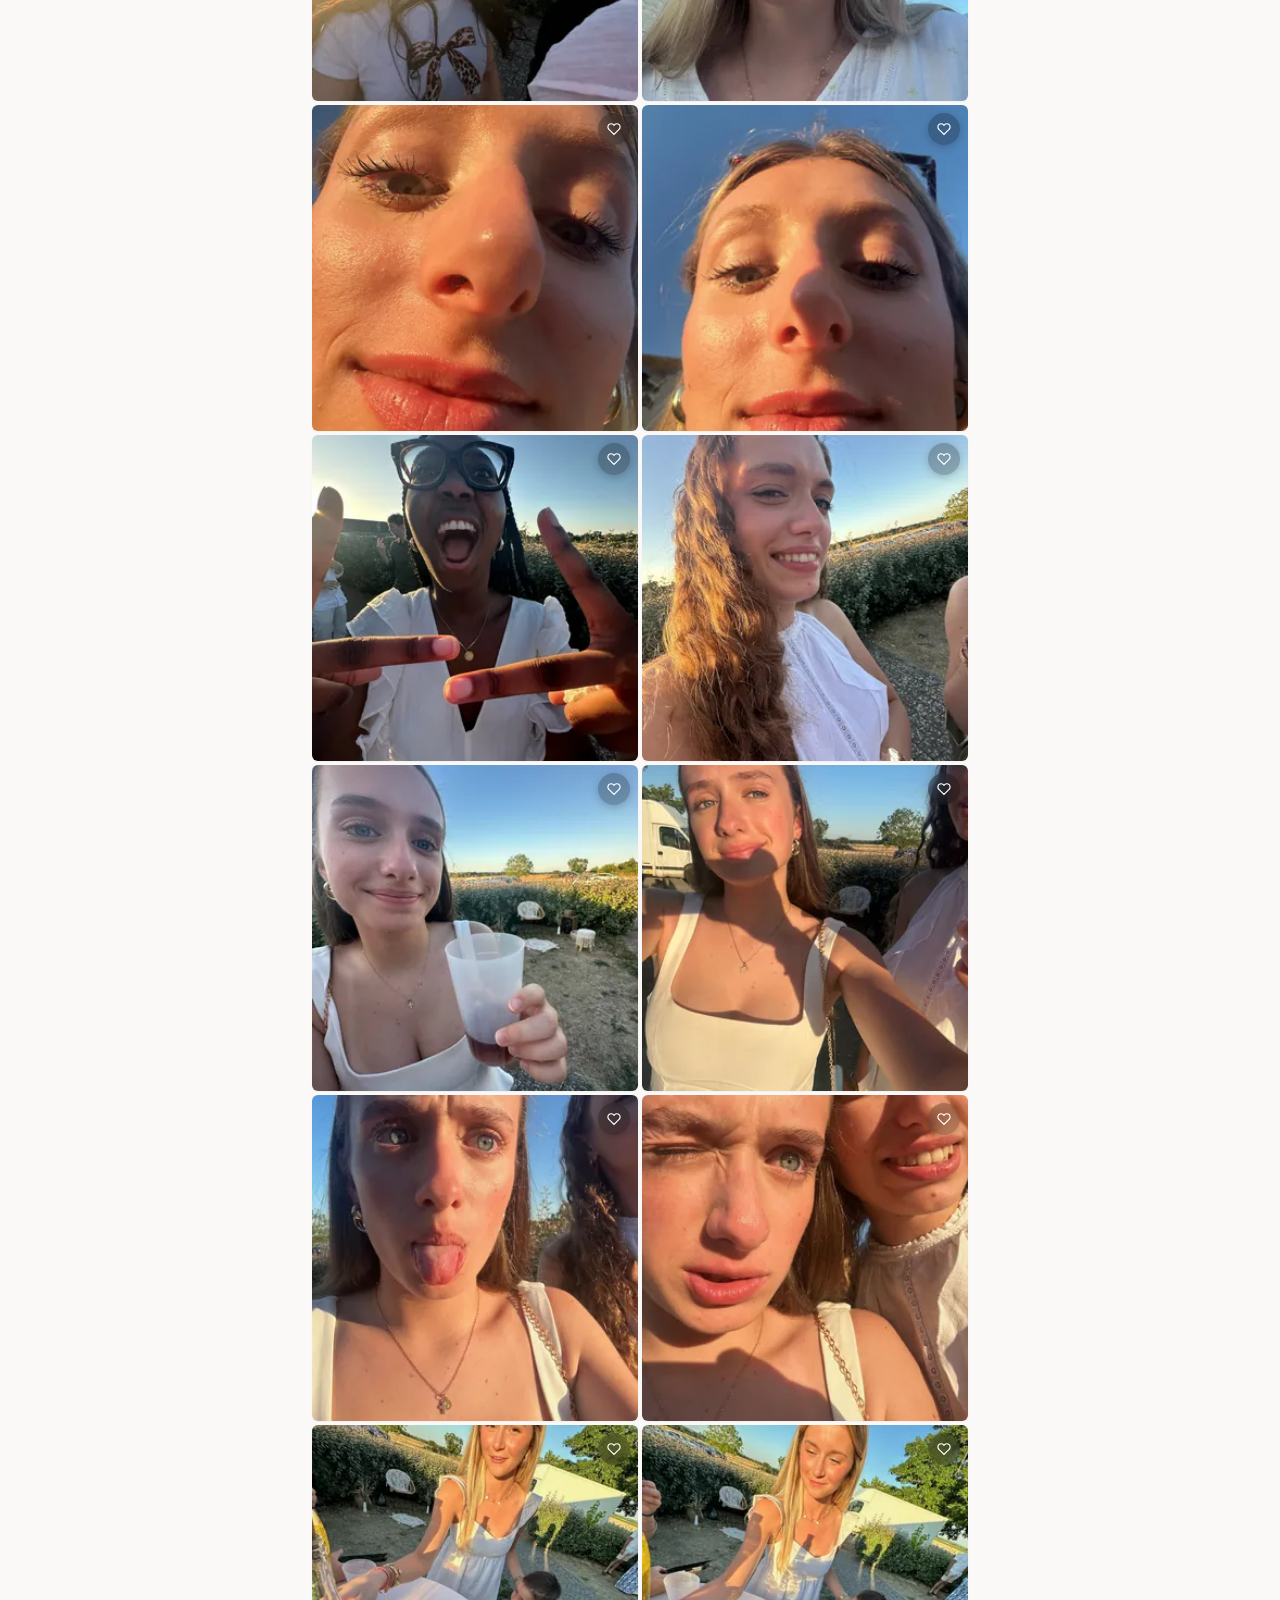
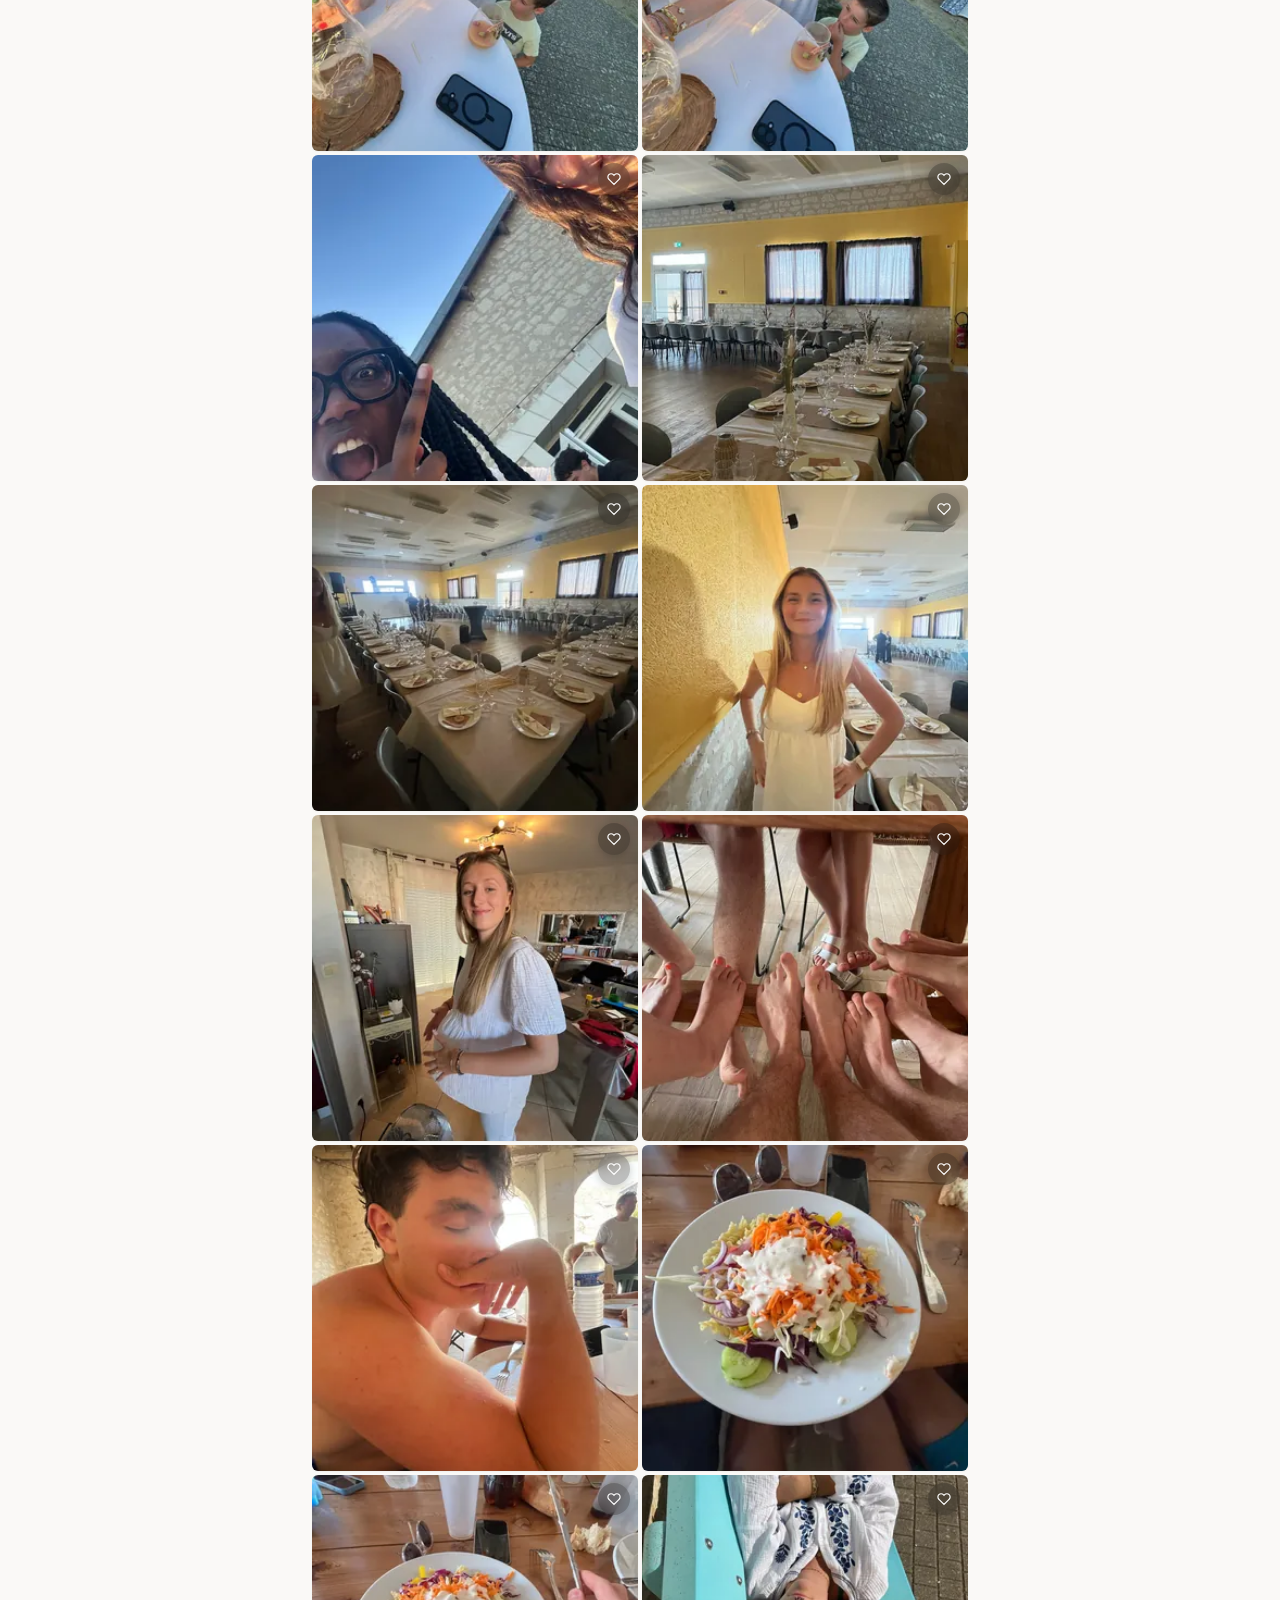
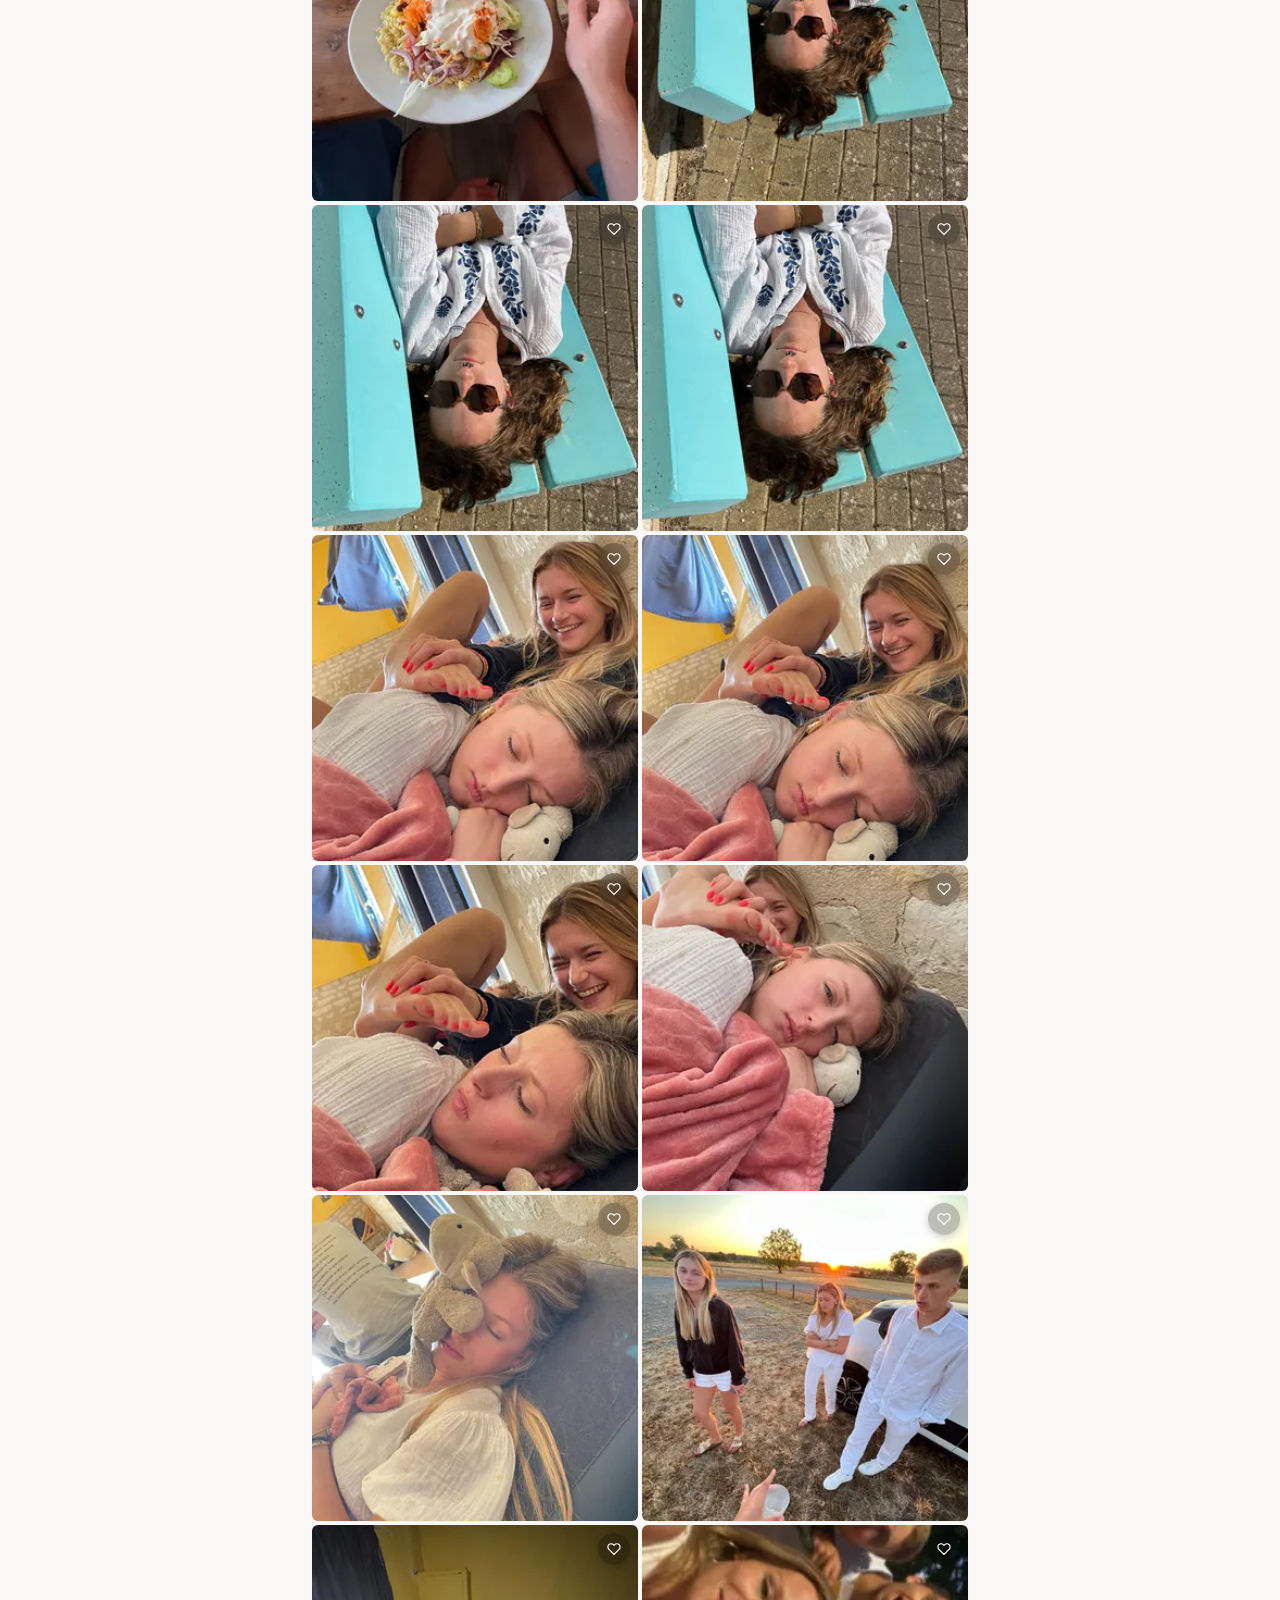
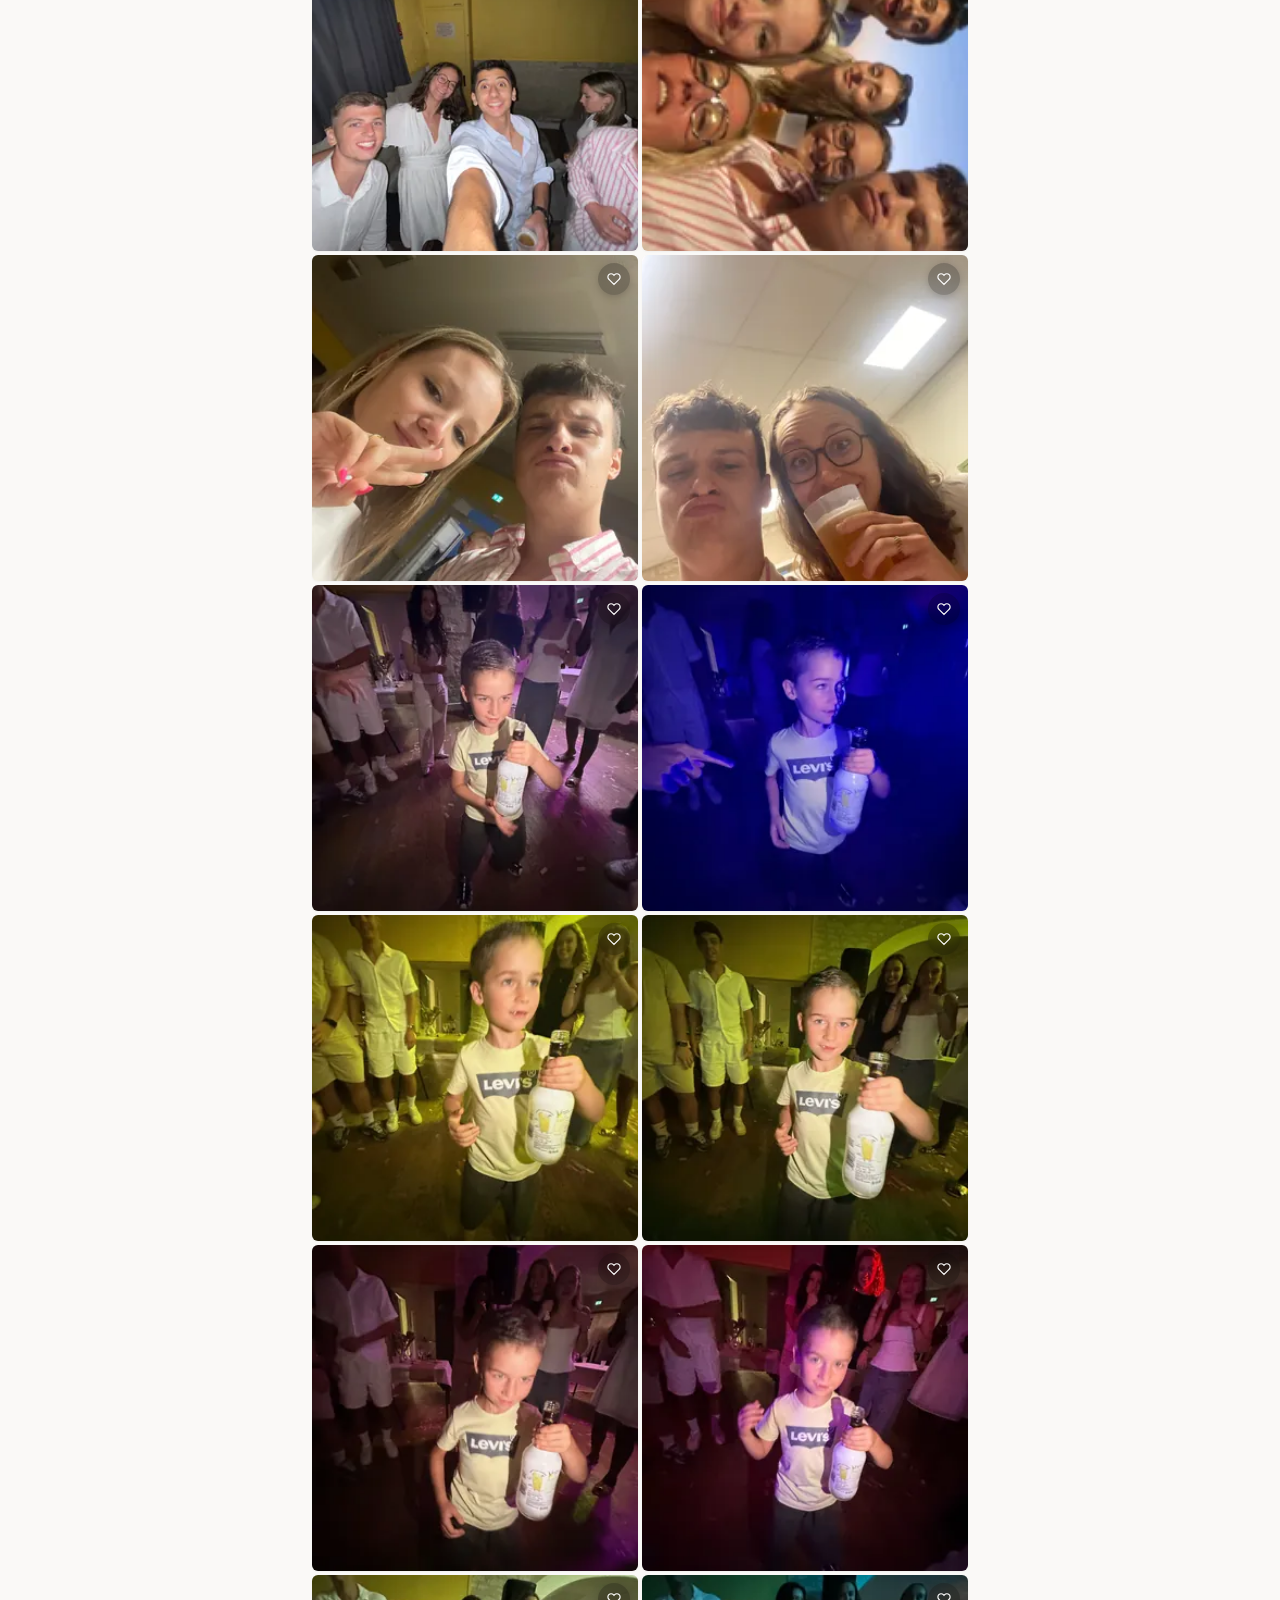
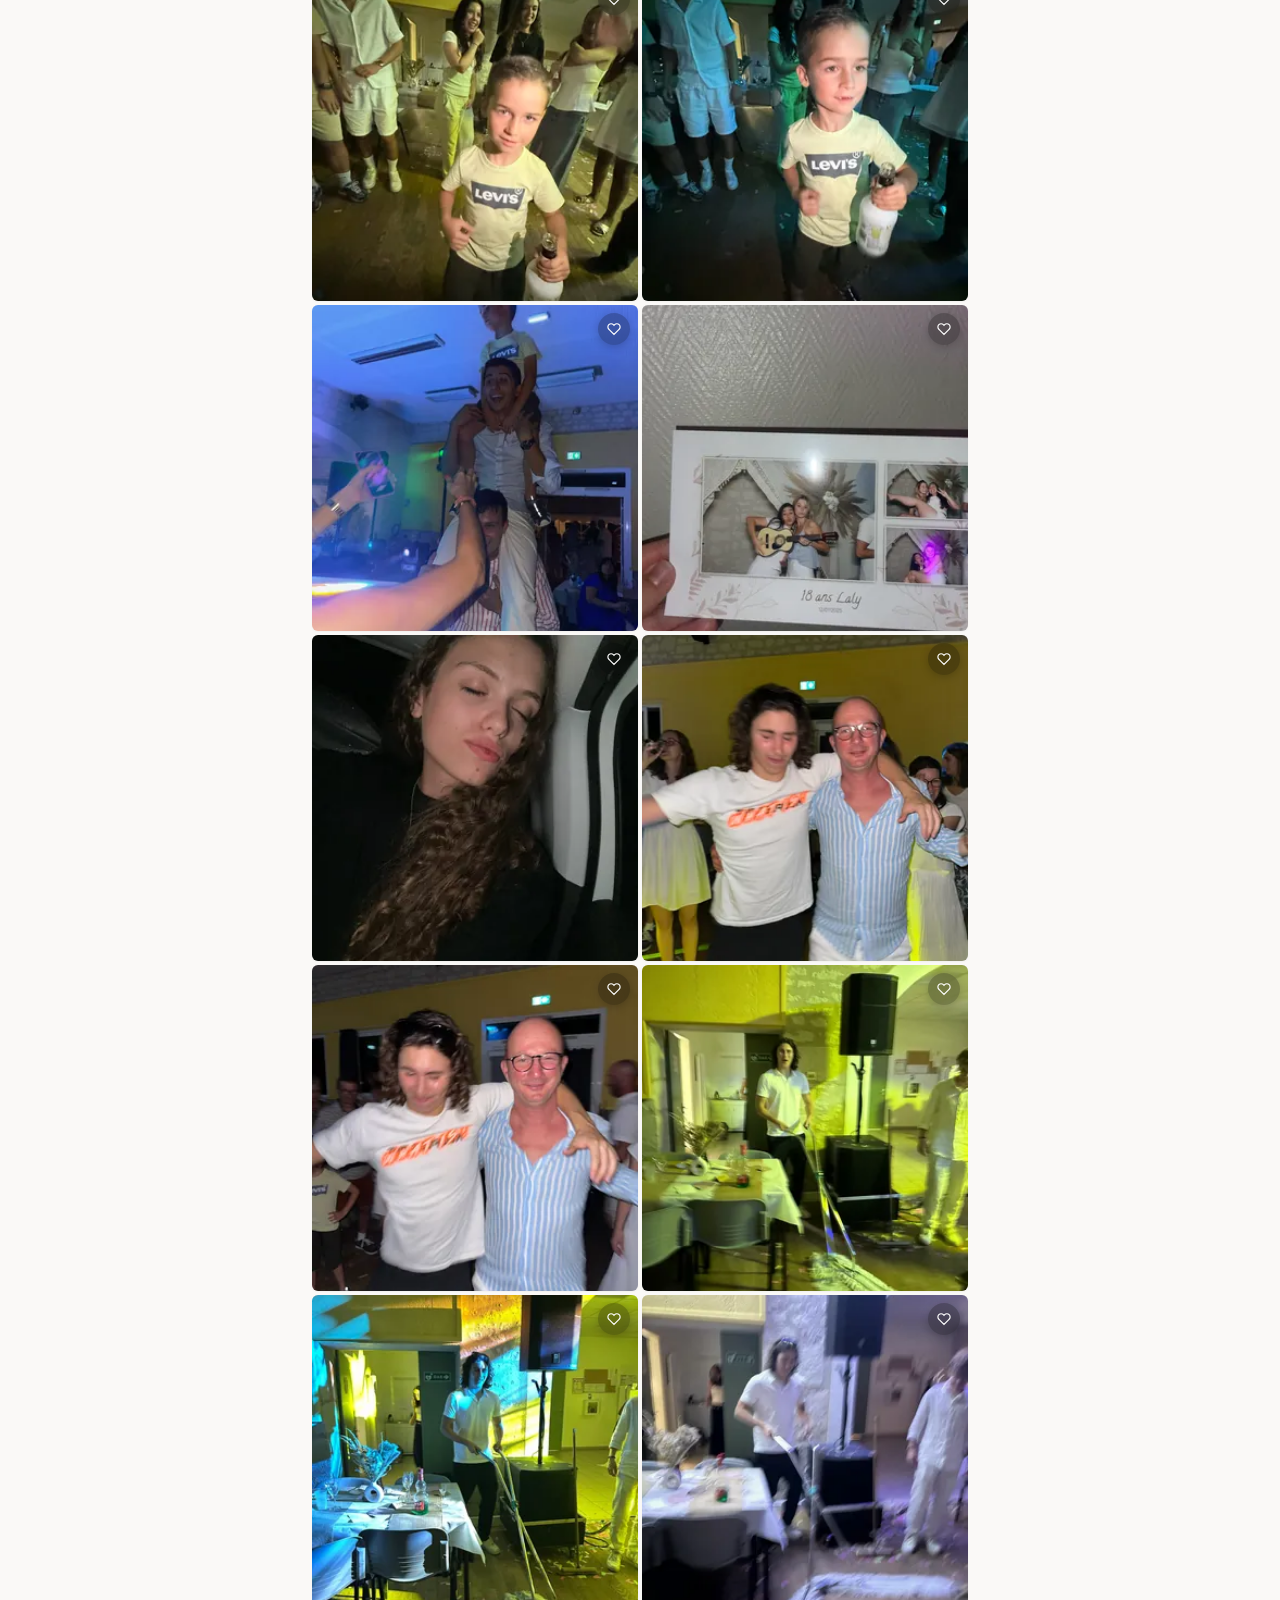
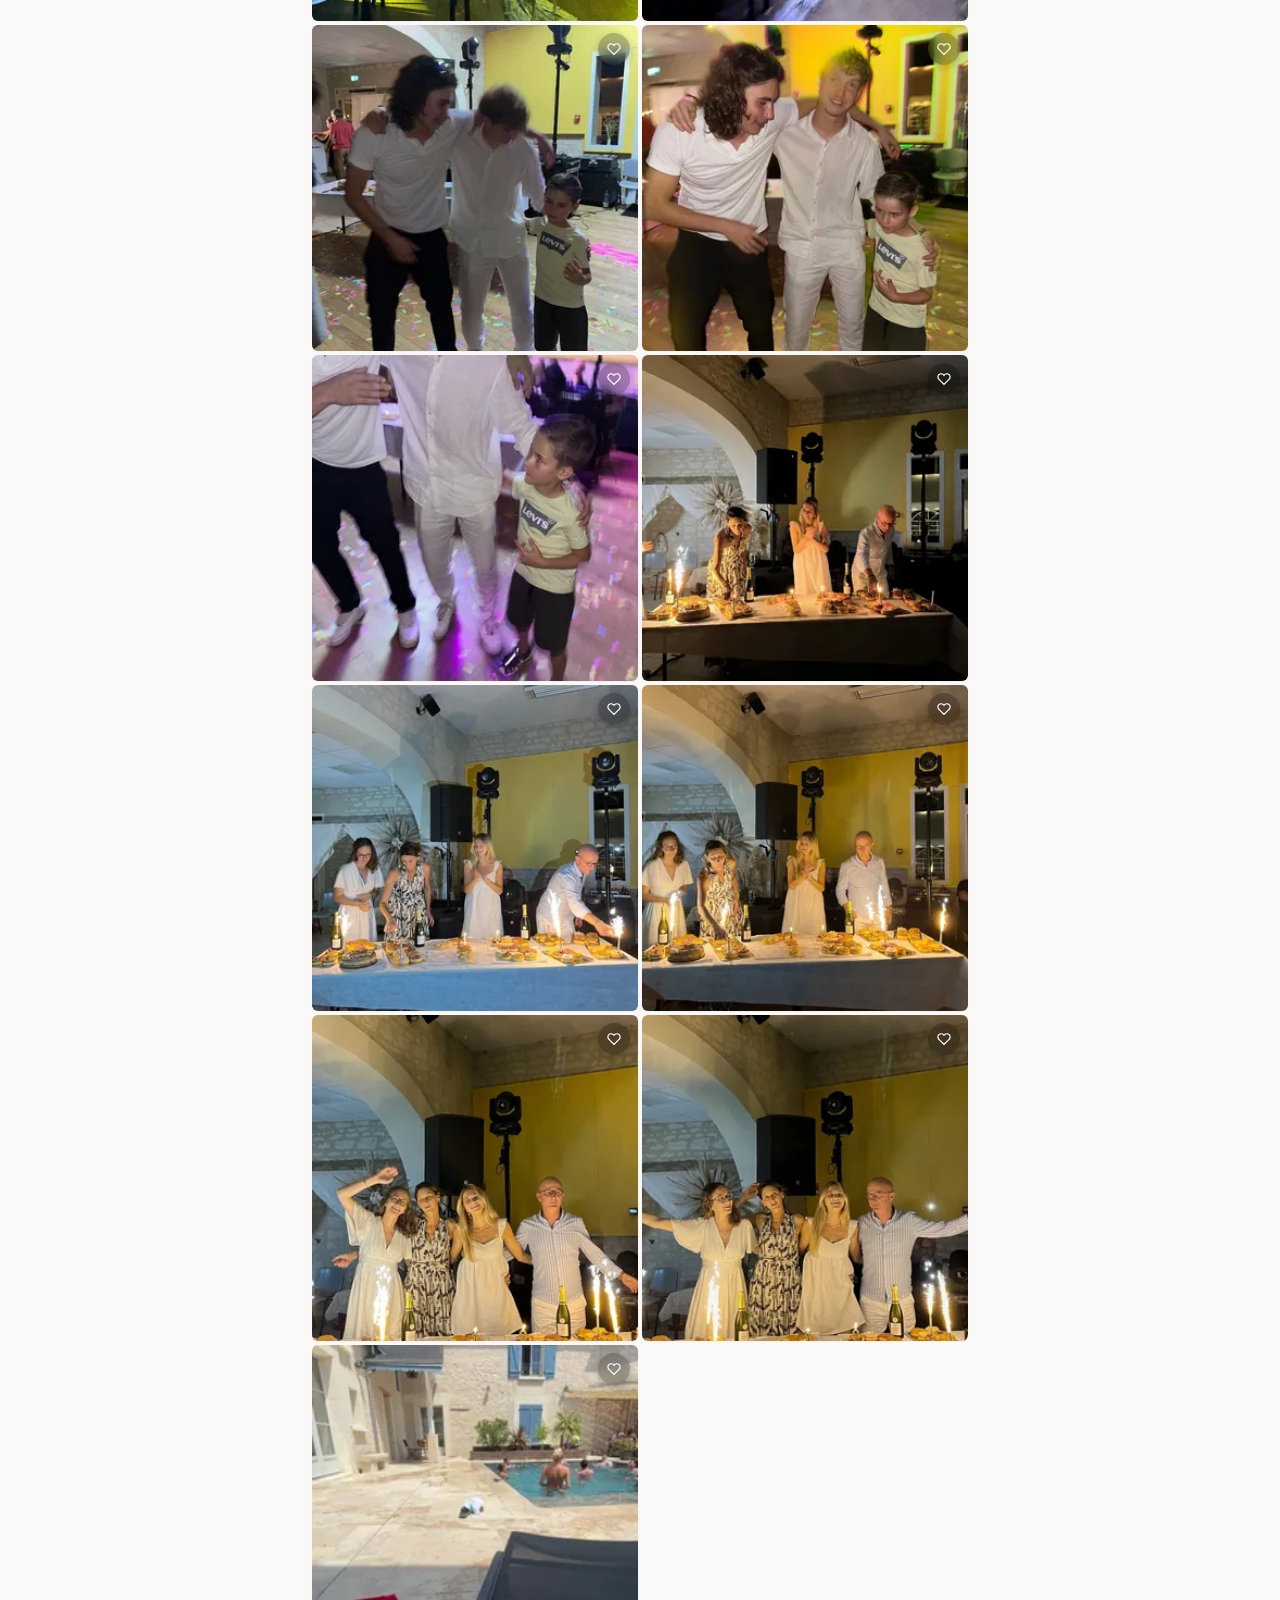
==== commit 001cf862: "v7" ====
--- a/index.html
+++ b/index.html
@@ -4,9 +4,43 @@
   <meta charset="UTF-8" />
   <meta name="viewport" content="width=device-width, initial-scale=1.0" />
   <title>Soirée Photos</title>
+  <link href="https://fonts.googleapis.com/css2?family=DM+Sans:wght@300;400;500&display=swap" rel="stylesheet">
+  <link rel="stylesheet" href="https://cdnjs.cloudflare.com/ajax/libs/font-awesome/6.4.0/css/all.min.css" />
   <link rel="stylesheet" href="style.css" />
 </head>
 <body>
+
+  <!-- PRELOADER -->
+  <div id="preloader">
+    <span id="load-perc">0%</span>
+    <p id="load-status">Initialisation...</p>
+  </div>
+
+  <!-- WELCOME SCREEN / SPLASH -->
+  <div id="welcome-screen" class="welcome-screen" data-photo-count="93">
+    <div class="welcome-bg" id="welcome-bg"></div>
+    <div class="welcome-content">
+      <h1 class="welcome-title">
+        <span class="word-reveal" style="--delay: 0s">Soirée</span>
+        <span class="word-reveal" style="--delay: 0.15s">de</span><br>
+        <span class="word-reveal" style="--delay: 0.3s">méchant</span>
+        <span class="word-reveal" style="--delay: 0.45s">salopard</span>
+        <span class="word-reveal" style="--delay: 0.6s">x3</span>
+      </h1>
+      <p class="photo-counter"><span id="photo-count">0</span> moments capturés</p>
+      <p class="welcome-date">22.02.2025</p>
+      <div class="preview-container">
+        <img id="preview-img" src="" alt="">
+        <div class="preview-overlay"><i class="fas fa-eye-slash"></i></div>
+      </div>
+      <button class="welcome-btn" onclick="enterGallery()">
+        <span>Découvrir l'album</span>
+        <svg viewBox="0 0 24 24" fill="none" stroke="currentColor" stroke-width="2">
+          <polyline points="9 18 15 12 9 6"/>
+        </svg>
+      </button>
+    </div>
+  </div>
 
   <!-- HEADER -->
   <div class="app">
@@ -14,7 +48,7 @@
       <div class="header-top">
         <div class="header-main">
           <h1 class="title">Soirée de méchant salopard x3</h1>
-          <p class="subtitle" id="subtitle">Chargement...</p>
+          <p class="subtitle" id="subtitle">Chargement... <span class="shortcut-hint" onclick="showShortcutsHelp(); return false;" title="Raccourcis clavier"><kbd>?</kbd></span></p>
         </div>
         <div class="header-actions">
           <button class="download-btn" id="downloadFavBtn" onclick="downloadFavorites()" style="display:none">
@@ -44,17 +78,17 @@
     <div class="stats-bar">
       <span class="stats-count" id="statsCount"></span>
       <div class="stats-actions">
+        <button class="slideshow-toggle" onclick="launchSlideshow()" title="Lancer le diaporama">
+          <svg viewBox="0 0 24 24" fill="none" stroke="currentColor" stroke-width="2">
+            <polygon points="5 3 19 12 5 21 5 3"/>
+          </svg>
+        </button>
         <button class="grid-toggle" onclick="toggleGrid()" title="Changer la taille des photos">
-          <svg viewBox="0 0 24 24" fill="none" stroke="currentColor" stroke-width="2" id="gridIcon">
+          <svg viewBox="0 0 24 24" fill="none" stroke="currentColor" stroke-width="2">
             <rect x="3" y="3" width="7" height="7" rx="1"/>
             <rect x="14" y="3" width="7" height="7" rx="1"/>
             <rect x="3" y="14" width="7" height="7" rx="1"/>
             <rect x="14" y="14" width="7" height="7" rx="1"/>
-          </svg>
-        </button>
-        <button class="slideshow-toggle" onclick="startSlideshow()" title="Lancer le diaporama">
-          <svg viewBox="0 0 24 24" fill="none" stroke="currentColor" stroke-width="2">
-            <polygon points="5 3 19 12 5 21 5 3"/>
           </svg>
         </button>
         <button class="sort-toggle" onclick="toggleSort()">
@@ -70,27 +104,33 @@
 
     <!-- GRILLE PHOTOS -->
     <main class="grid" id="photoGrid">
-      <div class="loading" id="loadingContainer">
-        <div class="progress-bar-container">
-          <div class="progress-bar" id="progressBar"></div>
-        </div>
-        <p class="progress-text" id="progressText">Chargement… 0/0 photos</p>
+      <div class="loading">
+        <div class="spinner"></div>
+        <p>Chargement des photos…</p>
       </div>
     </main>
   </div>
 
   <!-- LIGHTBOX -->
   <div class="lightbox" id="lightbox" onclick="handleLightboxClick(event)">
-    <button class="lightbox-close" onclick="closeLightbox()">✕</button>
     <div class="lightbox-inner">
-      <img id="lbImg" src="" alt="" />
+      <button class="lightbox-close" onclick="closeLightbox()">✕</button>
+      <div class="lb-progress-bar" id="lbProgressBar"><div class="lb-progress-fill" id="lbProgressFill"></div></div>
+      <div class="lb-img-wrapper" id="lbImgWrapper">
+        <img id="lbImg" src="" alt="" />
+      </div>
       <div class="lightbox-meta">
-        <p class="lightbox-caption" id="lbCaption"></p>
         <p class="lightbox-time" id="lbTime"></p>
       </div>
       <div class="lb-nav-container">
         <button class="lb-nav lb-prev" onclick="prevPhoto()">‹</button>
         <button class="lb-nav lb-next" onclick="nextPhoto()">›</button>
+      </div>
+      <div class="slideshow-speed-controls" id="slideshowSpeedControls" style="display:none">
+        <span class="speed-label">Vitesse :</span>
+        <button class="speed-btn" data-speed="2000" onclick="setSlideshowSpeed(2000)">2s</button>
+        <button class="speed-btn active" data-speed="4000" onclick="setSlideshowSpeed(4000)">4s</button>
+        <button class="speed-btn" data-speed="6000" onclick="setSlideshowSpeed(6000)">6s</button>
       </div>
       <div class="lightbox-actions">
         <button class="lb-btn fav-lb" id="lbFavBtn" onclick="toggleLightboxFav()">
@@ -118,7 +158,52 @@
     </div>
   </div>
 
+  <!-- LIVRE D'OR : Bouton flottant latéral -->
+  <button id="guestbook-toggle">
+    <span>Livre d'Or</span>
+    <span id="message-count" class="message-badge"></span>
+  </button>
+
+  <!-- LIVRE D'OR : Side Drawer -->
+  <aside id="guestbook-drawer">
+    <div class="drawer-header">
+      <h2>Livre d'Or</h2>
+      <button class="drawer-close" id="drawer-close">&times;</button>
+    </div>
+    <div class="drawer-content">
+      <form id="guestbook-form">
+        <input type="text" id="gb-name" placeholder="Ton nom" maxlength="30" required>
+        <textarea id="gb-message" placeholder="Ton message..." maxlength="280" rows="3" required></textarea>
+        <div class="gb-meta">
+          <span id="gb-char-count">0/280</span>
+          <button type="submit">Signer ✍️</button>
+        </div>
+      </form>
+      <div id="guestbook-list" class="guestbook-list">
+        <!-- Les messages apparaissent ici -->
+      </div>
+    </div>
+  </aside>
+
+  <footer class="site-footer">
+    <p class="footer-text">C'est tout pour cette fois... ou pas.</p>
+    <button class="share-btn" onclick="shareSite()">
+      <i class="fas fa-share-nodes"></i>
+      <span>Partager l'album</span>
+    </button>
+  </footer>
+
   <script src="https://cdnjs.cloudflare.com/ajax/libs/jszip/3.10.1/jszip.min.js"></script>
+  
+  <!-- Firebase SDK (v10+) -->
+  <script type="module">
+    import { initializeApp } from 'https://www.gstatic.com/firebasejs/10.7.1/firebase-app.js';
+    import { getDatabase, ref, push, onChildAdded } from 'https://www.gstatic.com/firebasejs/10.7.1/firebase-database.js';
+    
+    // Expose Firebase functions globally for app.js
+    window.firebaseApp = { initializeApp, getDatabase, ref, push, onChildAdded };
+  </script>
+  
   <script src="app.js"></script>
 </body>
-</html>
+</html>
--- a/style.css
+++ b/style.css
@@ -1,64 +1,364 @@
 /* ─── RESET & BASE ─────────────────────────────────────── */
 *, *::before, *::after { box-sizing: border-box; margin: 0; padding: 0; }
 
+/* ─── PRELOADER ─────────────────────────────────────────── */
+#preloader {
+  position: fixed;
+  inset: 0;
+  z-index: 10000;
+  background: #000;
+  display: flex;
+  flex-direction: column;
+  align-items: center;
+  justify-content: center;
+  transition: opacity 0.8s ease;
+}
+
+#preloader.hidden {
+  opacity: 0;
+  pointer-events: none;
+}
+
+#load-perc {
+  font-family: var(--font);
+  font-size: 72px;
+  font-weight: 300;
+  color: #fff;
+  letter-spacing: -0.02em;
+}
+
+#load-status {
+  font-family: var(--font);
+  font-size: 14px;
+  color: rgba(255, 255, 255, 0.6);
+  margin-top: 16px;
+  letter-spacing: 0.1em;
+  text-transform: uppercase;
+}
+
+/* ─── WELCOME SCREEN / SPLASH ───────────────────────────── */
+.welcome-screen {
+  position: fixed;
+  inset: 0;
+  z-index: 9999;
+  display: flex;
+  align-items: center;
+  justify-content: center;
+  overflow: hidden;
+  transition: transform 0.6s cubic-bezier(0.4, 0, 0.2, 1), opacity 0.4s ease;
+}
+
+.welcome-screen.hidden {
+  transform: translateY(-100%);
+  opacity: 0;
+  pointer-events: none;
+}
+
+/* Elastic Exit Animation (Curtain Effect) */
+.welcome-screen.curtain-exit {
+  transition: transform 0.8s cubic-bezier(0.68, -0.55, 0.265, 1.55), opacity 0.5s ease;
+}
+
+.welcome-bg {
+  position: absolute;
+  inset: -40px;
+  background: 
+    linear-gradient(180deg, rgba(0,0,0,0.3) 0%, rgba(0,0,0,0.6) 100%),
+    url('photos/IMG_8609.JPG') center/cover no-repeat;
+  filter: blur(20px) brightness(0.7);
+  transform: scale(1.1) translate3d(0, 0, 0);
+  will-change: transform;
+  transition: transform 0.1s ease-out;
+}
+
+.welcome-content {
+  position: relative;
+  z-index: 1;
+  text-align: center;
+  padding: 40px 24px;
+  max-width: 400px;
+}
+
+.welcome-title {
+  font-family: var(--font);
+  font-size: 42px;
+  font-weight: 700;
+  color: #ffffff;
+  line-height: 1.1;
+  letter-spacing: -0.02em;
+  margin-bottom: 16px;
+  text-shadow: 0 4px 20px rgba(0,0,0,0.3);
+}
+
+/* Text Reveal Animation - only starts with .start-anim */
+.word-reveal {
+  display: inline-block;
+  opacity: 0;
+  filter: blur(10px);
+  transform: translateY(30px);
+}
+
+.welcome-screen.start-anim .word-reveal {
+  animation: textReveal 0.8s cubic-bezier(0.25, 0.46, 0.45, 0.94) forwards;
+  animation-delay: var(--delay, 0s);
+}
+
+@keyframes textReveal {
+  0% {
+    opacity: 0;
+    filter: blur(10px);
+    transform: translateY(30px);
+  }
+  100% {
+    opacity: 1;
+    filter: blur(0);
+    transform: translateY(0);
+  }
+}
+
+/* Photo Counter - hidden by default */
+.photo-counter {
+  font-family: var(--font);
+  font-size: 16px;
+  font-weight: 400;
+  color: rgba(255,255,255,0.8);
+  margin-bottom: 8px;
+  letter-spacing: 0.02em;
+  opacity: 0;
+  transform: translateY(10px);
+  transition: opacity 0.5s ease, transform 0.5s ease;
+}
+
+.welcome-screen.start-anim .photo-counter {
+  opacity: 1;
+  transform: translateY(0);
+}
+
+.photo-counter #photo-count {
+  font-weight: 600;
+  font-size: 20px;
+  color: #ffffff;
+}
+
+.welcome-date {
+  font-family: var(--font);
+  font-size: 18px;
+  font-weight: 400;
+  color: rgba(255,255,255,0.7);
+  margin-bottom: 12px;
+  letter-spacing: 0.1em;
+  text-transform: uppercase;
+}
+
+/* Preview Container */
+.preview-container {
+  position: relative;
+  width: 230px;
+  height: 230px;
+  margin: 20px auto;
+  border-radius: 24px;
+  overflow: hidden;
+  isolation: isolate;
+  -webkit-mask-image: -webkit-radial-gradient(white, black);
+  mask-image: radial-gradient(white, black);
+  -webkit-user-select: none;
+  -webkit-touch-callout: none;
+  user-select: none;
+  cursor: pointer;
+  touch-action: manipulation;
+}
+
+#preview-img {
+  width: 100%;
+  height: 100%;
+  object-fit: cover;
+  filter: blur(15px);
+  transition: filter 0.3s ease;
+  pointer-events: none;
+}
+
+.preview-overlay {
+  position: absolute;
+  inset: 0;
+  display: flex;
+  align-items: center;
+  justify-content: center;
+  color: white;
+  font-size: 2.5rem;
+  opacity: 1;
+  transition: opacity 0.3s ease;
+  pointer-events: none;
+}
+
+/* Logique de défloutage (simple et robuste) */
+.preview-container:active #preview-img,
+.preview-container.active #preview-img {
+  filter: blur(0) !important;
+}
+
+.preview-container:active .preview-overlay,
+.preview-container.active .preview-overlay {
+  opacity: 0 !important;
+}
+
+@media (max-width: 480px) {
+  .preview-container {
+    width: 60vw;
+    height: 60vw;
+  }
+}
+
+.welcome-btn {
+  display: inline-flex;
+  align-items: center;
+  justify-content: center;
+  gap: 12px;
+  width: 100%;
+  max-width: 280px;
+  padding: 18px 32px;
+  background: rgba(255,255,255,0.15);
+  backdrop-filter: blur(20px);
+  -webkit-backdrop-filter: blur(20px);
+  border: 1px solid rgba(255,255,255,0.2);
+  border-radius: 16px;
+  color: #ffffff;
+  font-family: var(--font);
+  font-size: 17px;
+  font-weight: 600;
+  cursor: pointer;
+  transition: all 0.3s ease;
+  box-shadow: 0 8px 32px rgba(0,0,0,0.3);
+}
+
+.welcome-btn:hover {
+  background: rgba(255,255,255,0.25);
+  transform: translateY(-2px);
+  box-shadow: 0 12px 40px rgba(0,0,0,0.4);
+}
+
+.welcome-btn:active {
+  transform: translateY(0);
+  box-shadow: 0 4px 16px rgba(0,0,0,0.3);
+}
+
+.welcome-btn svg {
+  width: 20px;
+  height: 20px;
+  stroke-width: 2.5;
+  transition: transform 0.3s ease;
+}
+
+.welcome-btn:hover svg {
+  transform: translateX(4px);
+}
+
+/* Bloque le scroll quand le splash est visible */
+body.splash-open {
+  overflow: hidden;
+  height: 100vh;
+}
+
+@media (max-width: 480px) {
+  .welcome-title {
+    font-size: 36px;
+  }
+  .welcome-date {
+    font-size: 16px;
+    margin-bottom: 40px;
+  }
+  .welcome-btn {
+    padding: 16px 28px;
+    font-size: 16px;
+  }
+}
+
 :root {
-  --bg: #f5f4f0;
+  --font: 'DM Sans', sans-serif;
+
+  /* Palette Light - plus chaleureuse */
+  --bg: #faf9f7;
   --surface: #ffffff;
-  --surface2: #f0ede8;
-  --border: rgba(0,0,0,0.08);
-  --border-strong: rgba(0,0,0,0.15);
-  --text: #1a1917;
-  --text-secondary: #6b6860;
-  --text-muted: #a09d97;
-  --accent: #1a1917;
-  --danger: #c94040;
-  --radius-sm: 8px;
+  --surface2: #f5f4f2;
+  --surface-rgb: 255, 255, 255;
+  --text: #1a1a1a;
+  --text-secondary: #5a5a5a;
+  --text-muted: #8a8a8a;
+  --border: rgba(0,0,0,0.06);
+  --border-strong: rgba(0,0,0,0.12);
+  --accent: #1a1a1a;
+  --danger: #e74c3c;
+  --shadow-sm: 0 1px 2px rgba(0,0,0,0.04);
+  --shadow-md: 0 4px 12px rgba(0,0,0,0.08);
+  --shadow-lg: 0 8px 24px rgba(0,0,0,0.12);
+  --radius-sm: 6px;
   --radius-md: 12px;
-  --radius-lg: 18px;
-  --font: 'Georgia', serif;
-  --font-ui: system-ui, -apple-system, sans-serif;
-  --shadow: 0 1px 3px rgba(0,0,0,0.08), 0 4px 12px rgba(0,0,0,0.05);
+  --radius-lg: 16px;
 }
 
 @media (prefers-color-scheme: dark) {
   :root {
-    --bg: #111110;
-    --surface: #1c1c1a;
-    --surface2: #252522;
-    --border: rgba(255,255,255,0.08);
-    --border-strong: rgba(255,255,255,0.15);
-    --text: #f0ede8;
-    --text-secondary: #9a9890;
-    --text-muted: #5a5855;
-    --accent: #f0ede8;
-    --shadow: 0 1px 3px rgba(0,0,0,0.3), 0 4px 12px rgba(0,0,0,0.2);
+    --bg: #0d0d0d;
+    --surface: #141414;
+    --surface2: #1f1f1f;
+    --surface-rgb: 20, 20, 20;
+    --text: #f5f5f5;
+    --text-secondary: #b0b0b0;
+    --text-muted: #707070;
+    --border: rgba(255,255,255,0.06);
+    --border-strong: rgba(255,255,255,0.12);
+    --accent: #f5f5f5;
+    --danger: #ff6b6b;
+    --shadow-sm: 0 1px 2px rgba(0,0,0,0.2);
+    --shadow-md: 0 4px 12px rgba(0,0,0,0.3);
+    --shadow-lg: 0 8px 24px rgba(0,0,0,0.4);
   }
 }
 
 html { font-size: 16px; -webkit-text-size-adjust: 100%; }
 
 body {
-  font-family: var(--font-ui);
+  font-family: var(--font);
+  font-weight: 400;
   background: var(--bg);
   color: var(--text);
   min-height: 100vh;
+  -webkit-font-smoothing: antialiased;
+  -moz-osx-font-smoothing: grayscale;
 }
 
 /* ─── LAYOUT ────────────────────────────────────────────── */
 .app {
-  max-width: 500px;
+  max-width: 680px;
   margin: 0 auto;
-  padding-bottom: 40px;
-}
-
-/* ─── HEADER ────────────────────────────────────────────── */
+  padding-bottom: 60px;
+  padding-top: 8px;
+}
+
+/* ─── HEADER ─────────────────────────────────────────────── */
 .header {
+  padding: 16px 20px;
   background: var(--surface);
   border-bottom: 1px solid var(--border);
-  padding: 16px;
   position: sticky;
   top: 0;
-  z-index: 50;
+  z-index: 100;
+  transition: all 0.3s ease;
+  border-radius: 0 0 var(--radius-md) var(--radius-md);
+  margin: 0 8px;
+}
+
+/* Header glassmorphism au scroll */
+.header.scrolled {
+  background: rgba(var(--surface-rgb, 248, 248, 246), 0.92);
+  backdrop-filter: blur(20px);
+  -webkit-backdrop-filter: blur(20px);
+  box-shadow: var(--shadow-md);
+  margin: 0;
+  border-radius: 0;
+}
+
+[data-theme="dark"] .header.scrolled {
+  background: rgba(var(--surface-rgb, 10, 10, 10), 0.85);
 }
 
 .header-top {
@@ -66,12 +366,12 @@
   align-items: center;
   justify-content: space-between;
   gap: 16px;
-  margin-bottom: 0;
-}
-
-.header-main {
-  flex: 1;
-  min-width: 0;
+}
+
+.header-main { 
+  display: flex; 
+  flex-direction: column; 
+  gap: 2px; 
 }
 
 .header-actions {
@@ -83,39 +383,79 @@
 
 .title {
   font-family: var(--font);
-  font-size: 22px;
-  font-weight: normal;
+  font-size: 26px;
+  font-weight: 500;
   letter-spacing: -0.3px;
   color: var(--text);
+  line-height: 1.2;
 }
 
 .subtitle {
-  font-size: 12px;
+  font-family: var(--font);
+  font-size: 13px;
+  font-weight: 400;
   color: var(--text-muted);
-  margin-top: 2px;
-  font-family: var(--font-ui);
+  margin-top: 6px;
+  display: flex;
+  align-items: center;
+  gap: 8px;
+}
+
+.shortcut-hint {
+  display: inline-flex;
+  align-items: center;
+  gap: 4px;
+  margin-left: 8px;
+  font-size: 10px;
+  color: var(--text-muted);
+  cursor: help;
+  opacity: 0.7;
+  transition: opacity 0.2s ease;
+}
+
+.shortcut-hint:hover {
+  opacity: 1;
+}
+
+.shortcut-hint kbd {
+  display: inline-flex;
+  align-items: center;
+  justify-content: center;
+  width: 16px;
+  height: 16px;
+  background: var(--surface2);
+  border: 1px solid var(--border);
+  border-radius: 4px;
+  font-size: 9px;
+  font-family: var(--font);
 }
 
 /* ─── BOUTON TÉLÉCHARGER TOUT ───────────────────────────── */
 .download-btn {
   display: inline-flex;
   align-items: center;
-  gap: 6px;
+  gap: 8px;
   background: var(--accent);
   color: var(--surface);
   border: none;
-  border-radius: var(--radius-sm);
-  padding: 8px 12px;
+  border-radius: 100px;
+  padding: 10px 18px;
   font-size: 12px;
   font-weight: 500;
-  font-family: var(--font-ui);
+  font-family: var(--font);
+  letter-spacing: 0.01em;
   cursor: pointer;
   white-space: nowrap;
   flex-shrink: 0;
-  transition: opacity 0.15s;
-}
-.download-btn:hover { opacity: 0.75; }
-.download-btn svg { width: 14px; height: 14px; flex-shrink: 0; }
+  transition: all 0.2s ease;
+  box-shadow: var(--shadow-sm);
+}
+.download-btn:hover { 
+  opacity: 0.85; 
+  transform: translateY(-1px);
+  box-shadow: var(--shadow-md);
+}
+.download-btn svg { width: 14px; height: 14px; flex-shrink: 0; stroke-width: 2; }
 
 /* ─── BARRE DE RECHERCHE ────────────────────────────────── */
 .search-bar {
@@ -124,20 +464,21 @@
   gap: 8px;
   background: var(--surface2);
   border: 1px solid var(--border);
-  border-radius: var(--radius-md);
-  padding: 9px 12px;
-  transition: border-color 0.15s;
+  border-radius: 100px;
+  padding: 9px 14px;
+  transition: border-color 0.2s ease;
 }
 .search-bar:focus-within { border-color: var(--border-strong); }
-.search-bar svg { width: 15px; height: 15px; color: var(--text-muted); flex-shrink: 0; }
+.search-bar svg { width: 14px; height: 14px; color: var(--text-muted); flex-shrink: 0; stroke-width: 1.5; }
 .search-bar input {
   border: none;
   background: transparent;
-  font-size: 14px;
+  font-size: 13px;
   color: var(--text);
   width: 100%;
   outline: none;
-  font-family: var(--font-ui);
+  font-family: var(--font);
+  font-weight: 400;
 }
 .search-bar input::placeholder { color: var(--text-muted); }
 .clear-btn {
@@ -145,16 +486,18 @@
   background: none;
   color: var(--text-muted);
   cursor: pointer;
-  font-size: 13px;
+  font-size: 12px;
   padding: 0;
   flex-shrink: 0;
-}
+  transition: color 0.2s ease;
+}
+.clear-btn:hover { color: var(--text); }
 
 /* ─── FILTRES ────────────────────────────────────────────── */
 .filters {
   display: flex;
-  gap: 6px;
-  padding: 12px 16px;
+  gap: 8px;
+  padding: 14px 16px;
   overflow-x: auto;
   scrollbar-width: none;
   background: var(--surface);
@@ -164,23 +507,31 @@
 
 .filter-chip {
   flex-shrink: 0;
-  padding: 5px 13px;
-  border-radius: 20px;
+  padding: 8px 16px;
+  border-radius: 100px;
   font-size: 12px;
   font-weight: 500;
-  font-family: var(--font-ui);
-  cursor: pointer;
-  border: 1px solid var(--border-strong);
-  background: transparent;
+  font-family: var(--font);
+  letter-spacing: 0.02em;
+  cursor: pointer;
+  border: 1px solid var(--border);
+  background: var(--surface);
+  color: var(--text-muted);
+  transition: all 0.2s ease;
+  white-space: nowrap;
+  box-shadow: var(--shadow-sm);
+}
+.filter-chip:hover { 
+  border-color: var(--border-strong); 
   color: var(--text-secondary);
-  transition: all 0.15s;
-  white-space: nowrap;
-}
-.filter-chip:hover { border-color: var(--text-muted); color: var(--text); }
+  transform: translateY(-1px);
+  box-shadow: var(--shadow-md);
+}
 .filter-chip.active {
-  background: var(--accent);
+  background: var(--text);
   color: var(--surface);
-  border-color: var(--accent);
+  border-color: var(--text);
+  box-shadow: var(--shadow-md);
 }
 
 .fav-chip-count {
@@ -193,7 +544,7 @@
   background: var(--danger);
   color: #fff;
   font-size: 9px;
-  font-weight: 600;
+  font-weight: 500;
   margin-left: 4px;
   vertical-align: middle;
 }
@@ -203,47 +554,62 @@
   display: flex;
   align-items: center;
   justify-content: space-between;
-  padding: 10px 16px;
-}
-.stats-count { font-size: 12px; color: var(--text-muted); }
+  padding: 12px 16px;
+  background: var(--surface);
+  border-bottom: 1px solid var(--border);
+}
+.stats-count {
+  font-size: 12px;
+  font-family: var(--font);
+  font-weight: 500;
+  letter-spacing: 0.02em;
+  color: var(--text-secondary);
+}
 .sort-toggle {
   display: flex;
   align-items: center;
-  gap: 5px;
+  gap: 6px;
   font-size: 12px;
+  font-family: var(--font);
+  font-weight: 500;
   color: var(--text-secondary);
   cursor: pointer;
-  background: none;
-  border: none;
-  font-family: var(--font-ui);
+  background: var(--surface2);
+  border: 1px solid var(--border);
+  border-radius: 100px;
+  padding: 8px 14px;
+  transition: all 0.2s ease;
+  box-shadow: var(--shadow-sm);
+}
+.sort-toggle:hover {
+  border-color: var(--border-strong);
+  color: var(--text);
+  box-shadow: var(--shadow-md);
+}
+.stats-actions {
+  display: flex;
+  align-items: center;
+  gap: 12px;
+}
+
+.grid-toggle {
+  display: flex;
+  align-items: center;
+  justify-content: center;
+  width: 36px;
+  height: 36px;
+  border-radius: 100px;
+  border: 1px solid var(--border);
+  background: var(--surface2);
+  color: var(--text-secondary);
+  cursor: pointer;
   padding: 0;
-}
-.sort-toggle:hover { color: var(--text); }
-.sort-toggle svg { width: 14px; height: 14px; }
-
-.stats-actions {
-  display: flex;
-  align-items: center;
-  gap: 12px;
-}
-
-.grid-toggle {
-  display: flex;
-  align-items: center;
-  justify-content: center;
-  width: 28px;
-  height: 28px;
-  border-radius: var(--radius-sm);
-  border: 1px solid var(--border);
-  background: var(--surface);
-  color: var(--text-secondary);
-  cursor: pointer;
-  padding: 0;
-  transition: all 0.15s;
+  transition: all 0.2s ease;
 }
 .grid-toggle:hover {
   border-color: var(--border-strong);
   color: var(--text);
+  background: var(--surface);
 }
 .grid-toggle svg {
   width: 16px;
@@ -254,43 +620,48 @@
   display: flex;
   align-items: center;
   justify-content: center;
-  width: 28px;
-  height: 28px;
-  border-radius: var(--radius-sm);
+  width: 36px;
+  height: 36px;
+  border-radius: 100px;
   border: 1px solid var(--border);
-  background: var(--surface);
+  background: var(--surface2);
   color: var(--text-secondary);
   cursor: pointer;
   padding: 0;
-  transition: all 0.15s;
+  transition: all 0.2s ease;
+  box-shadow: var(--shadow-sm);
 }
 .slideshow-toggle:hover {
   border-color: var(--border-strong);
   color: var(--text);
+  background: var(--surface);
+  box-shadow: var(--shadow-md);
+  transform: translateY(-1px);
 }
 .slideshow-toggle svg {
   width: 16px;
   height: 16px;
+  stroke-width: 2;
 }
 
 /* ─── GRILLE PHOTOS ──────────────────────────────────────── */
 .grid {
   display: grid;
-  gap: 3px;
-  padding: 0 3px;
-}
-
-.grid.grid-2 {
   grid-template-columns: repeat(2, 1fr);
-}
-
-.grid.grid-3 {
-  grid-template-columns: repeat(3, 1fr);
-}
-
-.grid.grid-4 {
-  grid-template-columns: repeat(4, 1fr);
-}
+  gap: 4px;
+  padding: 0 12px;
+  align-items: start;
+  opacity: 0;
+  animation: gridReveal 0.6s ease forwards;
+}
+
+@keyframes gridReveal {
+  to { opacity: 1; }
+}
+
+.grid.grid-2 { grid-template-columns: repeat(2, 1fr); }
+.grid.grid-3 { grid-template-columns: repeat(3, 1fr); }
+.grid.grid-4 { grid-template-columns: repeat(4, 1fr); }
 
 /* ─── CARTE PHOTO ────────────────────────────────────────── */
 .photo-card {
@@ -298,47 +669,91 @@
   aspect-ratio: 1;
   cursor: pointer;
   overflow: hidden;
-  border-radius: 4px;
+  border-radius: var(--radius-sm);
   background: var(--surface2);
-}
+  box-shadow: var(--shadow-sm);
+  transform: translateY(20px) scale(0.96);
+  opacity: 0;
+  animation: cardReveal 0.5s cubic-bezier(0.25, 0.46, 0.45, 0.94) forwards;
+  transition: box-shadow 0.3s ease, transform 0.3s ease;
+}
+
+.photo-card:hover {
+  box-shadow: var(--shadow-md);
+  transform: translateY(0) scale(1);
+}
+
+@keyframes cardReveal {
+  to {
+    transform: translateY(0) scale(1);
+    opacity: 1;
+  }
+}
+
+/* Animation staggered selon l'index */
+.photo-card:nth-child(1) { animation-delay: 0.02s; }
+.photo-card:nth-child(2) { animation-delay: 0.04s; }
+.photo-card:nth-child(3) { animation-delay: 0.06s; }
+.photo-card:nth-child(4) { animation-delay: 0.08s; }
+.photo-card:nth-child(5) { animation-delay: 0.10s; }
+.photo-card:nth-child(6) { animation-delay: 0.12s; }
+.photo-card:nth-child(7) { animation-delay: 0.14s; }
+.photo-card:nth-child(8) { animation-delay: 0.16s; }
+.photo-card:nth-child(9) { animation-delay: 0.18s; }
+.photo-card:nth-child(10) { animation-delay: 0.20s; }
+.photo-card:nth-child(11) { animation-delay: 0.22s; }
+.photo-card:nth-child(12) { animation-delay: 0.24s; }
+.photo-card:nth-child(n+13) { animation-delay: 0.26s; }
 
 .photo-card img {
   width: 100%;
   height: 100%;
   object-fit: cover;
   display: block;
-  transition: transform 0.3s ease;
-}
-.photo-card:hover img { transform: scale(1.04); }
+  transition: transform 0.5s cubic-bezier(0.25, 0.46, 0.45, 0.94);
+}
+
+/* Effet zoom subtil au hover */
+.photo-card:hover img {
+  transform: scale(1.12);
+}
+
+/* Overlay dégradé au hover */
+.photo-card::after {
+  content: '';
+  position: absolute;
+  inset: 0;
+  background: linear-gradient(to bottom, transparent 50%, rgba(0,0,0,0.4) 100%);
+  opacity: 0;
+  transition: opacity 0.3s ease;
+  pointer-events: none;
+}
+
+.photo-card:hover::after {
+  opacity: 1;
+}
 
 .photo-overlay {
   position: absolute;
   inset: 0;
-  background: linear-gradient(to top, rgba(0,0,0,0.6) 0%, rgba(0,0,0,0.1) 45%, transparent 70%);
+  background: linear-gradient(to bottom, transparent 50%, rgba(0,0,0,0.5) 100%);
   opacity: 0;
-  transition: opacity 0.2s;
+  transition: opacity 0.3s ease;
   display: flex;
   flex-direction: column;
   justify-content: flex-end;
-  padding: 10px;
+  padding: 16px;
+  z-index: 5;
 }
 .photo-card:hover .photo-overlay { opacity: 1; }
 
-.photo-caption {
-  color: #fff;
+.photo-time {
+  color: rgba(255,255,255,0.9);
   font-size: 11px;
-  line-height: 1.35;
-  font-family: var(--font-ui);
-  display: -webkit-box;
-  -webkit-line-clamp: 2;
-  -webkit-box-orient: vertical;
-  overflow: hidden;
-}
-.photo-time {
-  color: rgba(255,255,255,0.6);
-  font-size: 10px;
-  margin-top: 2px;
-  font-family: var(--font-ui);
+  font-family: var(--font);
+  font-weight: 500;
+  letter-spacing: 0.02em;
+  text-shadow: 0 1px 2px rgba(0,0,0,0.3);
 }
 
 /* ─── BOUTON FAVORI SUR LA CARTE ─────────────────────────── */
@@ -346,8 +761,8 @@
   position: absolute;
   top: 8px;
   right: 8px;
-  width: 30px;
-  height: 30px;
+  width: 32px;
+  height: 32px;
   border-radius: 50%;
   border: none;
   cursor: pointer;
@@ -355,22 +770,75 @@
   align-items: center;
   justify-content: center;
   background: rgba(0,0,0,0.25);
-  backdrop-filter: blur(6px);
-  -webkit-backdrop-filter: blur(6px);
-  transition: transform 0.15s, background 0.15s;
-  z-index: 2;
-}
-.fav-btn:hover { transform: scale(1.15); }
-.fav-btn.active { background: var(--danger); }
+  backdrop-filter: blur(8px);
+  -webkit-backdrop-filter: blur(8px);
+  box-shadow: 0 2px 8px rgba(0,0,0,0.2);
+  transition: transform 0.2s ease, background 0.2s ease, box-shadow 0.2s ease;
+  z-index: 10;
+}
+.fav-btn:hover { 
+  transform: scale(1.15); 
+  box-shadow: 0 4px 12px rgba(0,0,0,0.3);
+}
+.fav-btn.active { 
+  background: var(--danger); 
+  box-shadow: 0 2px 8px rgba(231, 76, 60, 0.4);
+  animation: favPulse 0.4s ease;
+}
 .fav-btn svg {
   width: 14px;
   height: 14px;
   fill: none;
   stroke: #fff;
   stroke-width: 2;
-  transition: fill 0.15s;
-}
-.fav-btn.active svg { fill: #fff; }
+  transition: fill 0.2s ease, transform 0.2s ease;
+}
+.fav-btn.active svg { fill: #fff; transform: scale(1.1); }
+
+@keyframes favPulse {
+  0% { transform: scale(1); }
+  50% { transform: scale(1.25); }
+  100% { transform: scale(1); }
+}
+
+/* ─── SCROLL TO TOP BUTTON ───────────────────────────────── */
+.scroll-top {
+  position: fixed;
+  bottom: 24px;
+  right: 24px;
+  width: 48px;
+  height: 48px;
+  border-radius: 50%;
+  background: var(--surface);
+  border: 1px solid var(--border);
+  color: var(--text);
+  cursor: pointer;
+  display: flex;
+  align-items: center;
+  justify-content: center;
+  opacity: 0;
+  transform: translateY(20px) scale(0.9);
+  transition: all 0.3s cubic-bezier(0.25, 0.46, 0.45, 0.94);
+  z-index: 150;
+  box-shadow: var(--shadow-md);
+}
+
+.scroll-top.visible {
+  opacity: 1;
+  transform: translateY(0) scale(1);
+}
+
+.scroll-top:hover {
+  transform: translateY(-3px) scale(1.05);
+  box-shadow: var(--shadow-lg);
+  border-color: var(--border-strong);
+}
+
+.scroll-top svg {
+  width: 18px;
+  height: 18px;
+  stroke-width: 1.5;
+}
 
 /* ─── LOADING & EMPTY ────────────────────────────────────── */
 .loading {
@@ -381,26 +849,23 @@
   gap: 12px;
   padding: 60px 20px;
   color: var(--text-muted);
-  font-size: 14px;
-}
-.progress-bar-container {
-  width: 200px;
-  max-width: 80%;
-  height: 4px;
-  background: var(--border);
-  border-radius: 2px;
-  overflow: hidden;
-}
-.progress-bar {
-  height: 100%;
-  width: 0%;
-  background: var(--text-secondary);
-  transition: width 0.2s ease;
-}
-.progress-text {
+  font-family: var(--font);
   font-size: 13px;
-  color: var(--text-muted);
-  margin: 0;
+  font-weight: 300;
+  letter-spacing: 0.03em;
+}
+
+.spinner {
+  width: 24px;
+  height: 24px;
+  border: 1.5px solid var(--border);
+  border-top-color: var(--text-muted);
+  border-radius: 50%;
+  animation: spin 0.8s linear infinite;
+}
+
+@keyframes spin {
+  to { transform: rotate(360deg); }
 }
 
 .loading.hidden {
@@ -409,6 +874,46 @@
   pointer-events: none;
 }
 
+/* ─── SKELETON LOADING ───────────────────────────────────── */
+.skeleton-grid {
+  display: grid;
+  grid-template-columns: repeat(2, 1fr);
+  gap: 4px;
+  padding: 0 12px;
+}
+
+.skeleton-card {
+  aspect-ratio: 1;
+  border-radius: var(--radius-sm);
+  background: linear-gradient(
+    90deg,
+    var(--surface2) 0%,
+    var(--border) 50%,
+    var(--surface2) 100%
+  );
+  background-size: 200% 100%;
+  animation: skeletonShimmer 1.5s infinite;
+}
+
+@keyframes skeletonShimmer {
+  0% { background-position: 200% 0; }
+  100% { background-position: -200% 0; }
+}
+
+/* ─── PROGRESSIVE IMAGE LOADING ────────────────────────── */
+.photo-card img {
+  filter: blur(8px);
+  transition: filter 0.4s ease, transform 0.5s cubic-bezier(0.25, 0.46, 0.45, 0.94);
+}
+
+.photo-card img.loaded {
+  filter: blur(0);
+}
+
+.photo-card img.loading {
+  filter: blur(8px);
+}
+
 .empty {
   grid-column: 1 / -1;
   display: flex;
@@ -417,21 +922,25 @@
   gap: 10px;
   padding: 60px 20px;
   color: var(--text-muted);
-  font-size: 14px;
+  font-family: var(--font);
+  font-size: 13px;
+  font-weight: 300;
   text-align: center;
 }
-.empty svg { width: 36px; height: 36px; stroke: var(--text-muted); fill: none; stroke-width: 1.5; }
+.empty svg { width: 32px; height: 32px; stroke: var(--text-muted); fill: none; stroke-width: 1.5; }
 
 /* ─── LIGHTBOX ───────────────────────────────────────────── */
 .lightbox {
   position: fixed;
   inset: 0;
-  background: rgba(0,0,0,0.93);
+  background: rgba(0, 0, 0, 0.95);
+  backdrop-filter: blur(20px);
+  -webkit-backdrop-filter: blur(20px);
   z-index: 200;
   display: none;
-  align-items: center;
-  justify-content: center;
-  padding: 20px;
+  flex-direction: column;
+  padding: env(safe-area-inset-top, 16px) 20px env(safe-area-inset-bottom, 16px) 20px;
+  overflow: hidden;
 }
 .lightbox.open { display: flex; }
 
@@ -440,118 +949,364 @@
   flex-direction: column;
   align-items: center;
   width: 100%;
-  max-width: 480px;
-  gap: 14px;
+  flex: 1;
+  gap: 8px;
+  overflow: hidden;
+  min-height: 0;
 }
 
 .lightbox img {
   max-width: 100%;
-  max-height: 60vh;
+  max-height: 85vh;
+  width: auto;
+  height: auto;
   object-fit: contain;
-  border-radius: 8px;
-  box-shadow: 0 8px 32px rgba(0,0,0,0.5);
-}
-
-.lightbox-meta { text-align: center; }
-.lightbox-caption {
-  color: rgba(255,255,255,0.9);
-  font-size: 14px;
-  font-family: var(--font-ui);
-  line-height: 1.4;
-}
+  border-radius: var(--radius-sm);
+  opacity: 0;
+  transition: opacity 0.4s ease, transform 0.3s cubic-bezier(0.25, 0.46, 0.45, 0.94);
+  box-shadow: 0 20px 60px rgba(0,0,0,0.5);
+  will-change: transform;
+  touch-action: pan-y pinch-zoom;
+}
+
+.lightbox img.loaded {
+  opacity: 1;
+}
+
+/* Styles pour le swipe down de fermeture */
+.lightbox.swipe-down img {
+  transition: none;
+}
+
+/* Wrapper pour l'effet Ken Burns */
+.lb-img-wrapper {
+  flex: 1;
+  min-height: 0;
+  width: 100%;
+  display: flex;
+  align-items: center;
+  justify-content: center;
+  overflow: hidden;
+  position: relative;
+}
+
+.lb-img-wrapper::before {
+  content: '';
+  position: absolute;
+  inset: 0;
+  background: radial-gradient(circle at center, rgba(255,255,255,0.02) 0%, transparent 70%);
+  pointer-events: none;
+  z-index: 1;
+}
+
+.lb-img-wrapper img {
+  transition: opacity 0.5s ease, transform var(--slide-duration, 4000ms) ease-out;
+  z-index: 2;
+}
+
+/* Animation d'ouverture du lightbox */
+.lightbox {
+  opacity: 0;
+  transition: opacity 0.3s ease;
+}
+
+.lightbox.open {
+  opacity: 1;
+}
+
+.lightbox-inner {
+  transform: scale(0.95);
+  transition: transform 0.4s cubic-bezier(0.25, 0.46, 0.45, 0.94);
+}
+
+.lightbox.open .lightbox-inner {
+  transform: scale(1);
+}
+
+/* Lightbox Progress Bar */
+.lb-progress-bar {
+  position: absolute;
+  top: 0;
+  left: 0;
+  width: 100%;
+  height: 2px;
+  background: rgba(255, 255, 255, 0.2);
+  z-index: 1000;
+  opacity: 0;
+  transition: opacity 0.3s ease;
+}
+
+.lb-progress-bar.active {
+  opacity: 1;
+}
+
+.lb-progress-fill {
+  height: 100%;
+  width: 0%;
+  background: #fff;
+  transition: width 0.1s linear;
+}
+
+.lb-progress-bar.active .lb-progress-fill {
+  animation: progressFill var(--slide-duration, 4000ms) linear forwards;
+}
+
+@keyframes progressFill {
+  0% { width: 0%; }
+  100% { width: 100%; }
+}
+
+/* Animation Ken Burns */
+@keyframes kenburns {
+  0% {
+    transform: scale(1) translate(0, 0);
+  }
+  50% {
+    transform: scale(1.08) translate(-2%, -1%);
+  }
+  100% {
+    transform: scale(1) translate(0, 0);
+  }
+}
+
+@keyframes kenburns-reverse {
+  0% {
+    transform: scale(1.08) translate(2%, 1%);
+  }
+  50% {
+    transform: scale(1) translate(0, 0);
+  }
+  100% {
+    transform: scale(1.08) translate(2%, 1%);
+  }
+}
+
+.lb-img-wrapper img.ken-burns {
+  animation: kenburns var(--slide-duration, 4000ms) ease-out forwards;
+}
+
+.lb-img-wrapper[data-zoom="out"] img.ken-burns {
+  animation: kenburns-reverse var(--slide-duration, 4000ms) ease-out forwards;
+}
+
+/* Contrôles de vitesse du diaporama */
+.slideshow-speed-controls {
+  display: flex;
+  align-items: center;
+  gap: 8px;
+  padding: 6px 10px;
+  background: rgba(255, 255, 255, 0.08);
+  border-radius: 100px;
+  backdrop-filter: blur(8px);
+  flex-shrink: 0;
+  font-size: 11px;
+  font-family: var(--font);
+  letter-spacing: 0.03em;
+}
+
+.speed-label {
+  color: rgba(255, 255, 255, 0.5);
+  font-size: 10px;
+  font-family: var(--font);
+  letter-spacing: 0.05em;
+  text-transform: uppercase;
+}
+
+.speed-btn {
+  padding: 3px 8px;
+  border-radius: 100px;
+  border: 1px solid rgba(255, 255, 255, 0.15);
+  background: transparent;
+  color: rgba(255, 255, 255, 0.6);
+  font-size: 11px;
+  font-family: var(--font);
+  cursor: pointer;
+  transition: all 0.2s ease;
+}
+
+.speed-btn:hover {
+  border-color: rgba(255, 255, 255, 0.3);
+  color: rgba(255, 255, 255, 0.9);
+}
+
+.speed-btn.active {
+  background: rgba(255, 255, 255, 0.15);
+  border-color: rgba(255, 255, 255, 0.4);
+  color: #fff;
+}
+
+.lightbox-meta { flex-shrink: 0; text-align: center; }
 .lightbox-time {
-  color: rgba(255,255,255,0.4);
-  font-size: 12px;
-  margin-top: 4px;
-  font-family: var(--font-ui);
+  color: rgba(255,255,255,0.35);
+  font-size: 10px;
+  font-family: var(--font);
+  font-weight: 400;
+  letter-spacing: 0.1em;
+  text-transform: uppercase;
 }
 
 .lightbox-close {
-  position: absolute;
-  top: 16px;
-  right: 16px;
-  width: 36px;
-  height: 36px;
-  border-radius: 50%;
+  width: 44px;
+  height: 44px;
+  border-radius: 100px;
   background: rgba(255,255,255,0.1);
-  border: none;
+  border: 1px solid rgba(255,255,255,0.2);
   color: rgba(255,255,255,0.8);
   cursor: pointer;
   font-size: 16px;
   display: flex;
   align-items: center;
   justify-content: center;
-  transition: background 0.15s;
-}
-.lightbox-close:hover { background: rgba(255,255,255,0.2); }
+  transition: all 0.2s ease;
+  align-self: flex-end;
+  flex-shrink: 0;
+  margin-bottom: 8px;
+  z-index: 300;
+  backdrop-filter: blur(8px);
+}
+.lightbox-close:hover {
+  background: rgba(255,255,255,0.2);
+  border-color: rgba(255,255,255,0.3);
+  color: #fff;
+  transform: scale(1.1);
+}
 
 /* Conteneur des boutons de navigation */
 .lb-nav-container {
   display: flex;
-  gap: 16px;
+  gap: 12px;
   justify-content: center;
-  margin: 8px 0;
+  flex-shrink: 0;
 }
 
 /* Boutons de navigation lightbox */
 .lb-nav {
-  width: 44px;
-  height: 44px;
-  border-radius: 50%;
+  width: 48px;
+  height: 48px;
+  border-radius: 100px;
   background: rgba(255,255,255,0.1);
-  border: none;
+  border: 1px solid rgba(255,255,255,0.2);
   color: rgba(255,255,255,0.8);
-  cursor: pointer;
-  font-size: 24px;
-  line-height: 1;
+  font-size: 22px;
+  cursor: pointer;
   display: flex;
   align-items: center;
   justify-content: center;
-  transition: background 0.15s;
+  transition: all 0.2s ease;
+  backdrop-filter: blur(8px);
 }
 .lb-nav:hover {
   background: rgba(255,255,255,0.2);
-}
-
+  border-color: rgba(255,255,255,0.3);
+  color: #fff;
+  transform: scale(1.1);
+}
 @media (max-width: 600px) {
   .lb-nav {
-    width: 36px;
-    height: 36px;
+    width: 44px;
+    height: 44px;
     font-size: 20px;
   }
   .lb-nav-container {
-    gap: 12px;
-  }
+    gap: 16px;
+  }
+}
+
+/* ─── SITE FOOTER ─────────────────────────────────────────── */
+.site-footer {
+  background: linear-gradient(180deg, rgba(0,0,0,0) 0%, rgba(0,0,0,0.8) 100%);
+  backdrop-filter: blur(10px);
+  padding: 60px 20px 40px;
+  text-align: center;
+  display: flex;
+  flex-direction: column;
+  align-items: center;
+  gap: 20px;
+}
+
+.footer-text {
+  font-family: var(--font);
+  font-size: 18px;
+  font-style: italic;
+  color: rgba(255, 255, 255, 0.8);
+  letter-spacing: 0.02em;
+}
+
+.share-btn {
+  font-family: var(--font);
+  background: rgba(255, 255, 255, 0.1);
+  border: 1px solid rgba(255, 255, 255, 0.2);
+  border-radius: 50px;
+  padding: 12px 24px;
+  color: #fff;
+  font-size: 14px;
+  font-weight: 500;
+  cursor: pointer;
+  display: flex;
+  align-items: center;
+  gap: 10px;
+  transition: all 0.3s ease;
+  backdrop-filter: blur(8px);
+}
+
+.share-btn:hover {
+  background: rgba(255, 255, 255, 0.2);
+  border-color: rgba(255, 255, 255, 0.4);
+  transform: translateY(-2px);
+}
+
+.share-btn i {
+  font-size: 16px;
+}
+
+/* ─── KEN BURNS ANIMATION ───────────────────────────────── */
+.lb-img.ken-burns {
+  animation: kenburns 4s ease-out forwards;
 }
 
 .lightbox-actions {
   display: flex;
-  gap: 10px;
-  flex-wrap: wrap;
+  gap: 8px;
+  flex-wrap: nowrap;
   justify-content: center;
+  flex-shrink: 0;
 }
 
 .lb-btn {
   display: flex;
   align-items: center;
-  gap: 7px;
-  padding: 9px 18px;
-  border-radius: var(--radius-sm);
-  font-size: 13px;
-  font-family: var(--font-ui);
-  cursor: pointer;
-  border: 1px solid rgba(255,255,255,0.25);
-  background: transparent;
-  color: rgba(255,255,255,0.85);
-  transition: all 0.15s;
-}
-.lb-btn:hover { background: rgba(255,255,255,0.1); border-color: rgba(255,255,255,0.4); }
-.lb-btn svg { width: 15px; height: 15px; }
+  gap: 8px;
+  padding: 10px 18px;
+  font-size: 12px;
+  font-family: var(--font);
+  font-weight: 500;
+  letter-spacing: 0.02em;
+  white-space: nowrap;
+  border-radius: 100px;
+  border: 1px solid rgba(255,255,255,0.2);
+  background: rgba(255,255,255,0.05);
+  color: rgba(255,255,255,0.8);
+  transition: all 0.2s ease;
+  cursor: pointer;
+  backdrop-filter: blur(8px);
+}
+.lb-btn:hover {
+  background: rgba(255,255,255,0.15);
+  border-color: rgba(255,255,255,0.3);
+  color: #fff;
+  transform: translateY(-2px);
+}
+.lb-btn svg { width: 14px; height: 14px; stroke-width: 2; }
 
 .fav-lb.active {
   background: var(--danger);
   border-color: var(--danger);
   color: #fff;
+}
+.fav-lb.active:hover {
+  background: var(--danger);
+  border-color: var(--danger);
+  opacity: 0.85;
 }
 .fav-lb.active svg { fill: #fff; stroke: #fff; }
 
@@ -560,23 +1315,134 @@
   position: fixed;
   bottom: 24px;
   left: 50%;
-  transform: translateX(-50%) translateY(20px);
+  transform: translateX(-50%) translateY(20px) scale(0.95);
   background: var(--text);
   color: var(--surface);
-  padding: 10px 20px;
-  border-radius: var(--radius-md);
+  padding: 12px 24px;
+  border-radius: 100px;
   font-size: 13px;
-  font-family: var(--font-ui);
+  font-family: var(--font);
+  font-weight: 500;
   opacity: 0;
-  transition: all 0.25s;
+  transition: all 0.3s cubic-bezier(0.25, 0.46, 0.45, 0.94);
   z-index: 300;
   white-space: nowrap;
   pointer-events: none;
-}
-.toast.show { opacity: 1; transform: translateX(-50%) translateY(0); }
+  box-shadow: var(--shadow-lg);
+}
+.toast.show { opacity: 1; transform: translateX(-50%) translateY(0) scale(1); }
+
+/* ─── SHORTCUTS HELP MODAL ───────────────────────────────── */
+.shortcuts-help {
+  position: fixed;
+  inset: 0;
+  z-index: 400;
+  display: flex;
+  align-items: center;
+  justify-content: center;
+  opacity: 0;
+  transition: opacity 0.3s ease;
+  pointer-events: none;
+}
+
+.shortcuts-help.visible {
+  opacity: 1;
+  pointer-events: auto;
+}
+
+.shortcuts-overlay {
+  position: absolute;
+  inset: 0;
+  background: rgba(0,0,0,0.5);
+  backdrop-filter: blur(8px);
+  -webkit-backdrop-filter: blur(8px);
+}
+
+.shortcuts-modal {
+  position: relative;
+  background: var(--surface);
+  border: 1px solid var(--border);
+  border-radius: var(--radius-lg);
+  padding: 28px;
+  min-width: 300px;
+  max-width: 90vw;
+  box-shadow: var(--shadow-lg);
+  transform: scale(0.95);
+  transition: transform 0.3s cubic-bezier(0.25, 0.46, 0.45, 0.94);
+}
+
+.shortcuts-help.visible .shortcuts-modal {
+  transform: scale(1);
+}
+
+.shortcuts-modal h3 {
+  font-size: 16px;
+  font-weight: 500;
+  color: var(--text);
+  margin-bottom: 16px;
+  text-align: center;
+}
+
+.shortcuts-list {
+  display: flex;
+  flex-direction: column;
+  gap: 10px;
+}
+
+.shortcut {
+  display: flex;
+  align-items: center;
+  gap: 12px;
+  font-size: 13px;
+  color: var(--text-secondary);
+}
+
+.shortcut kbd {
+  display: inline-flex;
+  align-items: center;
+  justify-content: center;
+  min-width: 28px;
+  height: 28px;
+  padding: 0 8px;
+  background: var(--surface2);
+  border: 1px solid var(--border);
+  border-radius: 6px;
+  font-family: var(--font);
+  font-size: 12px;
+  font-weight: 500;
+  color: var(--text);
+  box-shadow: 0 2px 0 var(--border);
+}
+
+.shortcuts-close {
+  margin-top: 16px;
+  width: 100%;
+  padding: 10px 16px;
+  background: var(--text);
+  color: var(--surface);
+  border: none;
+  border-radius: 100px;
+  font-family: var(--font);
+  font-size: 12px;
+  font-weight: 500;
+  cursor: pointer;
+  transition: opacity 0.2s ease;
+}
+
+.shortcuts-close:hover {
+  opacity: 0.85;
+}
 
 /* ─── RESPONSIVE ─────────────────────────────────────────── */
 @media (max-width: 600px) {
+  .app {
+    padding-top: 4px;
+  }
+  .header {
+    margin: 0 4px;
+    border-radius: 0 0 var(--radius-sm) var(--radius-sm);
+    padding: 12px 16px;
+  }
   .header-top {
     flex-direction: column;
     align-items: stretch;
@@ -585,12 +1451,377 @@
   .header-actions {
     flex-direction: row;
     justify-content: flex-start;
-    gap: 10px;
-  }
-  .download-btn { flex: 1; justify-content: center; }
+    gap: 8px;
+  }
+  .title {
+    font-size: 22px;
+  }
+  .download-btn { 
+    flex: 1; 
+    justify-content: center;
+    padding: 8px 14px;
+    font-size: 11px;
+  }
+  .grid {
+    gap: 3px;
+    padding: 0 8px;
+  }
+  .skeleton-grid {
+    gap: 3px;
+    padding: 0 8px;
+  }
+  .filters {
+    padding: 12px;
+    gap: 6px;
+  }
+  .filter-chip {
+    padding: 6px 12px;
+    font-size: 11px;
+  }
+  .stats-bar {
+    padding: 10px 12px;
+  }
+  .shortcut-hint { display: none; }
+  .scroll-top {
+    bottom: 16px;
+    right: 16px;
+    width: 44px;
+    height: 44px;
+  }
 }
 
 @media (max-width: 340px) {
-  .download-btn { padding: 8px 6px; font-size: 10px; }
+  .download-btn { padding: 8px 10px; font-size: 10px; }
   .download-btn svg { width: 12px; height: 12px; }
-}
+  .title { font-size: 20px; }
+}
+
+/* ─── SCROLL REVEAL ANIMATION ───────────────────────────── */
+.photo-card {
+  opacity: 0;
+  transform: translateY(30px);
+  transition: opacity 0.6s cubic-bezier(0.25, 0.46, 0.45, 0.94),
+              transform 0.6s cubic-bezier(0.25, 0.46, 0.45, 0.94);
+}
+
+.photo-card.visible {
+  opacity: 1;
+  transform: translateY(0);
+}
+
+/* ─── LIVRE D'OR ─────────────────────────────────────────── */
+
+/* Bouton flottant latéral rotatif */
+#guestbook-toggle {
+  position: fixed;
+  right: 0;
+  top: 50%;
+  transform: translateY(-50%) rotate(-90deg) translateX(50%);
+  transform-origin: center right;
+  background: rgba(0, 0, 0, 0.6);
+  border: 1px solid rgba(255, 255, 255, 0.15);
+  color: #fff;
+  font-family: var(--font);
+  font-size: 12px;
+  font-weight: 300;
+  letter-spacing: 0.15em;
+  text-transform: uppercase;
+  padding: 12px 24px;
+  cursor: pointer;
+  z-index: 1000;
+  backdrop-filter: blur(10px);
+  -webkit-backdrop-filter: blur(10px);
+  border-radius: 4px 4px 0 0;
+  transition: all 0.4s cubic-bezier(0.25, 0.46, 0.45, 0.94);
+  -webkit-tap-highlight-color: transparent;
+}
+
+#guestbook-toggle:hover {
+  background: rgba(0, 0, 0, 0.8);
+  border-color: rgba(255, 255, 255, 0.3);
+  padding-right: 32px;
+}
+
+#guestbook-toggle span {
+  display: block;
+  white-space: nowrap;
+}
+
+/* Pastille de notification sur le bouton */
+.message-badge {
+  position: absolute;
+  top: 0;
+  right: 0;
+  transform: translate(30%, -30%);
+  background: #ff4757;
+  color: #fff;
+  width: 18px !important;
+  height: 18px !important;
+  min-width: 18px !important;
+  border-radius: 50% !important;
+  display: flex !important;
+  align-items: center !important;
+  justify-content: center !important;
+  padding: 0 !important;
+  font-size: 10px !important;
+  line-height: 1 !important;
+  font-family: sans-serif !important;
+  font-weight: bold !important;
+  box-shadow: 0 2px 8px rgba(255, 71, 87, 0.4);
+  opacity: 0;
+  transform: translate(30%, -30%) scale(0);
+  transition: all 0.3s cubic-bezier(0.34, 1.56, 0.64, 1);
+  pointer-events: none;
+  z-index: 10;
+}
+
+.message-badge.visible {
+  opacity: 1;
+  transform: translate(30%, -30%) scale(1);
+}
+
+.message-badge.visible {
+  opacity: 1;
+  transform: scale(1);
+}
+
+/* Animation pop quand le chiffre change */
+@keyframes badgePop {
+  0% { transform: scale(1); }
+  50% { transform: scale(1.3); }
+  100% { transform: scale(1); }
+}
+
+.message-badge.pop {
+  animation: badgePop 0.3s cubic-bezier(0.34, 1.56, 0.64, 1);
+}
+
+/* Cache le badge quand le drawer est ouvert */
+body:has(#guestbook-drawer.drawer-open) .message-badge {
+  opacity: 0;
+  transform: scale(0);
+}
+
+/* Side Drawer - Glassmorphism */
+#guestbook-drawer {
+  position: fixed;
+  top: 0;
+  right: 0;
+  height: 100vh;
+  width: 80vw;
+  max-width: 400px;
+  background: rgba(0, 0, 0, 0.7);
+  backdrop-filter: blur(40px);
+  -webkit-backdrop-filter: blur(40px);
+  border-left: 1px solid rgba(255, 255, 255, 0.1);
+  transform: translateX(100%);
+  transition: transform 0.5s cubic-bezier(0.32, 0.72, 0, 1);
+  z-index: 10001;
+  display: flex;
+  flex-direction: column;
+  overflow: hidden;
+}
+
+#guestbook-drawer.drawer-open {
+  transform: translateX(0);
+}
+
+/* En-tête du drawer */
+.drawer-header {
+  display: flex;
+  justify-content: space-between;
+  align-items: center;
+  padding: 24px;
+  border-bottom: 1px solid rgba(255, 255, 255, 0.1);
+}
+
+.drawer-header h2 {
+  font-family: var(--font);
+  font-size: 20px;
+  font-weight: 400;
+  color: #fff;
+  margin: 0;
+  letter-spacing: 0.05em;
+}
+
+.drawer-close {
+  background: none;
+  border: none;
+  color: rgba(255, 255, 255, 0.6);
+  font-size: 28px;
+  cursor: pointer;
+  padding: 0;
+  width: 36px;
+  height: 36px;
+  display: flex;
+  align-items: center;
+  justify-content: center;
+  border-radius: 50%;
+  transition: all 0.3s ease;
+  -webkit-tap-highlight-color: transparent;
+}
+
+.drawer-close:hover {
+  background: rgba(255, 255, 255, 0.1);
+  color: #fff;
+}
+
+/* Contenu du drawer */
+.drawer-content {
+  flex: 1;
+  overflow-y: auto;
+  padding: 24px;
+  display: flex;
+  flex-direction: column;
+  gap: 24px;
+}
+
+/* Formulaire */
+#guestbook-form {
+  display: flex;
+  flex-direction: column;
+  gap: 12px;
+}
+
+#guestbook-form input,
+#guestbook-form textarea {
+  background: rgba(255, 255, 255, 0.05);
+  border: 1px solid rgba(255, 255, 255, 0.15);
+  border-radius: 12px;
+  padding: 14px 16px;
+  color: #fff;
+  font-family: var(--font);
+  font-size: 15px;
+  outline: none;
+  transition: all 0.3s ease;
+  resize: none;
+}
+
+#guestbook-form input::placeholder,
+#guestbook-form textarea::placeholder {
+  color: rgba(255, 255, 255, 0.4);
+}
+
+#guestbook-form input:focus,
+#guestbook-form textarea:focus {
+  border-color: rgba(255, 255, 255, 0.3);
+  background: rgba(255, 255, 255, 0.08);
+}
+
+.gb-meta {
+  display: flex;
+  justify-content: space-between;
+  align-items: center;
+  margin-top: 4px;
+}
+
+#gb-char-count {
+  font-size: 12px;
+  color: rgba(255, 255, 255, 0.4);
+  font-family: var(--font);
+}
+
+#guestbook-form button[type="submit"] {
+  background: rgba(255, 255, 255, 0.15);
+  border: 1px solid rgba(255, 255, 255, 0.2);
+  color: #fff;
+  padding: 10px 20px;
+  border-radius: 20px;
+  font-family: var(--font);
+  font-size: 14px;
+  cursor: pointer;
+  transition: all 0.3s ease;
+  -webkit-tap-highlight-color: transparent;
+}
+
+#guestbook-form button[type="submit"]:hover {
+  background: rgba(255, 255, 255, 0.25);
+  border-color: rgba(255, 255, 255, 0.4);
+}
+
+/* Liste des messages */
+.guestbook-list {
+  display: flex;
+  flex-direction: column;
+  gap: 16px;
+}
+
+.guestbook-entry {
+  background: rgba(255, 255, 255, 0.03);
+  border: 1px solid rgba(255, 255, 255, 0.08);
+  border-radius: 16px;
+  padding: 16px;
+  animation: slideIn 0.4s cubic-bezier(0.25, 0.46, 0.45, 0.94);
+}
+
+@keyframes slideIn {
+  from {
+    opacity: 0;
+    transform: translateX(20px);
+  }
+  to {
+    opacity: 1;
+    transform: translateX(0);
+  }
+}
+
+.guestbook-entry .entry-header {
+  display: flex;
+  justify-content: space-between;
+  align-items: center;
+  margin-bottom: 8px;
+}
+
+.guestbook-entry .entry-name {
+  font-family: var(--font);
+  font-weight: 500;
+  color: #fff;
+  font-size: 14px;
+}
+
+.guestbook-entry .entry-time {
+  font-size: 11px;
+  color: rgba(255, 255, 255, 0.4);
+  font-family: var(--font);
+}
+
+.guestbook-entry .entry-message {
+  font-family: var(--font);
+  color: rgba(255, 255, 255, 0.8);
+  font-size: 14px;
+  line-height: 1.5;
+  word-wrap: break-word;
+}
+
+/* Message vide */
+.guestbook-empty {
+  text-align: center;
+  padding: 40px 20px;
+  color: rgba(255, 255, 255, 0.4);
+  font-family: var(--font);
+  font-size: 14px;
+}
+
+/* Overlay sombre quand drawer ouvert */
+.drawer-overlay {
+  position: fixed;
+  inset: 0;
+  background: rgba(0, 0, 0, 0.5);
+  opacity: 0;
+  pointer-events: none;
+  transition: opacity 0.4s ease;
+  z-index: 10000;
+}
+
+.drawer-overlay.visible {
+  opacity: 1;
+  pointer-events: auto;
+}
+
+/* Responsive */
+@media (max-width: 480px) {
+  #guestbook-drawer {
+    width: 100vw;
+    max-width: none;
+  }
+}
